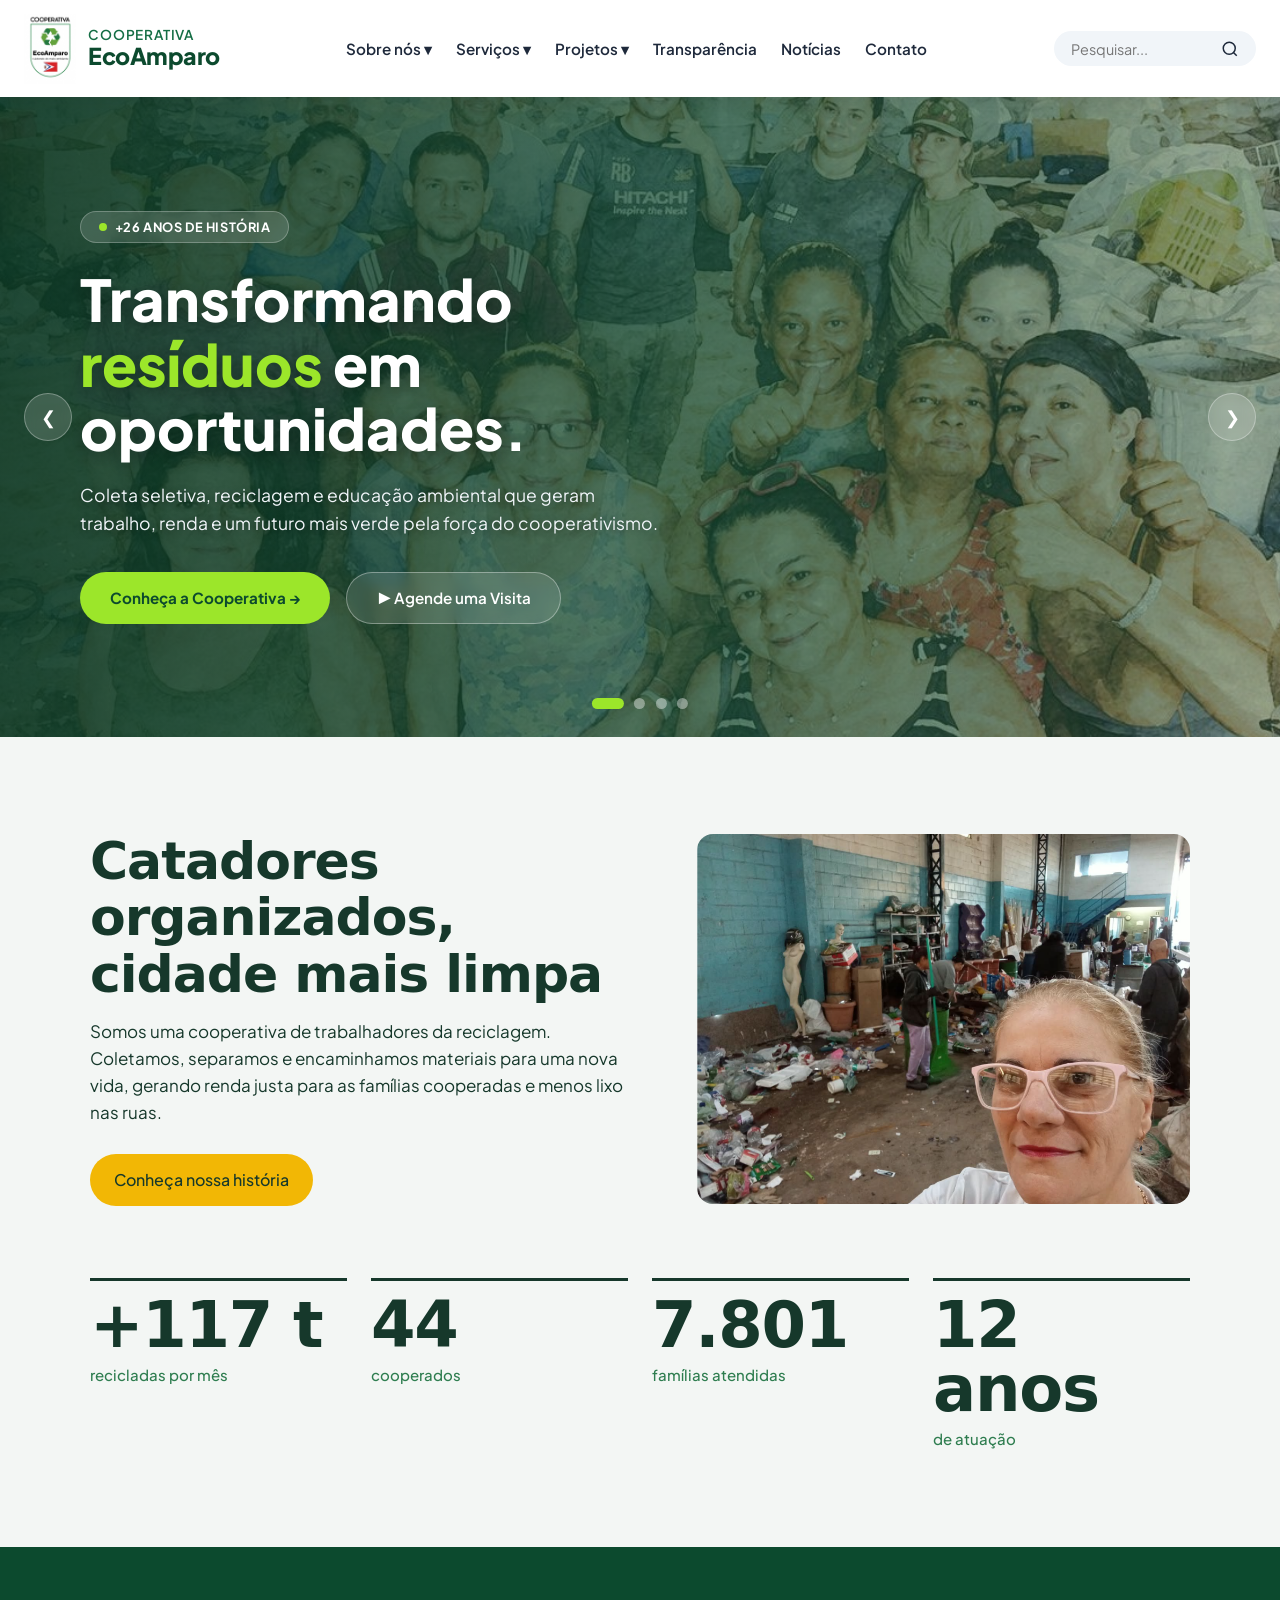
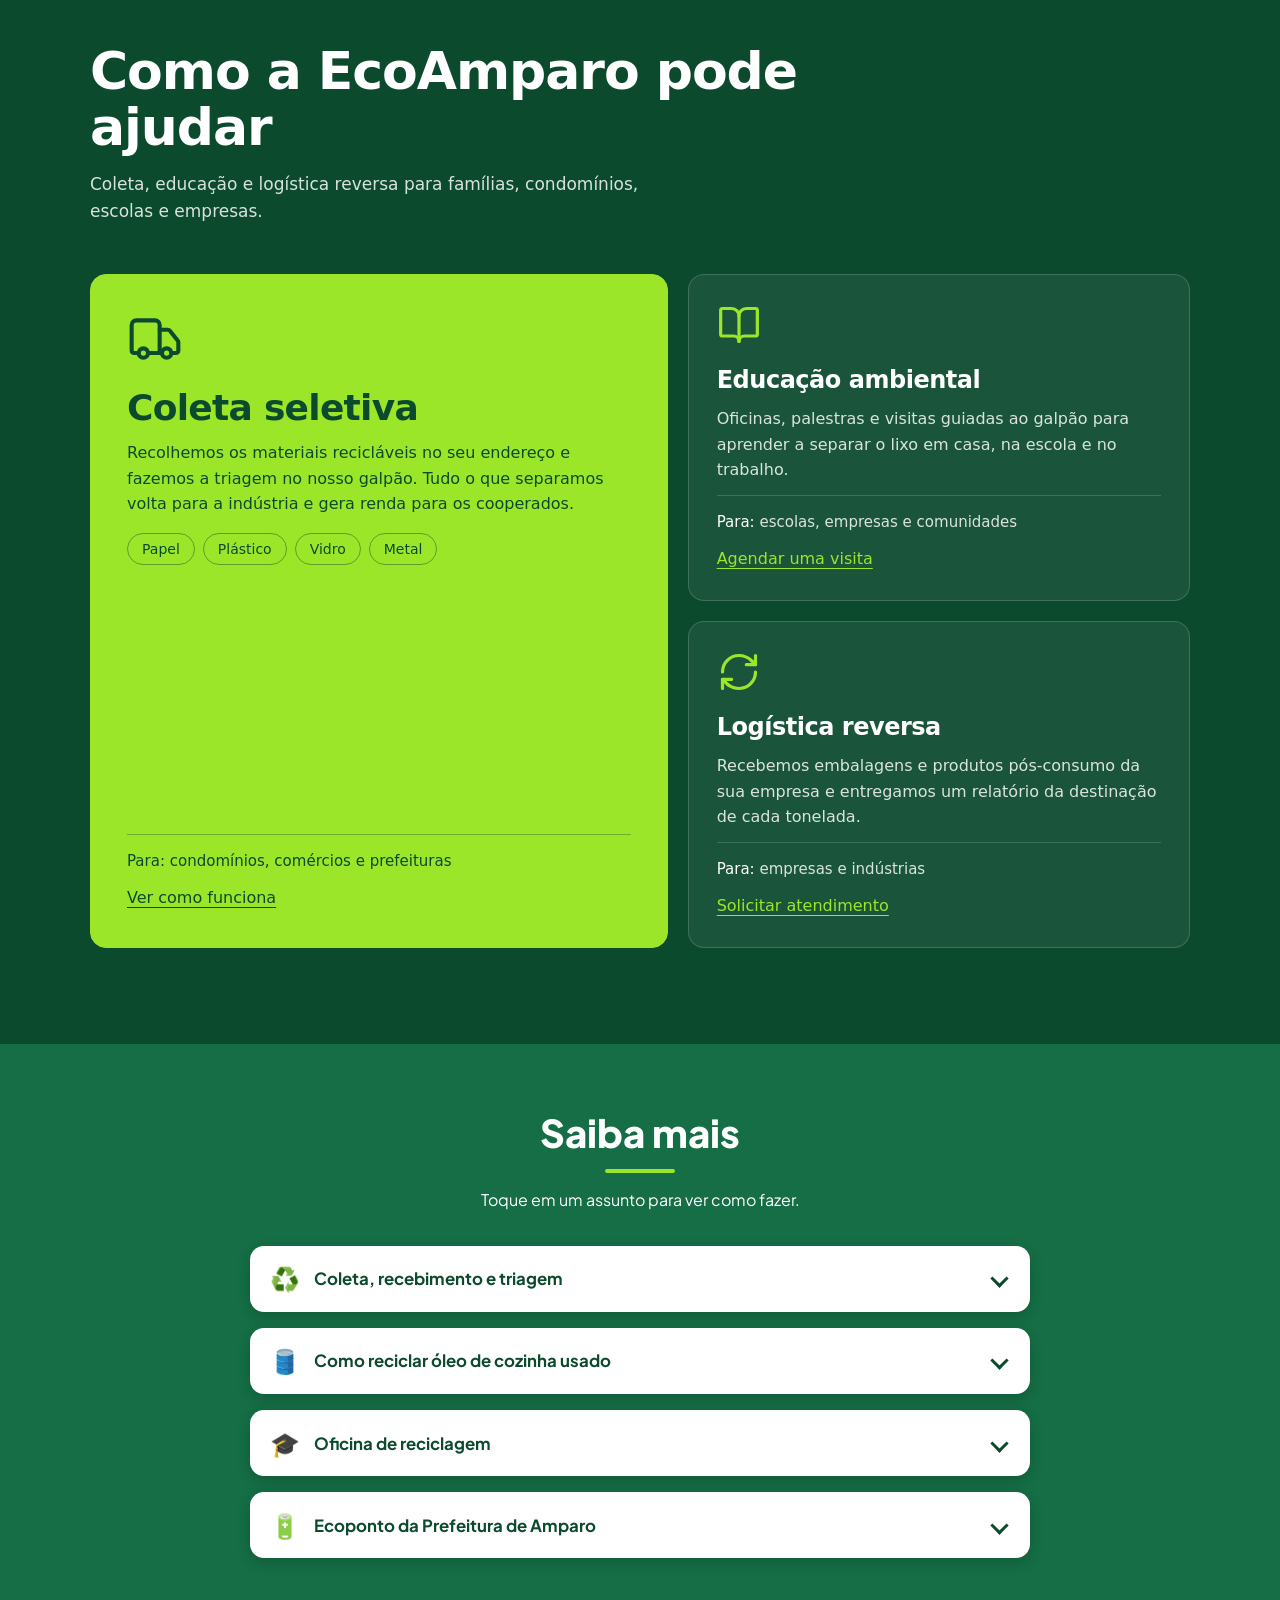
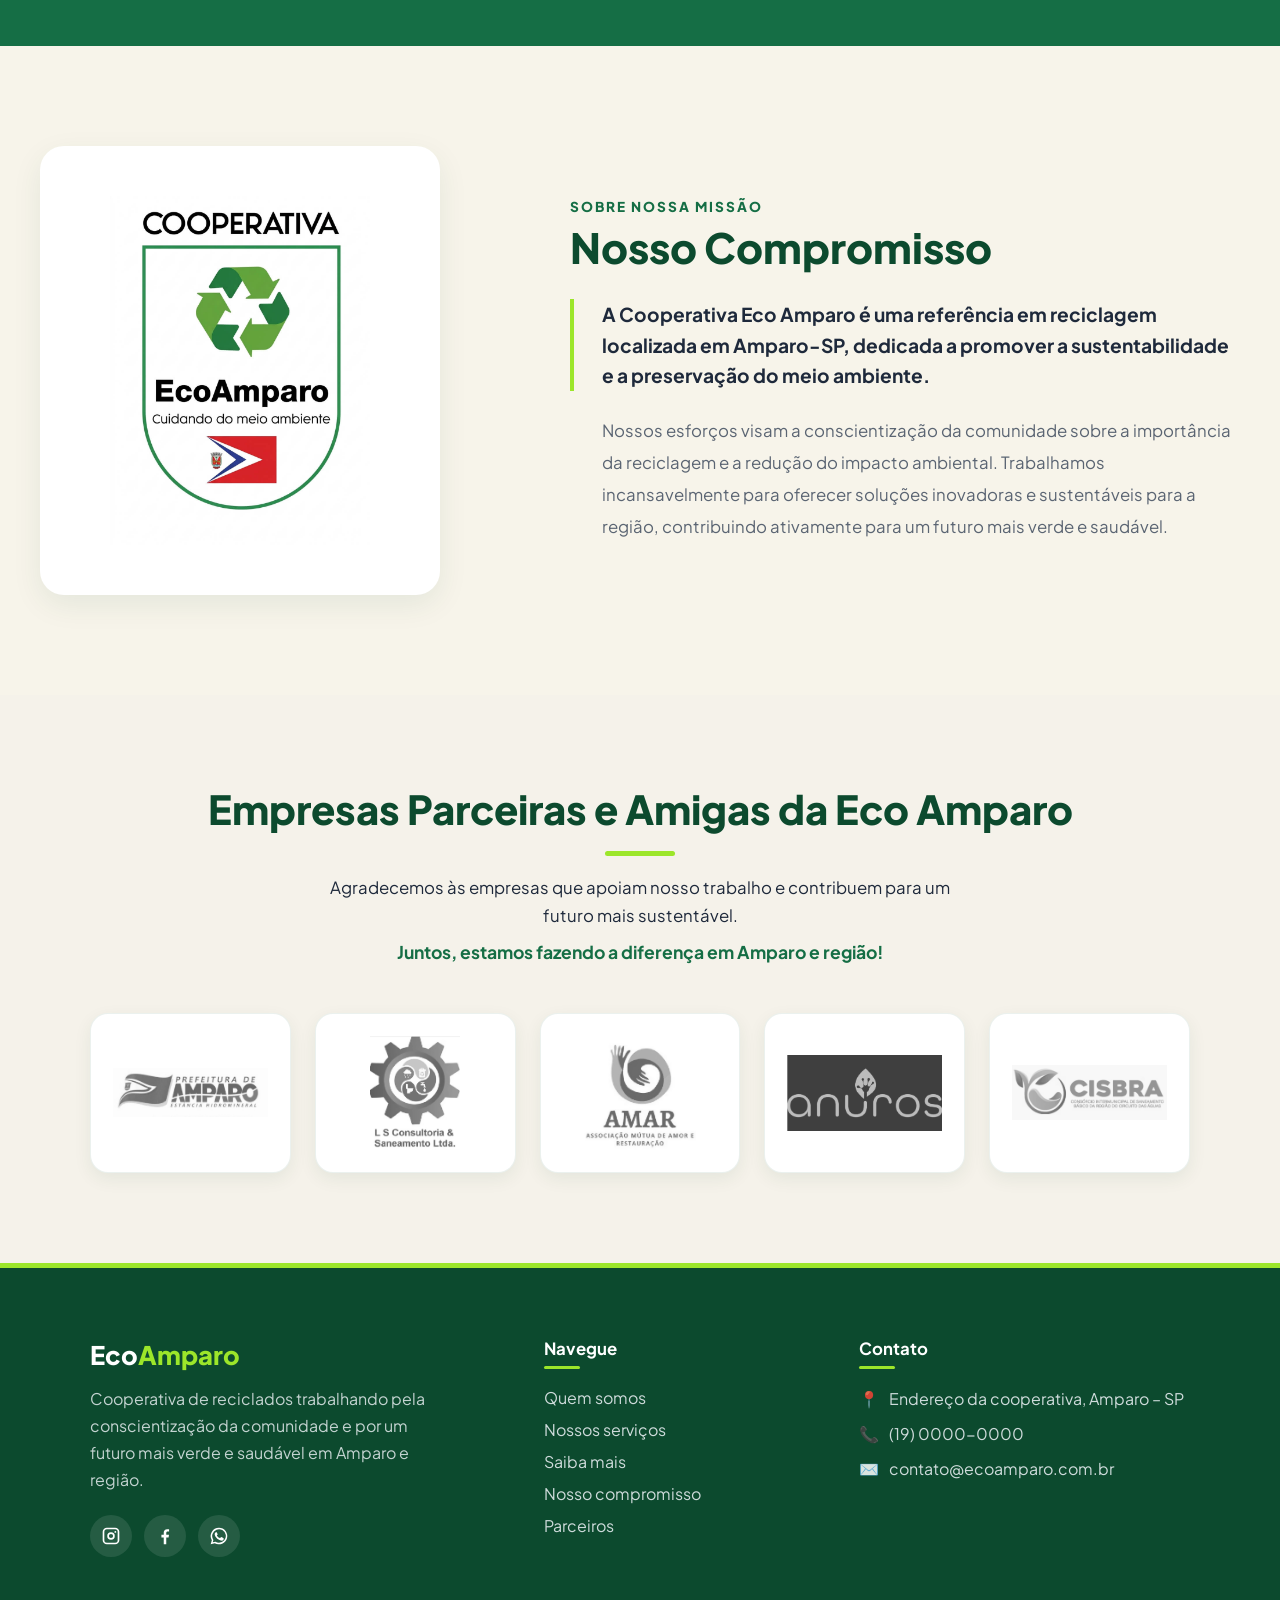
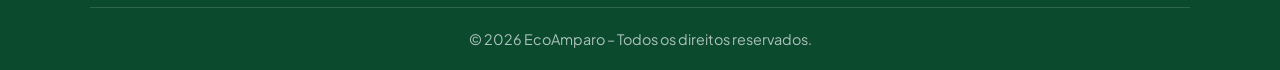
==== index.html @ d2165fd4 "Inserir página nossa historia linkada ao menu principal" ====
<!DOCTYPE html>
<html lang="pt-br">
<head>
    <meta charset="UTF-8">
    <meta name="viewport" content="width=device-width, initial-scale=1.0">
    <link rel="stylesheet" href="style.css">
    <link rel="preconnect" href="https://fonts.googleapis.com">
    <link rel="preconnect" href="https://fonts.gstatic.com" crossorigin>
    <link href="https://fonts.googleapis.com/css2?family=Plus+Jakarta+Sans:wght@400;600;700;800&display=swap" rel="stylesheet">
<script>document.documentElement.classList.add('js');</script>
    <script src="app.js" defer></script>
    <link rel="icon" type="image/png" href="img/favico-transp.jpg">
    <title>EcoAmparo</title>
</head>
<body>
    <header>
        <nav class="navbar">
                        <!-- LOGO E NOME DA COOPERATIVA -->
            <a href="#" class="logo-container">
                <img src="img/logo.jpg" alt="Logo Cooperativa EcoAmparo" onerror="this.style.display='none'; this.nextElementSibling.style.display='flex';">
                <div class="logo-fallback" style="display: none;">LOGO</div>
                
                <div class="logo-text">
                    <span class="logo-subtitle">Cooperativa</span>
                    <span class="logo-title">EcoAmparo</span>
                </div>
            </a>


            <!-- MENU DE NAVEGAÇÃO -->
            <ul class="nav-links" id="navLinks">
                <li class="nav-item">
                    <a href="#" class="nav-link">Sobre nós ▾</a>
                    <ul class="dropdown-menu">
                        <li><a href="quem-somos.html">Quem Somos</a></li>
                        <li><a href="nossa-historia.html">Nossa História</a></li>
                    </ul>
                </li>
                <li class="nav-item">
                    <a href="#" class="nav-link">Serviços ▾</a>
                    <ul class="dropdown-menu">
                        <li><a href="#">Coleta Seletiva</a></li>
                        <li><a href="#">Educação Ambiental</a></li>
                        <li><a href="#">Logística Reversa</a></li>
                    </ul>
                </li>
                <li class="nav-item">
                    <a href="#" class="nav-link">Projetos ▾</a>
                    <ul class="dropdown-menu">
                        <li><a href="#">Projetos Sociais</a></li>
                        <li><a href="#">Parcerias</a></li>
                    </ul>
                </li>
                <li class="nav-item"><a href="#" class="nav-link">Transparência</a></li>
                <li class="nav-item"><a href="#" class="nav-link">Notícias</a></li>
                <li class="nav-item"><a href="#" class="nav-link">Contato</a></li>
            </ul>

            <!-- BARRA DE PESQUISA E BOTÃO MOBILE -->
            <div class="nav-actions">
                <form class="search-box" id="searchForm">
                    <input type="text" class="search-input" id="searchInput" placeholder="Pesquisar..." aria-label="Pesquisar">
                    <button type="submit" class="search-btn" aria-label="Buscar">
                        <svg width="18" height="18" fill="none" stroke="currentColor" stroke-width="2" viewBox="0 0 24 24">
                            <circle cx="11" cy="11" r="8"></circle>
                            <path d="M21 21l-4.35-4.35"></path>
                        </svg>
                    </button>
                </form>

                <button class="mobile-toggle" id="mobileToggle" aria-label="Abrir Menu">
                    <svg width="28" height="28" fill="none" stroke="currentColor" stroke-width="2" viewBox="0 0 24 24">
                        <path d="M4 6h16M4 12h16M4 18h16"></path>
                    </svg>
                </button>
            </div>
        </nav>
    </header>

    <!-- CARROSSEL DE 4 IMAGENS COM TEXTO FLUTUANTE -->
    <section class="hero-carousel" id="heroCarousel">
        
        <!-- SLIDE 1 (Substitua 'foto1.jpg' pela sua imagem) -->
        <div class="carousel-slide active" style="background-image: url('img/Banner-1.jpeg');">
            <div class="slide-overlay"></div>
            <div class="slide-content">
                <div class="badge-tag"><span class="badge-dot"></span> +26 ANOS DE HISTÓRIA</div>
                <h1 class="hero-title">Transformando <span>resíduos</span> em oportunidades.</h1>
                <p class="hero-desc">Coleta seletiva, reciclagem e educação ambiental que geram trabalho, renda e um futuro mais verde pela força do cooperativismo.</p>
                <div class="hero-buttons">
                    <a href="#" class="btn-primary">Conheça a Cooperativa →</a>
                    <a href="#" class="btn-outline">▶ Agende uma Visita</a>
                </div>
            </div>
        </div>

        <!-- SLIDE 2 (Substitua 'foto2.jpg' pela sua imagem) -->
        <div class="carousel-slide" style="background-image: url('img/Banner-2.png');">
            <div class="slide-overlay"></div>
            <div class="slide-content">
                <div class="badge-tag"><span class="badge-dot"></span> IMPACTO AMBIENTAL</div>
                <h1 class="hero-title">Economia circular que <span>preserva</span> o amanhã.</h1>
                <p class="hero-desc">Trabalhamos em parceria com empresas e a comunidade para dar o destino correto aos materiais recicláveis da cidade.</p>
                <div class="hero-buttons">
                    <a href="#" class="btn-primary">Nossos Projetos →</a>
                    <a href="#" class="btn-outline">Seja um Parceiro</a>
                </div>
            </div>
        </div>

        <!-- SLIDE 3 (Substitua 'foto3.jpg' pela sua imagem) -->
        <div class="carousel-slide" style="background-image: url('img/Banner-3.png');">
            <div class="slide-overlay"></div>
            <div class="slide-content">
                <div class="badge-tag"><span class="badge-dot"></span> EDUCAÇÃO E CULTURA</div>
                <h1 class="hero-title">Consciência verde para <span>todas</span> as gerações.</h1>
                <p class="hero-desc">Oficinas, visitas guiadas e ações sociais que fortalecem o cuidado com o meio ambiente e valorizam cada trabalhador.</p>
                <div class="hero-buttons">
                    <a href="#" class="btn-primary">Saiba Mais →</a>
                    <a href="#" class="btn-outline">Fale Conosco</a>
                </div>
            </div>
        </div>

        <!-- SLIDE 4 (Substitua 'foto4.jpg' pela sua imagem) -->
        <div class="carousel-slide" style="background-image: url('img/Banner-4.png');">
            <div class="slide-overlay"></div>
            <div class="slide-content">
                <div class="badge-tag"><span class="badge-dot"></span> LOGÍSTICA REVERSA</div>
                <h1 class="hero-title">Soluções sustentáveis para <span>sua</span> empresa.</h1>
                <p class="hero-desc">Certificação ambiental, destinação segura e transparência total em cada tonelada de material recuperado.</p>
                <div class="hero-buttons">
                    <a href="#" class="btn-primary">Solicitar Atendimento →</a>
                    <a href="#" class="btn-outline">Ver Relatórios</a>
                </div>
            </div>
        </div>

        <!-- SETAS DE NAVEGAÇÃO -->
        <button class="carousel-arrow prev-btn" id="prevBtn" aria-label="Slide Anterior">&#10094;</button>
        <button class="carousel-arrow next-btn" id="nextBtn" aria-label="Próximo Slide">&#10095;</button>

        <!-- BOLINHAS INDICADORAS (4 SLIDES) -->
        <div class="carousel-dots">
            <button class="dot active" data-slide="0" aria-label="Ir para slide 1"></button>
            <button class="dot" data-slide="1" aria-label="Ir para slide 2"></button>
            <button class="dot" data-slide="2" aria-label="Ir para slide 3"></button>
            <button class="dot" data-slide="3" aria-label="Ir para slide 4"></button>
        </div>

    </section>
        <!-- SECAO QUEM SOMOS -->
    <section class="qs" id="quem-somos" aria-labelledby="qs-titulo">
        <div class="qs__conteudo">

            <div class="qs__topo">
                <div>
                    <h2 class="qs__titulo" id="qs-titulo">Catadores organizados, cidade mais limpa</h2>
                    <p class="qs__texto">
                    Somos uma cooperativa de trabalhadores da reciclagem. Coletamos, separamos e
                    encaminhamos materiais para uma nova vida, gerando renda justa para as famílias
                    cooperadas e menos lixo nas ruas.
                    </p>
                    <a class="qs__botao" href="nossa-historia.html">Conheça nossa história</a>
                </div>

                <figure class="qs__foto">
                    <!-- Troque pela foto real dos cooperados -->
                    <img
                    src="img/Catadores.png"
                    alt="Cooperados separando materiais recicláveis no galpão da cooperativa"
                    loading="lazy"
                    onerror="this.style.display='none'">
                </figure>
            </div>

            <!-- Os números já estão escritos no HTML (funciona sem JavaScript).
                O script apenas anima a contagem quando a seção aparece na tela. -->
            <ul class="qs__numeros">
            <li>
                <strong class="qs__valor" data-alvo="120" data-prefixo="+" data-sufixo=" t">+120 t</strong>
                <span class="qs__legenda">recicladas por mês</span>
            </li>
            <li>
                <strong class="qs__valor" data-alvo="45">45</strong>
                <span class="qs__legenda">cooperados</span>
            </li>
            <li>
                <strong class="qs__valor" data-alvo="8000">8.000</strong>
                <span class="qs__legenda">famílias atendidas</span>
            </li>
            <li>
                <strong class="qs__valor" data-alvo="12" data-sufixo=" anos">12 anos</strong>
                <span class="qs__legenda">de atuação</span>
            </li>
            </ul>

        </div>
    </section>
    <!-- SECAO SERVICOS -->
    <section class="sv" id="servicos" aria-labelledby="sv-titulo">
        <div class="sv__conteudo">

            <div class="sv__topo">
                <h2 class="sv__titulo" id="sv-titulo">Como a EcoAmparo pode ajudar</h2>
                <p class="sv__intro">
                    Coleta, educação e logística reversa para famílias, condomínios, escolas e empresas.
                </p>
            </div>

            <ul class="sv__lista">

                <!-- Serviço principal: card maior, em destaque -->
                <li class="sv__card sv__card--destaque">
                    <svg class="sv__icone" viewBox="0 0 24 24" fill="none" stroke="currentColor" stroke-width="1.75" stroke-linecap="round" stroke-linejoin="round" aria-hidden="true">
                        <path d="M14 18V6a2 2 0 0 0-2-2H4a2 2 0 0 0-2 2v11a1 1 0 0 0 1 1h2"/>
                        <path d="M15 18H9"/>
                        <path d="M19 18h2a1 1 0 0 0 1-1v-3.65a1 1 0 0 0-.22-.624l-3.48-4.35A1 1 0 0 0 17.52 8H14"/>
                        <circle cx="17" cy="18" r="2"/>
                        <circle cx="7" cy="18" r="2"/>
                    </svg>
                    <h3 class="sv__nome">Coleta seletiva</h3>
                    <p class="sv__texto">
                        Recolhemos os materiais recicláveis no seu endereço e fazemos a triagem no nosso
                        galpão. Tudo o que separamos volta para a indústria e gera renda para os cooperados.
                    </p>
                    <ul class="sv__materiais" aria-label="Materiais que coletamos">
                        <li>Papel</li>
                        <li>Plástico</li>
                        <li>Vidro</li>
                        <li>Metal</li>
                    </ul>
                    <p class="sv__para"><strong>Para:</strong> condomínios, comércios e prefeituras</p>
                    <a class="sv__link" href="#">Ver como funciona</a>
                </li>

                <li class="sv__card">
                    <svg class="sv__icone" viewBox="0 0 24 24" fill="none" stroke="currentColor" stroke-width="1.75" stroke-linecap="round" stroke-linejoin="round" aria-hidden="true">
                        <path d="M12 7v14"/>
                        <path d="M3 18a1 1 0 0 1-1-1V4a1 1 0 0 1 1-1h5a4 4 0 0 1 4 4 4 4 0 0 1 4-4h5a1 1 0 0 1 1 1v13a1 1 0 0 1-1 1h-6a3 3 0 0 0-3 3 3 3 0 0 0-3-3z"/>
                    </svg>
                    <h3 class="sv__nome">Educação ambiental</h3>
                    <p class="sv__texto">
                        Oficinas, palestras e visitas guiadas ao galpão para aprender a separar o lixo
                        em casa, na escola e no trabalho.
                    </p>
                    <p class="sv__para"><strong>Para:</strong> escolas, empresas e comunidades</p>
                    <a class="sv__link" href="#">Agendar uma visita</a>
                </li>

                <li class="sv__card">
                    <svg class="sv__icone" viewBox="0 0 24 24" fill="none" stroke="currentColor" stroke-width="1.75" stroke-linecap="round" stroke-linejoin="round" aria-hidden="true">
                        <path d="M3 12a9 9 0 0 1 9-9 9.75 9.75 0 0 1 6.74 2.74L21 8"/>
                        <path d="M21 3v5h-5"/>
                        <path d="M21 12a9 9 0 0 1-9 9 9.75 9.75 0 0 1-6.74-2.74L3 16"/>
                        <path d="M8 16H3v5"/>
                    </svg>
                    <h3 class="sv__nome">Logística reversa</h3>
                    <p class="sv__texto">
                        Recebemos embalagens e produtos pós-consumo da sua empresa e entregamos um
                        relatório da destinação de cada tonelada.
                    </p>
                    <p class="sv__para"><strong>Para:</strong> empresas e indústrias</p>
                    <a class="sv__link" href="#">Solicitar atendimento</a>
                </li>

            </ul>
        </div>
    </section>

    <!-- SECAO SAIBA MAIS -->

    <section id="saiba-mais" class="saiba-mais">
        <div class="saiba-mais__container">
            <h2>Saiba mais</h2>
            <p class="saiba-mais__intro">Toque em um assunto para ver como fazer.</p>

            <details class="sm-item">
            <summary>
                <span class="sm-icone">♻️</span>
                <span class="sm-titulo">Coleta, recebimento e triagem</span>
            </summary>
            <div class="sm-conteudo">
                <p>Coletamos e triamos uma variedade de materiais recicláveis, abrangendo todos os itens da coleta seletiva. Você pode:</p>
                <ul>
                <li>Entregar ao caminhão da coleta seletiva;</li>
                <li>Agendar uma coleta;</li>
                <li>Trazer diretamente para a nossa cooperativa.</li>
                </ul>
                <p>Além disso, oferecemos serviços de separação e coleta em eventos.</p>
                <a href="#contato" class="sm-botao">Agendar</a>
            </div>
            </details>

            <details class="sm-item">
            <summary>
                <span class="sm-icone">🛢️</span>
                <span class="sm-titulo">Como reciclar óleo de cozinha usado</span>
            </summary>
            <div class="sm-conteudo">
                <p>Transformamos óleo de cozinha usado em novos produtos, evitando a contaminação da água e do solo.</p>
                <ol>
                <li>Depois de utilizar o óleo de cozinha, deixe-o esfriar;</li>
                <li>Com a ajuda de um funil, despeje o óleo frio em uma garrafa PET e tampe bem;</li>
                <li>Limpe os recipientes com papel absorvente e descarte no resíduo úmido;</li>
                <li>Coloque a garrafa PET junto com o resíduo seco (reciclável) e entregue ao caminhão da coleta seletiva, ou traga direto à cooperativa.</li>
                </ol>
                <a href="#contato" class="sm-botao">Saiba mais</a>
            </div>
            </details>

            <details class="sm-item">
            <summary>
                <span class="sm-icone">🎓</span>
                <span class="sm-titulo">Oficina de reciclagem</span>
            </summary>
            <div class="sm-conteudo">
                <p>Oferecemos oficinas educativas sobre reciclagem e sustentabilidade para escolas, empresas e comunidade. Aprenda na prática!</p>
                <a href="#contato" class="sm-botao">Quero participar</a>
            </div>
            </details>

            <details class="sm-item">
            <summary>
                <span class="sm-icone">🔋</span>
                <span class="sm-titulo">Ecoponto da Prefeitura de Amparo</span>
            </summary>
            <div class="sm-conteudo">
                <p>A Cooperativa Eco Amparo é um <strong>ecoponto da Prefeitura de Amparo</strong>, autorizado para o recebimento de materiais especiais que necessitam de descarte adequado:</p>
                <ul>
                <li>Lâmpadas;</li>
                <li>Pneus;</li>
                <li>Pilhas e baterias;</li>
                <li>Lixo eletrônico: monitores, computadores, notebooks, celulares, peças, periféricos, televisões e caixas de som.</li>
                </ul>
                <p>Assim garantimos o processamento correto e minimizamos o impacto ambiental.</p>
                <a href="#contato" class="sm-botao">Saiba mais</a>
            </div>
            </details>
        </div>
    </section>

    <!-- SEÇÃO MISSÃO -->

    <section class="compromisso" id="compromisso">
        <div class="compromisso__container">

            <div class="compromisso__logo-card">
            <img src="img/logo.jpg" alt="Logo da Cooperativa EcoAmparo - Cuidando do meio ambiente">
            </div>

            <div class="compromisso__conteudo">
            <span class="compromisso__etiqueta">Sobre nossa missão</span>
            <h3 class="compromisso__titulo">Nosso Compromisso</h3>

            <p class="compromisso__destaque">
                A Cooperativa Eco Amparo é uma referência em reciclagem localizada em
                Amparo-SP, dedicada a promover a sustentabilidade e a preservação do
                meio ambiente.
            </p>

            <p class="compromisso__texto">
                Nossos esforços visam a conscientização da comunidade sobre a importância
                da reciclagem e a redução do impacto ambiental. Trabalhamos incansavelmente
                para oferecer soluções inovadoras e sustentáveis para a região,
                contribuindo ativamente para um futuro mais verde e saudável.
            </p>
            </div>

        </div>
    </section>

    <!-- ===== SEXTA SECTION: EMPRESAS PARCEIRAS E AMIGAS ===== -->

    <section class="parceiros" id="parceiros">
        <div class="parceiros__container">

        <h4 class="parceiros__titulo">Empresas Parceiras e Amigas da Eco Amparo</h4>
        <p class="parceiros__texto">
            Agradecemos às empresas que apoiam nosso trabalho e contribuem para um futuro mais sustentável.
        </p>
        <p class="parceiros__destaque">Juntos, estamos fazendo a diferença em Amparo e região!</p>

        <div class="parceiros__grade">

            <div class="parceiro-card">
            <img src="img/Logo-Amparo.png" alt="Prefeitura de Amparo">
            </div>

            <div class="parceiro-card">
            <img src="img/ls-consultoria.png" alt="Ls consultoria">
            </div>

            <div class="parceiro-card">
            <img src="img/AMAR.png" alt="Instituto AMAR">
            </div>

            <div class="parceiro-card">
            <img src="img/anuros.png" alt="anuros">
            </div>

            <div class="parceiro-card">
            <img src="img/Cisbra.png" alt="Cisbra">
            </div>

        </div>
        </div>
    </section>

    <!-- ===== FOOTER ===== -->

    <footer class="rodape" id="contato">
        <div class="rodape__container">

        <div class="rodape__marca">
            <h3>Eco<span>Amparo</span></h3>
            <p>
            Cooperativa de reciclados trabalhando pela conscientização da comunidade
            e por um futuro mais verde e saudável em Amparo e região.
            </p>
            <div class="rodape__redes">
            <!-- Troque o href pelos links reais -->
            <a href="#" aria-label="Instagram" target="_blank" rel="noopener">
                <svg viewBox="0 0 24 24"><path d="M7 2h10a5 5 0 0 1 5 5v10a5 5 0 0 1-5 5H7a5 5 0 0 1-5-5V7a5 5 0 0 1 5-5zm0 2a3 3 0 0 0-3 3v10a3 3 0 0 0 3 3h10a3 3 0 0 0 3-3V7a3 3 0 0 0-3-3H7zm5 3.5A4.5 4.5 0 1 1 7.5 12 4.5 4.5 0 0 1 12 7.5zm0 2A2.5 2.5 0 1 0 14.5 12 2.5 2.5 0 0 0 12 9.5zM17.2 6a1.1 1.1 0 1 1-1.1 1.1A1.1 1.1 0 0 1 17.2 6z"/></svg>
            </a>
            <a href="#" aria-label="Facebook" target="_blank" rel="noopener">
                <svg viewBox="0 0 24 24"><path d="M13.5 22v-8.2h2.8l.5-3.3h-3.3V8.4c0-.9.4-1.7 1.8-1.7h1.6V3.9a20 20 0 0 0-2.4-.1c-2.4 0-4 1.5-4 4.1v2.6H7.7v3.3h2.8V22h3z"/></svg>
            </a>
            <a href="#" aria-label="WhatsApp" target="_blank" rel="noopener">
                <svg viewBox="0 0 24 24"><path d="M12 2a10 10 0 0 0-8.6 15.1L2 22l5-1.3A10 10 0 1 0 12 2zm0 18.2a8.2 8.2 0 0 1-4.2-1.2l-.3-.2-3 .8.8-2.9-.2-.3A8.2 8.2 0 1 1 12 20.2zm4.5-6.1c-.2-.1-1.5-.7-1.7-.8s-.4-.1-.6.1-.6.8-.8 1-.3.2-.5.1a6.700 6.700 0 0 1-3.300-2.900c-.2-.4.2-.4.7-1.300a.5.5 0 0 0 0-.5c-.1-.1-.6-1.400-.8-1.900s-.4-.4-.6-.4h-.5a1 1 0 0 0-.7.3 3 3 0 0 0-.9 2.200 5.200 5.200 0 0 0 1.100 2.800 11.900 11.900 0 0 0 4.600 4.100c1.700.7 2.400.8 3.200.7a2.700 2.700 0 0 0 1.800-1.300 2.200 2.200 0 0 0 .2-1.300c-.1-.1-.3-.2-.5-.3z"/></svg>
            </a>
            </div>
        </div>

        <div>
            <h4>Navegue</h4>
            <ul>
            <li><a href="#quem-somos">Quem somos</a></li>
            <li><a href="#servicos">Nossos serviços</a></li>
            <li><a href="#saiba-mais">Saiba mais</a></li>
            <li><a href="#compromisso">Nosso compromisso</a></li>
            <li><a href="#parceiros">Parceiros</a></li>
            </ul>
        </div>

        <div>
            <h4>Contato</h4>
            <ul class="rodape__contato">
            <!-- Troque pelos dados reais da cooperativa -->
            <li>📍 <span>Endereço da cooperativa, Amparo – SP</span></li>
            <li>📞 <a href="tel:+5519000000000">(19) 0000-0000</a></li>
            <li>✉️ <a href="mailto:contato@ecoamparo.com.br">contato@ecoamparo.com.br</a></li>
            </ul>
        </div>

        </div>

        <div class="rodape__copy">
        © <span id="ano">2026</span> EcoAmparo – Todos os direitos reservados.
        </div>
    </footer>

</body>
</html>
---- style.css ----
/* =========================================
   PALETA DE CORES (TONS DE VERDE)
   ========================================= */
:root {
    --verde-escuro: #0c4a2e;
    --verde-medio: #156e45;
    --verde-destaque: #9ce62a;
    --verde-destaque-hover: #86cc1e;
    --texto-claro: #ffffff;
    --texto-escuro: #1e293b;
    --fundo-menu: #ffffff;
    --fundo-bege: #f5f2ea;
}

* {
    margin: 0;
    padding: 0;
    box-sizing: border-box;
    font-family: 'Plus Jakarta Sans', sans-serif;
}

body {
    background-color: var(--verde-escuro);
    color: var(--texto-claro);
    overflow-x: hidden;
}

/* =========================================
   CABEÇALHO E LOGO MAIOR
   ========================================= */
header {
    position: sticky;
    top: 0;
    z-index: 1000;
    background: var(--fundo-menu);
    box-shadow: 0 4px 20px rgba(0, 0, 0, 0.08);
}

.navbar {
    max-width: 1320px;
    margin: 0 auto;
    padding: 0.85rem 1.5rem;
    display: flex;
    align-items: center;
    justify-content: space-between;
    gap: 1.5rem;
}

/* Ajuste do tamanho do logo e texto ao lado */
.logo-container {
    display: flex;
    align-items: center;
    gap: 12px; /* Espaço entre a imagem do logo e o texto */
    text-decoration: none;
    flex-shrink: 0;
}

.logo-container img {
    height: 70px;
    width: auto;
    object-fit: contain;
    display: block;
}

.logo-fallback {
    height: 65px;
    padding: 0 16px;
    background: #f0fdf4;
    border: 2px dashed var(--verde-medio);
    border-radius: 10px;
    align-items: center;
    justify-content: center;
    color: var(--verde-escuro);
    font-weight: 800;
    font-size: 0.95rem;
}

.logo-text {
    display: flex;
    flex-direction: column;
    line-height: 1.1;
}

.logo-subtitle {
    font-size: 0.85rem;
    font-weight: 600;
    color: var(--verde-medio);
    text-transform: uppercase;
    letter-spacing: 0.8px;
}

.logo-title {
    font-size: 1.45rem;
    font-weight: 800;
    color: var(--verde-escuro);
    letter-spacing: -0.5px;
}

/* Links do Menu */
.nav-links {
    display: flex;
    align-items: center;
    list-style: none;
    gap: 1.5rem;
}

.nav-item {
    position: relative;
}

.nav-link {
    text-decoration: none;
    color: var(--texto-escuro);
    font-weight: 600;
    font-size: 0.95rem;
    display: flex;
    align-items: center;
    gap: 4px;
    padding: 0.5rem 0;
    transition: color 0.2s ease;
}

.nav-link:hover {
    color: var(--verde-medio);
}

/* Submenu (Dropdown) */
.dropdown-menu {
    position: absolute;
    top: 100%;
    left: 0;
    min-width: 210px;
    background: #ffffff;
    border-radius: 12px;
    padding: 0.5rem;
    box-shadow: 0 10px 30px rgba(0, 0, 0, 0.15);
    opacity: 0;
    visibility: hidden;
    transform: translateY(10px);
    transition: all 0.25s ease;
    list-style: none;
    border: 1px solid #f1f5f9;
}

.nav-item:hover .dropdown-menu {
    opacity: 1;
    visibility: visible;
    transform: translateY(0);
}

.dropdown-menu a {
    display: block;
    padding: 0.65rem 1rem;
    color: var(--texto-escuro);
    text-decoration: none;
    font-size: 0.9rem;
    font-weight: 500;
    border-radius: 8px;
}

.dropdown-menu a:hover {
    background: #f0fdf4;
    color: var(--verde-escuro);
}

/* =========================================
   BARRA DE PESQUISA
   ========================================= */
.nav-actions {
    display: flex;
    align-items: center;
    gap: 0.8rem;
}

.search-box {
    display: flex;
    align-items: center;
    background: #f1f5f9;
    border-radius: 50px;
    padding: 0.45rem 1rem;
    border: 1px solid transparent;
    transition: all 0.3s ease;
}

.search-box:focus-within {
    background: #ffffff;
    border-color: var(--verde-medio);
    box-shadow: 0 0 0 3px rgba(21, 110, 69, 0.15);
}

.search-input {
    border: none;
    background: transparent;
    outline: none;
    font-size: 0.9rem;
    color: var(--texto-escuro);
    width: 150px;
    transition: width 0.3s ease;
}

.search-input:focus {
    width: 200px;
}

.search-btn {
    background: none;
    border: none;
    cursor: pointer;
    color: var(--texto-escuro);
    display: flex;
    align-items: center;
}

.mobile-toggle {
    display: none;
    background: none;
    border: none;
    cursor: pointer;
    color: var(--texto-escuro);
}

/* =========================================
   CARROSSEL DE 4 IMAGENS COM TEXTO FLUTUANDO
   ========================================= */
.hero-carousel {
    position: relative;
    width: 100%;
    height: 640px;
    background-color: var(--verde-escuro);
    overflow: hidden;
}

/* Cada slide ocupa 100% da tela e fica sobreposto */
.carousel-slide {
    position: absolute;
    inset: 0;
    width: 100%;
    height: 100%;
    background-size: cover;
    background-position: center;
    background-repeat: no-repeat;
    display: flex;
    align-items: center;
    opacity: 0;
    visibility: hidden;
    transition: opacity 0.8s ease-in-out, visibility 0.8s ease-in-out;
    z-index: 1;
}

/* Slide ativo fica visível */
.carousel-slide.active {
    opacity: 1;
    visibility: visible;
    z-index: 2;
}

/* Máscara verde escura sobre a foto para leitura perfeita do texto branco */
.slide-overlay {
    position: absolute;
    inset: 0;
    background: linear-gradient(
        90deg,
        rgba(10, 56, 35, 0.88) 0%,
        rgba(12, 74, 46, 0.65) 55%,
        rgba(12, 74, 46, 0.35) 100%
    );
    z-index: 1;
}

/* Container dos textos flutuando sobre a imagem */
.slide-content {
    position: relative;
    z-index: 2;
    max-width: 1320px;
    width: 100%;
    margin: 0 auto;
    padding: 0 5rem;
    color: #ffffff;
}

.badge-tag {
    display: inline-flex;
    align-items: center;
    gap: 8px;
    background: rgba(255, 255, 255, 0.14);
    backdrop-filter: blur(6px);
    border: 1px solid rgba(255, 255, 255, 0.25);
    padding: 0.45rem 1.1rem;
    border-radius: 50px;
    font-size: 0.8rem;
    font-weight: 700;
    letter-spacing: 0.6px;
    margin-bottom: 1.5rem;
    color: #ffffff;
}

.badge-dot {
    width: 8px;
    height: 8px;
    background-color: var(--verde-destaque);
    border-radius: 50%;
}

.hero-title {
    font-size: clamp(2.2rem, 4.5vw, 3.8rem);
    font-weight: 800;
    line-height: 1.12;
    max-width: 680px;
    margin-bottom: 1.25rem;
    color: #ffffff;
    text-shadow: 0 4px 18px rgba(0, 0, 0, 0.35);
}

.hero-title span {
    color: var(--verde-destaque);
}

.hero-desc {
    font-size: 1.1rem;
    line-height: 1.6;
    color: #f1f5f9;
    max-width: 580px;
    margin-bottom: 2.2rem;
    text-shadow: 0 2px 10px rgba(0, 0, 0, 0.35);
}

.hero-buttons {
    display: flex;
    flex-wrap: wrap;
    gap: 1rem;
}

.btn-primary {
    background-color: var(--verde-destaque);
    color: var(--verde-escuro);
    padding: 0.95rem 1.85rem;
    border-radius: 50px;
    text-decoration: none;
    font-weight: 700;
    font-size: 0.95rem;
    display: inline-flex;
    align-items: center;
    gap: 8px;
    transition: transform 0.2s, background-color 0.2s;
}

.btn-primary:hover {
    background-color: var(--verde-destaque-hover);
    transform: translateY(-2px);
}

.btn-outline {
    background-color: rgba(255, 255, 255, 0.12);
    backdrop-filter: blur(6px);
    color: #ffffff;
    border: 1px solid rgba(255, 255, 255, 0.35);
    padding: 0.95rem 1.85rem;
    border-radius: 50px;
    text-decoration: none;
    font-weight: 600;
    font-size: 0.95rem;
    display: inline-flex;
    align-items: center;
    gap: 8px;
    transition: background-color 0.2s;
}

.btn-outline:hover {
    background-color: rgba(255, 255, 255, 0.24);
}

/* Setas Laterais */
.carousel-arrow {
    position: absolute;
    top: 50%;
    transform: translateY(-50%);
    background: rgba(255, 255, 255, 0.15);
    border: 1px solid rgba(255, 255, 255, 0.3);
    color: #ffffff;
    width: 48px;
    height: 48px;
    border-radius: 50%;
    cursor: pointer;
    display: flex;
    align-items: center;
    justify-content: center;
    backdrop-filter: blur(6px);
    transition: all 0.2s;
    z-index: 10;
    font-size: 1.1rem;
}

.carousel-arrow:hover {
    background: var(--verde-destaque);
    color: var(--verde-escuro);
    border-color: var(--verde-destaque);
}

.prev-btn { left: 1.5rem; }
.next-btn { right: 1.5rem; }

/* Bolinhas Indicadoras */
.carousel-dots {
    position: absolute;
    bottom: 1.75rem;
    left: 50%;
    transform: translateX(-50%);
    display: flex;
    gap: 0.65rem;
    z-index: 10;
}

.dot {
    width: 11px;
    height: 11px;
    border-radius: 50px;
    background: rgba(255, 255, 255, 0.4);
    border: none;
    cursor: pointer;
    transition: all 0.3s ease;
}

.dot.active {
    width: 32px;
    background: var(--verde-destaque);
}

.qs {
    --qs-verde-escuro: #16382b;
    --qs-verde: #2e7d4f;
    --qs-verde-claro: #cfe3d6;
    --qs-fundo: #f3f6f4;
    --qs-amarelo: #f2b705;

    background: var(--qs-fundo);
    color: var(--qs-verde-escuro);
    padding: clamp(3rem, 8vw, 6rem) 1.25rem;
    font-family: "Public Sans", system-ui, -apple-system, "Segoe UI", sans-serif;
    line-height: 1.6;
}

.qs__conteudo {
    max-width: 1100px;
    margin: 0 auto;
}

.qs__topo {
    display: grid;
    gap: 2rem;
    align-items: center;
}

.qs__titulo {
    font-family: "Bricolage Grotesque", "Public Sans", system-ui, sans-serif;
    font-weight: 800;
    font-size: clamp(2rem, 5vw, 3.25rem);
    line-height: 1.08;
    letter-spacing: -0.02em;
    margin: 0 0 1rem;
}

.qs__texto {
    max-width: 52ch;
    margin: 0 0 1.75rem;
    font-size: 1.0625rem;
}

.qs__botao {
    display: inline-block;
    padding: 0.8rem 1.5rem;
    background: var(--qs-amarelo);
    color: var(--qs-verde-escuro);
    font-weight: 500;
    text-decoration: none;
    border-radius: 999px;
    transition: transform 0.15s ease, background 0.15s ease;
}

.qs__botao:hover {
    background: #ffc926;
    transform: translateY(-2px);
}

.qs__botao:focus-visible {
    outline: 3px solid var(--qs-verde-escuro);
    outline-offset: 3px;
}

.qs__foto {
    margin: 0;
    aspect-ratio: 4 / 3;
    background: var(--qs-verde-claro);
    border-radius: 16px;
    overflow: hidden;
}

.qs__foto img {
    display: block;
    width: 100%;
    height: 100%;
    object-fit: cover;
}

.qs__numeros {
    list-style: none;
    margin: clamp(2.5rem, 6vw, 4.5rem) 0 0;
    padding: 0;
    display: grid;
    grid-template-columns: repeat(2, minmax(0, 1fr));
    gap: 2rem 1.5rem;
}

.qs__numeros li {
    border-top: 3px solid var(--qs-verde-escuro);
    padding-top: 0.75rem;
}

.qs__valor {
    display: block;
    font-family: "Bricolage Grotesque", "Public Sans", system-ui, sans-serif;
    font-weight: 800;
    font-size: clamp(2.25rem, 7vw, 4rem);
    line-height: 1;
    letter-spacing: -0.02em;
    font-variant-numeric: tabular-nums;
}

.qs__legenda {
    display: block;
    margin-top: 0.4rem;
    font-size: 0.9375rem;
    color: var(--qs-verde);
    font-weight: 500;
}

/* =========================================
   SECAO SERVICOS
   (cole antes do bloco "RESPONSIVIDADE" do style.css)
   ========================================= */
.sv {
    --sv-fundo: #0c4a2e;
    --sv-card: rgba(255, 255, 255, 0.06);
    --sv-borda: rgba(255, 255, 255, 0.16);
    --sv-lima: #9ce62a;
    --sv-lima-escuro: #0c4a2e;
    --sv-texto: rgba(255, 255, 255, 0.84);

    background: var(--sv-fundo);
    color: #ffffff;
    padding: clamp(3rem, 8vw, 6rem) 1.25rem;
    line-height: 1.6;
}

/* O "* { font-family }" do topo do style.css se aplica a todos os elementos.
   Por isso a fonte é definida aqui em ".sv *", que tem prioridade sobre ele. */
.sv,
.sv * {
    font-family: "Public Sans", system-ui, -apple-system, "Segoe UI", sans-serif;
}

.sv__conteudo {
    max-width: 1100px;
    margin: 0 auto;
}

.sv__topo {
    margin-bottom: clamp(2rem, 5vw, 3rem);
}

.sv__titulo,
.sv__nome {
    font-family: "Bricolage Grotesque", "Public Sans", system-ui, sans-serif;
    font-weight: 800;
    letter-spacing: -0.02em;
}

.sv__titulo {
    font-size: clamp(2rem, 5vw, 3.25rem);
    line-height: 1.08;
    max-width: 20ch;
    margin: 0 0 1rem;
}

.sv__intro {
    max-width: 52ch;
    font-size: 1.0625rem;
    color: var(--sv-texto);
}

/* ---------- Lista de serviços ---------- */
.sv__lista {
    list-style: none;
    margin: 0;
    padding: 0;
    display: grid;
    gap: 1rem;
}

.sv__card {
    display: flex;
    flex-direction: column;
    gap: 0.75rem;
    padding: 1.75rem;
    background: var(--sv-card);
    border: 1px solid var(--sv-borda);
    border-radius: 16px;
}

.sv__icone {
    width: 44px;
    height: 44px;
    color: var(--sv-lima);
    margin-bottom: 0.5rem;
}

.sv__nome {
    font-size: 1.5rem;
    line-height: 1.15;
    margin: 0;
}

.sv__texto {
    margin: 0;
    color: var(--sv-texto);
}

.sv__para {
    margin: auto 0 0;
    padding-top: 0.875rem;
    border-top: 1px solid var(--sv-borda);
    font-size: 0.9375rem;
    color: var(--sv-texto);
}

.sv__para strong {
    font-weight: 500;
    color: #ffffff;
}

.sv__link {
    align-self: flex-start;
    font-weight: 500;
    color: var(--sv-lima);
    text-decoration: underline;
    text-underline-offset: 4px;
    text-decoration-thickness: 1px;
}

.sv__link:hover {
    text-decoration-thickness: 2px;
}

.sv__link:focus-visible {
    outline: 3px solid var(--sv-lima);
    outline-offset: 4px;
    border-radius: 4px;
}

/* ---------- Card em destaque (serviço principal) ---------- */
.sv__card--destaque {
    background: var(--sv-lima);
    border-color: var(--sv-lima);
    color: var(--sv-lima-escuro);
}

.sv__card--destaque .sv__icone {
    color: var(--sv-lima-escuro);
    width: 56px;
    height: 56px;
}

.sv__card--destaque .sv__nome {
    font-size: clamp(1.75rem, 4vw, 2.25rem);
}

.sv__card--destaque .sv__texto,
.sv__card--destaque .sv__para,
.sv__card--destaque .sv__para strong {
    color: var(--sv-lima-escuro);
}

.sv__card--destaque .sv__para {
    border-top-color: rgba(12, 74, 46, 0.35);
}

.sv__card--destaque .sv__link {
    color: var(--sv-lima-escuro);
}

.sv__card--destaque .sv__link:focus-visible {
    outline-color: var(--sv-lima-escuro);
}

/* Materiais coletados */
.sv__materiais {
    list-style: none;
    margin: 0.25rem 0 0.75rem;
    padding: 0;
    display: flex;
    flex-wrap: wrap;
    gap: 0.5rem;
}

.sv__materiais li {
    padding: 0.25rem 0.875rem;
    border: 1px solid rgba(12, 74, 46, 0.45);
    border-radius: 999px;
    font-size: 0.875rem;
    font-weight: 500;
}

/*------------Saiba mais-------------*/

.saiba-mais {
    background: var(--verde-medio);
    padding: 4rem 1.25rem 4.5rem;
}

.saiba-mais__container {
    max-width: 780px;
    margin: 0 auto;
}

.saiba-mais h2 {
    text-align: center;
    font-size: clamp(1.8rem, 5vw, 2.4rem);
    font-weight: 800;
    color: var(--texto-claro);
    margin-bottom: .5rem;
}

.saiba-mais h2::after {
    content: "";
    display: block;
    width: 70px;
    height: 4px;
    margin: .8rem auto 0;
    border-radius: 4px;
    background: var(--verde-destaque);
}

.saiba-mais__intro {
    text-align: center;
    margin: 1rem 0 2.2rem;
    color: var(--texto-claro);
    opacity: .9;
}

/* ---------- Item (acordeão) ---------- */
.sm-item {
    background: var(--fundo-menu);
    color: var(--texto-escuro);
    border-radius: 14px;
    margin-bottom: 1rem;
    overflow: hidden;
    box-shadow: 0 4px 14px rgba(0, 0, 0, .18);
    transition: transform .25s ease, box-shadow .25s ease;
}

.sm-item:hover {
    transform: translateY(-3px);
    box-shadow: 0 8px 22px rgba(0, 0, 0, .25);
}

.sm-item summary {
    list-style: none;
    cursor: pointer;
    display: flex;
    align-items: center;
    gap: .9rem;
    padding: 1.1rem 1.25rem;
    font-weight: 700;
    font-size: 1.05rem;
    color: var(--verde-escuro);
    transition: background .3s ease, color .3s ease;
    -webkit-tap-highlight-color: transparent;
}

.sm-item summary::-webkit-details-marker { display: none; }

.sm-icone {
    flex-shrink: 0;
    font-size: 1.5rem;
}

.sm-titulo { flex: 1; }

/* seta que gira */
.sm-item summary::after {
    content: "";
    flex-shrink: 0;
    width: 10px;
    height: 10px;
    border-right: 3px solid currentColor;
    border-bottom: 3px solid currentColor;
    transform: rotate(45deg);
    transition: transform .3s ease;
    margin-right: .25rem;
}

.sm-item[open] summary {
    background: var(--verde-escuro);
    color: var(--verde-destaque);
}

.sm-item[open] summary::after {
    transform: rotate(-135deg);
}

.sm-conteudo {
    padding: 1.25rem 1.4rem 1.5rem;
    line-height: 1.65;
}

/* conteúdo aparece suavemente ao abrir */
.sm-item[open] .sm-conteudo {
    animation: sm-aparecer .4s ease .05s both;
}

@keyframes sm-aparecer {
    from { opacity: 0; transform: translateY(-8px); }
    to   { opacity: 1; transform: translateY(0); }
}

.sm-conteudo p + p,
.sm-conteudo ul,
.sm-conteudo ol { margin-top: .75rem; }

.sm-conteudo ul,
.sm-conteudo ol { padding-left: 1.3rem; }

.sm-conteudo li { margin-bottom: .45rem; }
.sm-conteudo li::marker { color: var(--verde-medio); font-weight: 700; }

.sm-botao {
    display: inline-block;
    margin-top: 1rem;
    padding: .75rem 1.8rem;
    background: var(--verde-destaque);
    color: var(--verde-escuro);
    font-weight: 700;
    text-decoration: none;
    border-radius: 999px;
    transition: background .25s ease, transform .25s ease;
}

.sm-botao:hover {
    background: var(--verde-destaque-hover);
    transform: scale(1.05);
}

/* ---------- Entrada ao rolar a página ---------- */
.js .saiba-mais h2,
.js .saiba-mais__intro,
.js .sm-item {
    opacity: 0;
    transform: translateY(28px);
    transition: opacity .6s ease, transform .6s ease, box-shadow .25s ease;
}

.js .saiba-mais .visivel {
    opacity: 1;
    transform: translateY(0);
}

.js .sm-item.visivel:hover {
    transform: translateY(-3px);
}

/* ===== Seção 5: Nosso Compromisso ===== */
.compromisso {
  background-color: #f7f4ea;
  padding: 100px 20px;
}

.compromisso__container {
  max-width: 1200px;
  margin: 0 auto;
  display: grid;
  grid-template-columns: 400px 1fr;
  align-items: center;
  gap: 130px;
}

/* Card do logo */
.compromisso__logo-card {
  background-color: #ffffff;
  border-radius: 24px;
  padding: 50px 40px;
  display: flex;
  align-items: center;
  justify-content: center;
  box-shadow: 0 10px 30px rgba(12, 74, 46, 0.08);
  transition: box-shadow 0.4s ease;
}

.compromisso__logo-card img {
  width: 100%;
  max-width: 260px;
  height: auto;
  transition: transform 0.4s ease;
}

/* Animação: logo aumenta ao passar o mouse */
.compromisso__logo-card:hover img {
  transform: scale(1.12);
}

.compromisso__logo-card:hover {
  box-shadow: 0 16px 40px rgba(21, 110, 69, 0.18);
}

/* Textos */
.compromisso__etiqueta {
  display: block;
  color: var(--verde-medio);
  font-size: 0.85rem;
  font-weight: 800;
  letter-spacing: 2px;
  text-transform: uppercase;
  margin-bottom: 10px;
}

.compromisso__titulo {
  color: var(--verde-escuro);
  font-size: 2.6rem;
  font-weight: 800;
  line-height: 1.1;
  margin-bottom: 28px;
}

.compromisso__destaque {
  border-left: 4px solid var(--verde-destaque);
  padding-left: 28px;
  margin-bottom: 24px;
  color: var(--texto-escuro);
  font-size: 1.2rem;
  font-weight: 700;
  line-height: 1.6;
}

.compromisso__texto {
  padding-left: 32px;
  color: #5b6573;
  font-size: 1.05rem;
  line-height: 1.9;
}

/* ===== SEÇÃO EMPRESAS PARCEIRAS ===== */
.parceiros {
    background: var(--fundo-bege);
    padding: 90px 20px;
    text-align: center;
}

.parceiros__container {
    max-width: 1100px;
    margin: 0 auto;
}

.parceiros__titulo {
    font-size: clamp(1.7rem, 4vw, 2.5rem);
    font-weight: 800;
    color: var(--verde-escuro);
    line-height: 1.2;
    margin-bottom: 18px;
}

.parceiros__titulo::after {
    content: "";
    display: block;
    width: 70px;
    height: 5px;
    border-radius: 5px;
    background: var(--verde-destaque);
    margin: 18px auto 0;
}

.parceiros__texto {
    max-width: 620px;
    margin: 0 auto 10px;
    font-size: 1.05rem;
    line-height: 1.7;
    color: var(--texto-escuro);
}

.parceiros__destaque {
    font-weight: 700;
    color: var(--verde-medio);
    font-size: 1.1rem;
    margin-bottom: 50px;
}

/* ===== GRADE DE LOGOS ===== */
.parceiros__grade {
    display: grid;
    grid-template-columns: repeat(auto-fit, minmax(190px, 1fr));
    gap: 24px;
}

.parceiro-card {
    background: #fff;
    border-radius: 18px;
    height: 160px;
    padding: 22px;
    display: flex;
    align-items: center;
    justify-content: center;
    border: 1px solid rgba(12, 74, 46, 0.08);
    box-shadow: 0 6px 18px rgba(12, 74, 46, 0.07);
    transition: transform .3s ease, box-shadow .3s ease, border-color .3s ease;
    opacity: 0;
    transform: translateY(24px);
}

.parceiro-card.visivel {
    opacity: 1;
    transform: translateY(0);
    transition: opacity .6s ease, transform .6s ease, box-shadow .3s ease, border-color .3s ease;
}

.parceiro-card:hover {
    transform: translateY(-8px);
    border-color: var(--verde-destaque);
    box-shadow: 0 16px 32px rgba(12, 74, 46, 0.16);
}

.parceiro-card img {
    max-width: 100%;
    max-height: 100%;
    object-fit: contain;
    filter: grayscale(100%);
    opacity: .75;
    transition: filter .3s ease, opacity .3s ease, transform .3s ease;
}

.parceiro-card:hover img {
    filter: grayscale(0);
    opacity: 1;
    transform: scale(1.08);
}

/* ===== FOOTER ===== */
.rodape {
    background: var(--verde-escuro);
    color: var(--texto-claro);
    padding: 70px 20px 0;
    border-top: 5px solid var(--verde-destaque);
}

.rodape__container {
    max-width: 1100px;
    margin: 0 auto;
    display: grid;
    grid-template-columns: 1.5fr 1fr 1.2fr;
    gap: 40px;
}

.rodape__marca h3 {
    font-size: 1.6rem;
    font-weight: 800;
    margin-bottom: 14px;
}

.rodape__marca h3 span { color: var(--verde-destaque); }

.rodape__marca p {
    line-height: 1.7;
    color: rgba(241, 245, 249, 0.8);
    max-width: 340px;
}

.rodape h4 {
    font-size: 1.05rem;
    font-weight: 700;
    margin-bottom: 18px;
    position: relative;
    padding-bottom: 10px;
}

.rodape h4::after {
    content: "";
    position: absolute;
    left: 0;
    bottom: 0;
    width: 36px;
    height: 3px;
    border-radius: 3px;
    background: var(--verde-destaque);
}

.rodape ul { list-style: none; }
.rodape li { margin-bottom: 11px; }

.rodape a {
    color: rgba(241, 245, 249, 0.85);
    text-decoration: none;
    transition: color .25s ease, padding-left .25s ease;
}

.rodape ul a:hover {
    color: var(--verde-destaque);
    padding-left: 6px;
}

.rodape__contato li {
    display: flex;
    gap: 10px;
    line-height: 1.5;
    color: rgba(241, 245, 249, 0.85);
}

.rodape__contato a:hover { color: var(--verde-destaque); }

/* Redes sociais */
.rodape__redes {
    display: flex;
    gap: 12px;
    margin-top: 22px;
}

.rodape__redes a {
    width: 42px;
    height: 42px;
    border-radius: 50%;
    background: rgba(255, 255, 255, 0.1);
    display: flex;
    align-items: center;
    justify-content: center;
    transition: background .25s ease, transform .25s ease;
}

.rodape__redes a:hover {
    background: var(--verde-destaque);
    transform: translateY(-4px);
}

.rodape__redes svg {
    width: 20px;
    height: 20px;
    fill: #fff;
    transition: fill .25s ease;
}

.rodape__redes a:hover svg { fill: var(--verde-escuro); }

/* Linha de direitos */
.rodape__copy {
    max-width: 1100px;
    margin: 50px auto 0;
    padding: 22px 0;
    border-top: 1px solid rgba(255, 255, 255, 0.15);
    text-align: center;
    font-size: .9rem;
    color: rgba(241, 245, 249, 0.7);
}


/* =========================================
   RESPONSIVIDADE
   ========================================= */
@media (max-width: 1024px) {
    .mobile-toggle {
        display: block;
    }

    .nav-links {
        position: absolute;
        top: 100%;
        left: 0;
        width: 100%;
        background: #ffffff;
        flex-direction: column;
        align-items: flex-start;
        padding: 1.5rem;
        gap: 0.75rem;
        box-shadow: 0 15px 25px rgba(0, 0, 0, 0.12);
        display: none;
    }

    .nav-links.active {
        display: flex;
    }

    .nav-item {
        width: 100%;
    }

    .dropdown-menu {
        position: static;
        opacity: 1;
        visibility: visible;
        transform: none;
        box-shadow: none;
        border: none;
        padding-left: 1rem;
        background: #f8fafc;
        margin-top: 0.4rem;
    }

    .slide-content {
        padding: 0 4rem;
    }
}

@media (min-width: 800px) {
    .qs__topo {
      grid-template-columns: 1.1fr 1fr;
      gap: 4rem;
    }

    .qs__numeros {
      grid-template-columns: repeat(4, minmax(0, 1fr));
    }
}

@media (max-width: 640px) {
    .logo-container {
        gap: 8px;
    }

    .logo-container img {
        height: 52px;
    }

    .logo-subtitle {
        font-size: 0.7rem;
    }

    .logo-title {
        font-size: 1.15rem;
    }

    .search-input {
        width: 95px;
    }

    .search-input:focus {
        width: 120px;
    }

    .hero-carousel {
        height: 580px;
    }

    .slide-content {
        padding: 0 1.5rem;
        text-align: center;
    }

    .hero-buttons {
        justify-content: center;
    }

    .carousel-arrow {
        width: 38px;
        height: 38px;
        top: auto;
        bottom: 1.2rem;
        transform: none;
    }

    .prev-btn { left: 1rem; }
    .next-btn { right: 1rem; }
}

@media (max-width: 900px) {
  .compromisso__container {
    grid-template-columns: 1fr;
    gap: 50px;
  }

  .compromisso__logo-card {
    max-width: 400px;
    margin: 0 auto;
  }

  .compromisso__titulo {
    font-size: 2rem;
  }
}

@media (max-width: 600px) {
    .parceiros { padding: 60px 16px; }
    .parceiros__grade { grid-template-columns: repeat(2, 1fr); gap: 14px; }
    .parceiro-card { height: 130px; padding: 14px; }
}

@media (prefers-reduced-motion: reduce) {
    .parceiro-card { opacity: 1; transform: none; transition: none; }
}

@media (max-width: 800px) {
    .rodape { padding-top: 50px; }
    .rodape__container {
    grid-template-columns: 1fr;
    text-align: center;
    gap: 34px;
    }
    .rodape__marca p { margin: 0 auto; }
    .rodape h4::after { left: 50%; transform: translateX(-50%); }
    .rodape__contato li { justify-content: center; }
    .rodape__redes { justify-content: center; }
    .rodape ul a:hover { padding-left: 0; }
}

/* ---------- Telas maiores ---------- */
@media (min-width: 800px) {
    .sv__lista {
        grid-template-columns: 1.15fr 1fr;
        gap: 1.25rem;
    }

    /* O card principal ocupa as duas linhas da coluna da esquerda */
    .sv__card--destaque {
        grid-row: span 2;
        padding: 2.25rem;
    }
}

/* ---------- Quem prefere menos movimento ---------- */
@media (prefers-reduced-motion: reduce) {
    .js .saiba-mais h2,
    .js .saiba-mais__intro,
    .js .sm-item {
        opacity: 1;
        transform: none;
        transition: none;
    }
    .sm-item[open] .sm-conteudo { animation: none; }
    .sm-item,
    .sm-item summary::after { transition: none; }
}
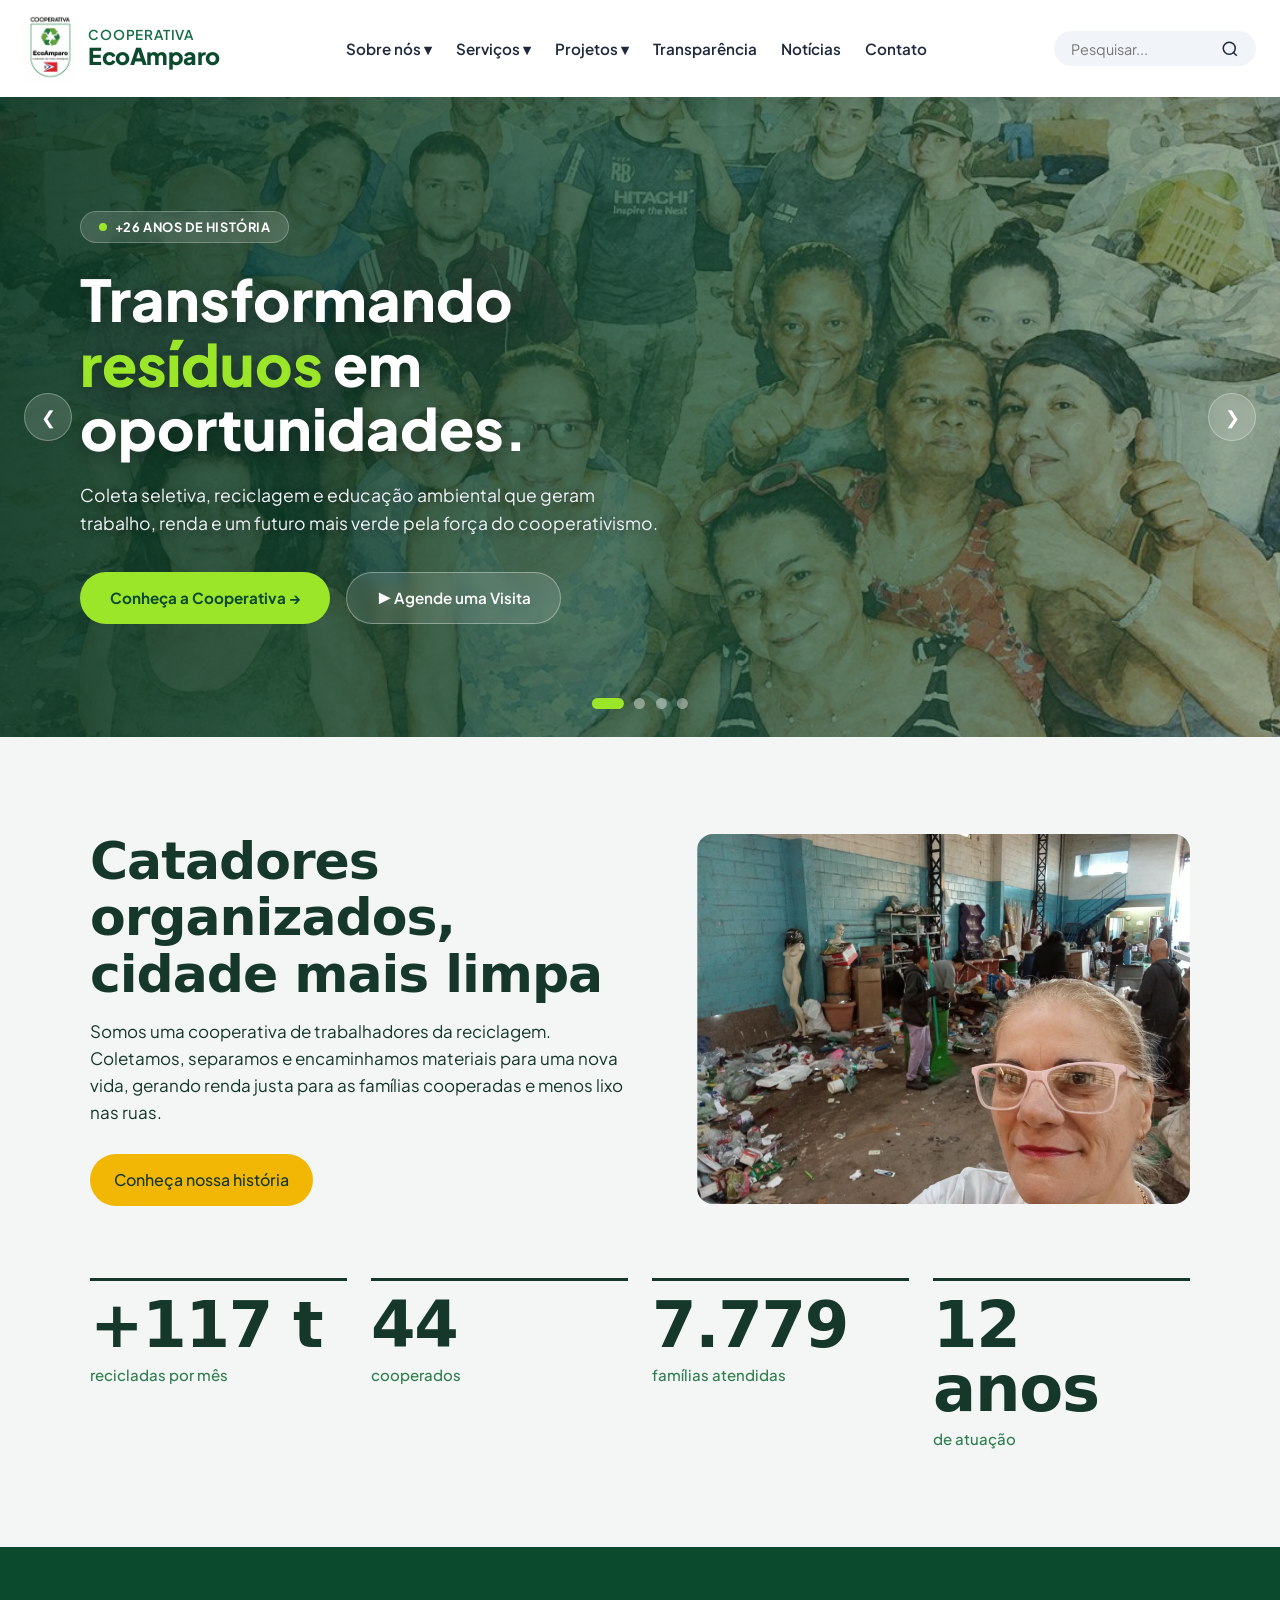
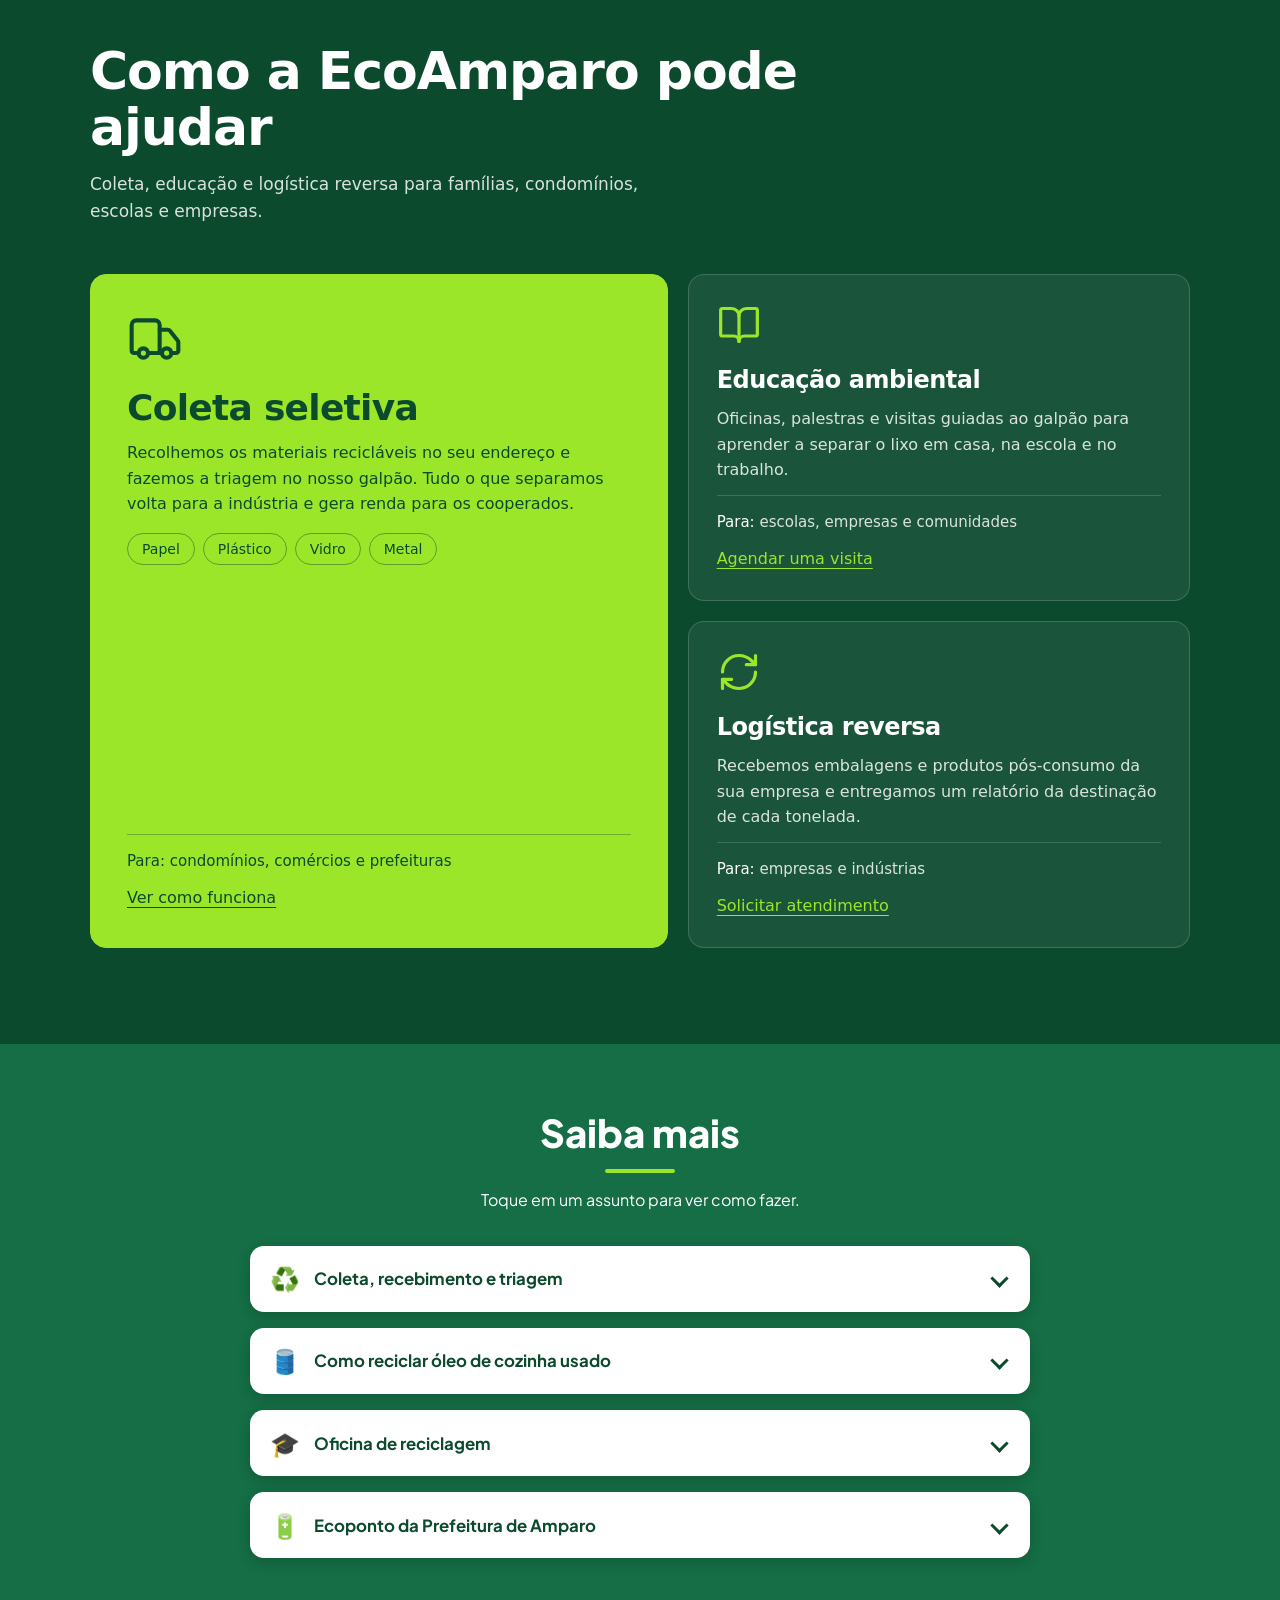
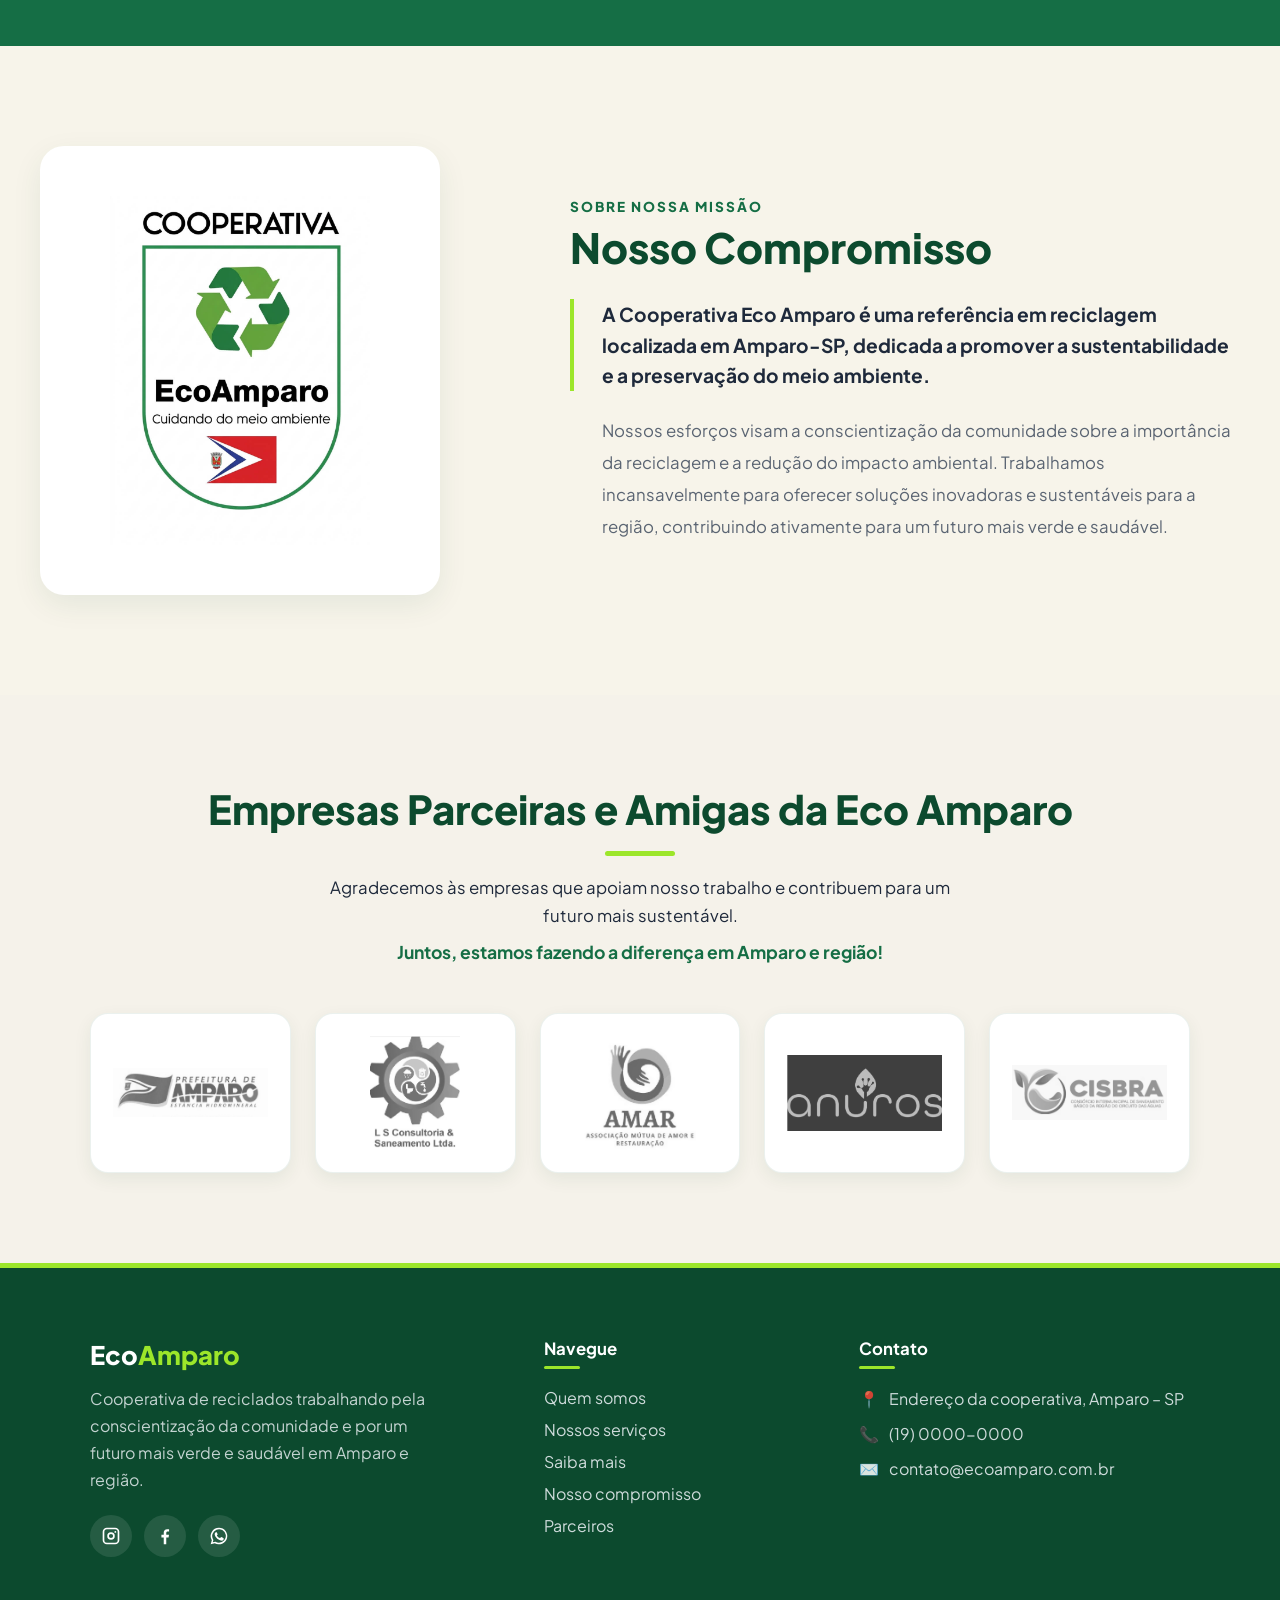
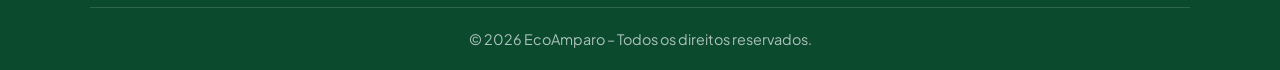
==== commit 20e40aeb: "Incluir fotos na secao Nossa historia" ====
--- a/index.html
+++ b/index.html
@@ -9,7 +9,7 @@
     <link href="https://fonts.googleapis.com/css2?family=Plus+Jakarta+Sans:wght@400;600;700;800&display=swap" rel="stylesheet">
 <script>document.documentElement.classList.add('js');</script>
     <script src="app.js" defer></script>
-    <link rel="icon" type="image/png" href="img/favico-transp.jpg">
+    <link rel="icon" type="image/svg+xml" href="img/favicon.svg">
     <title>EcoAmparo</title>
 </head>
 <body>
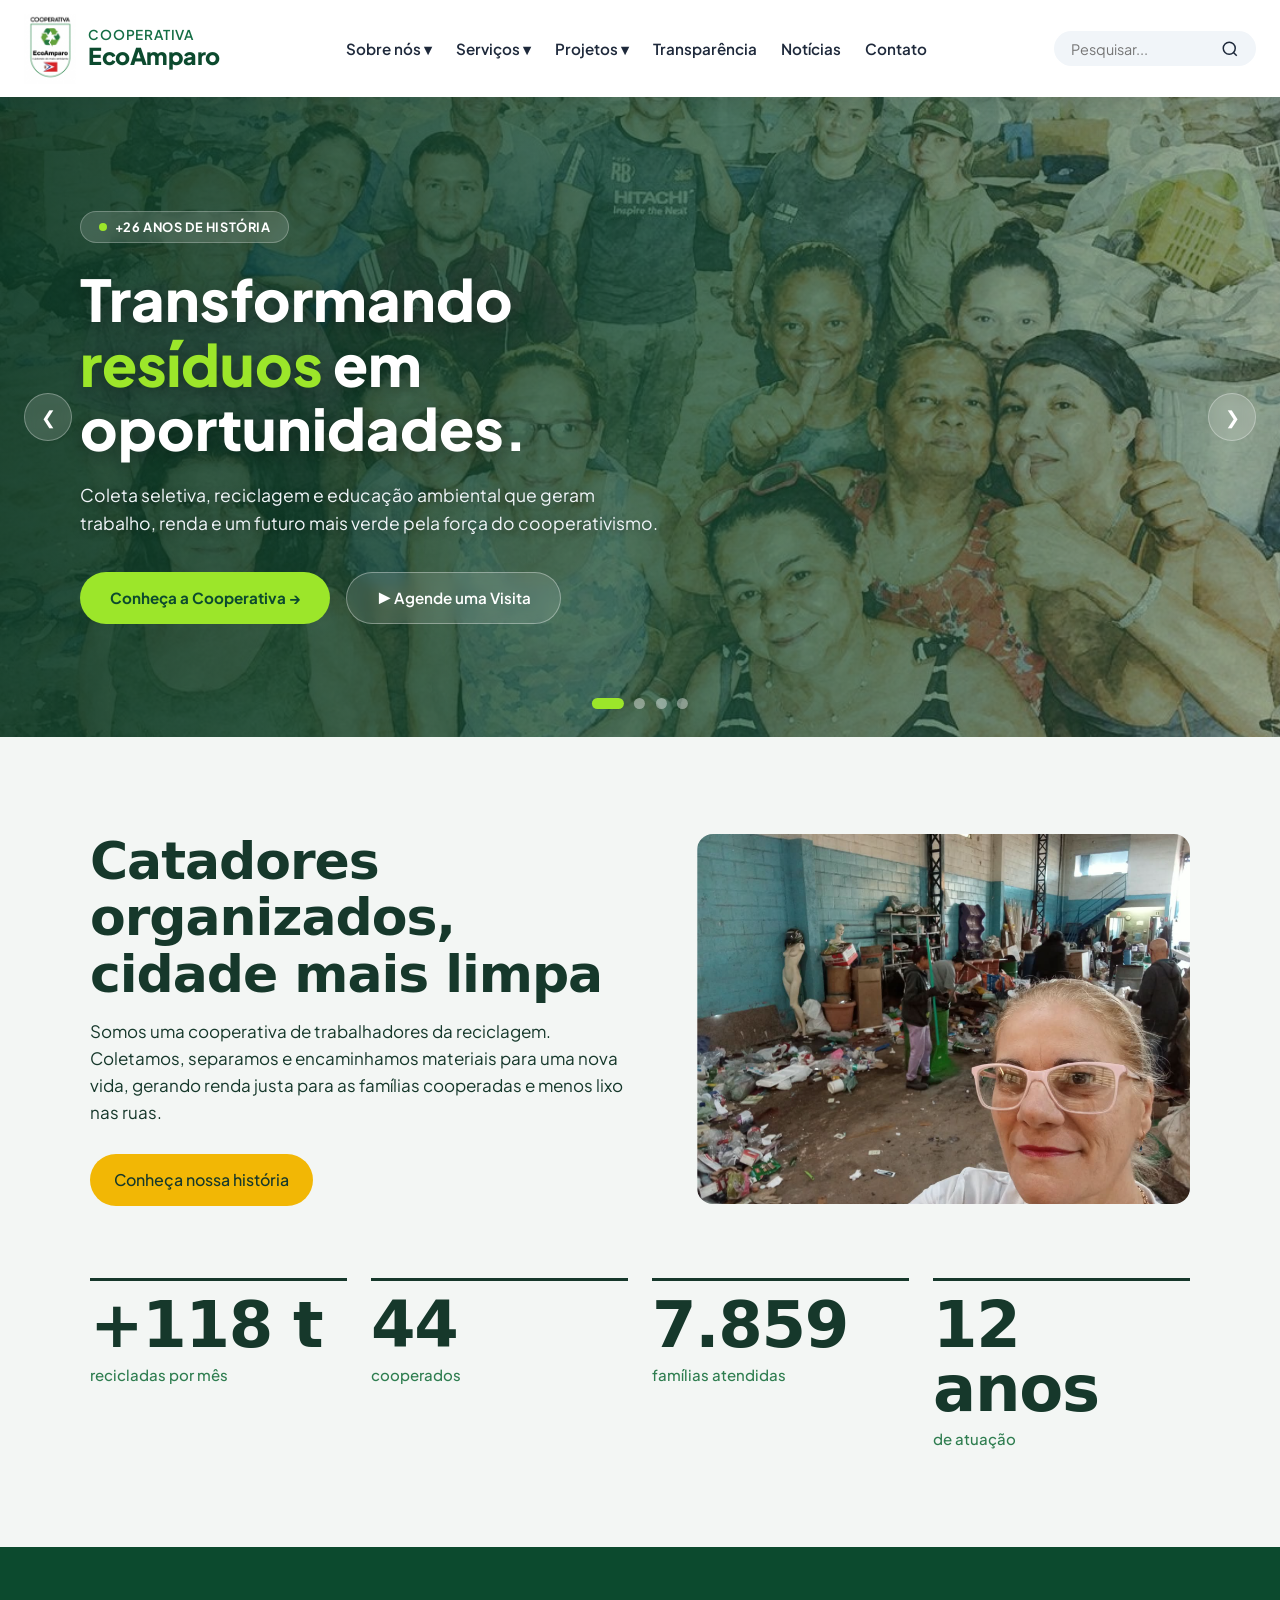
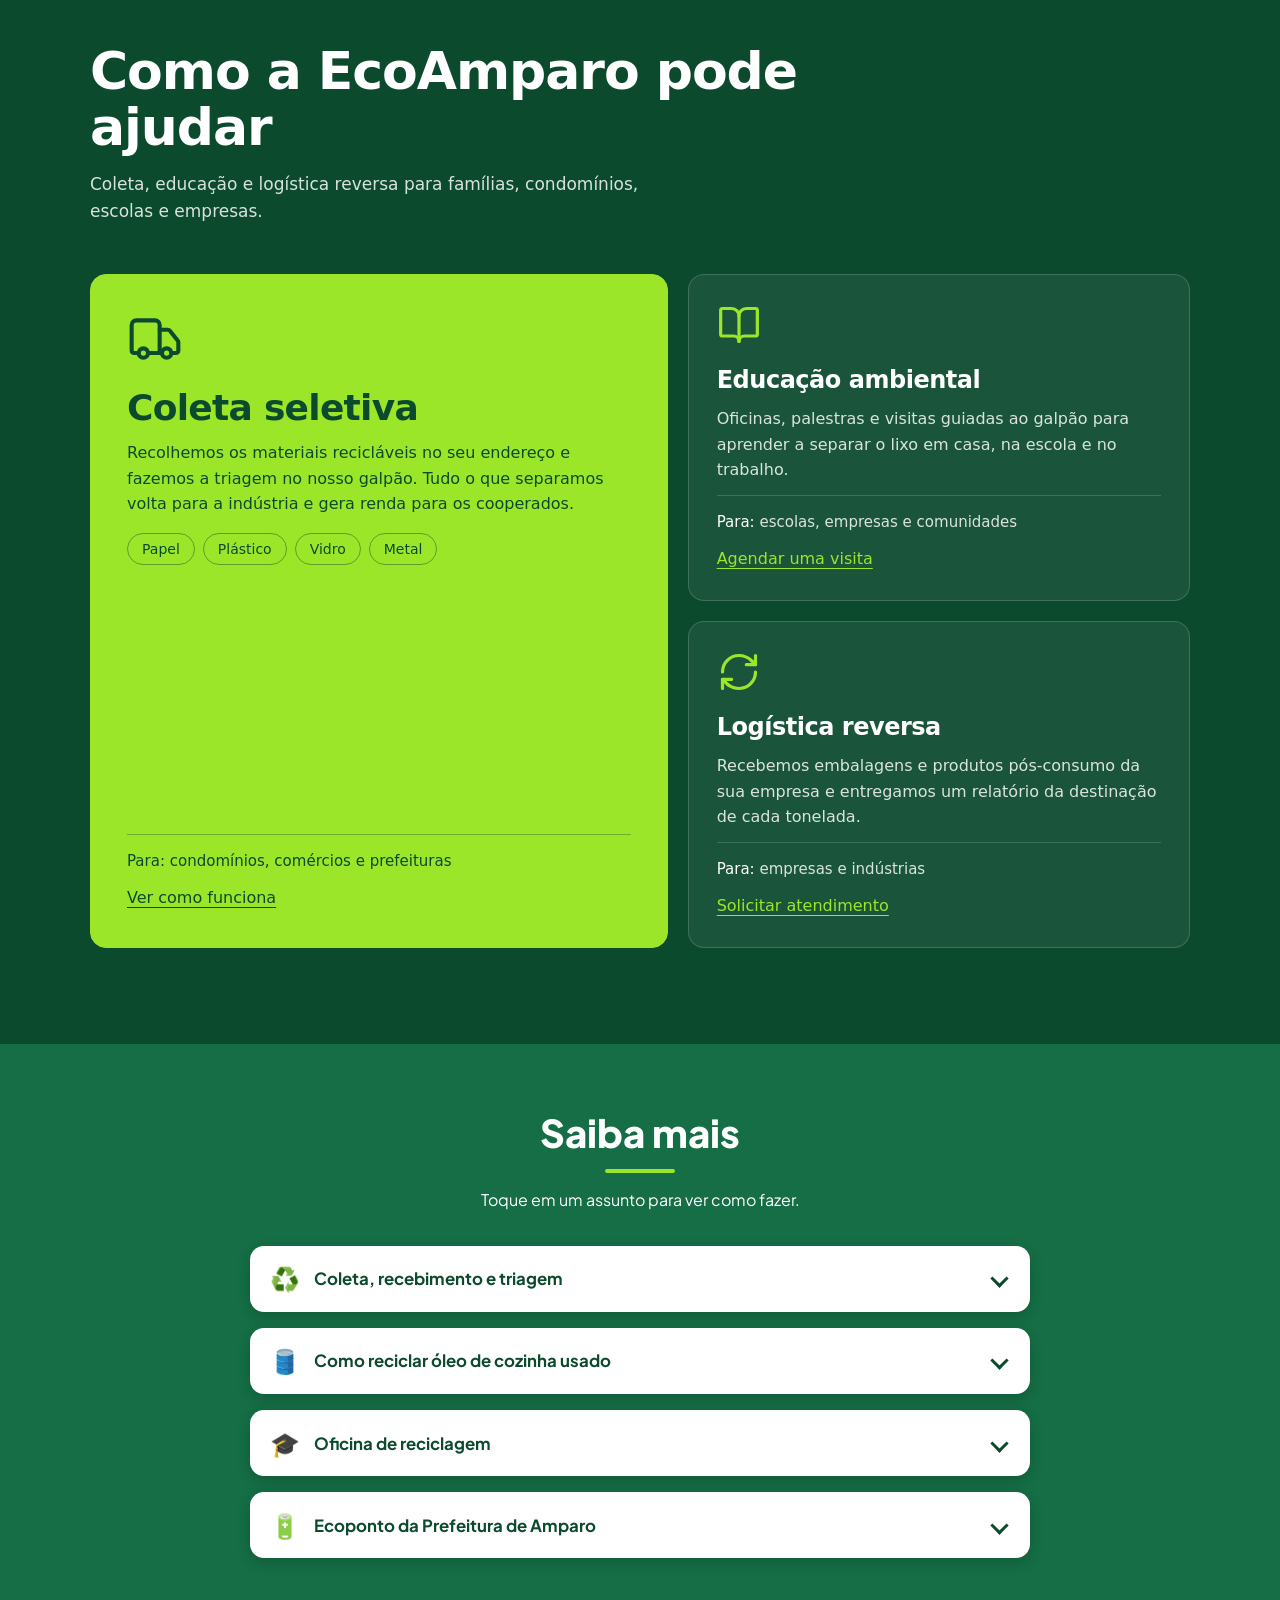
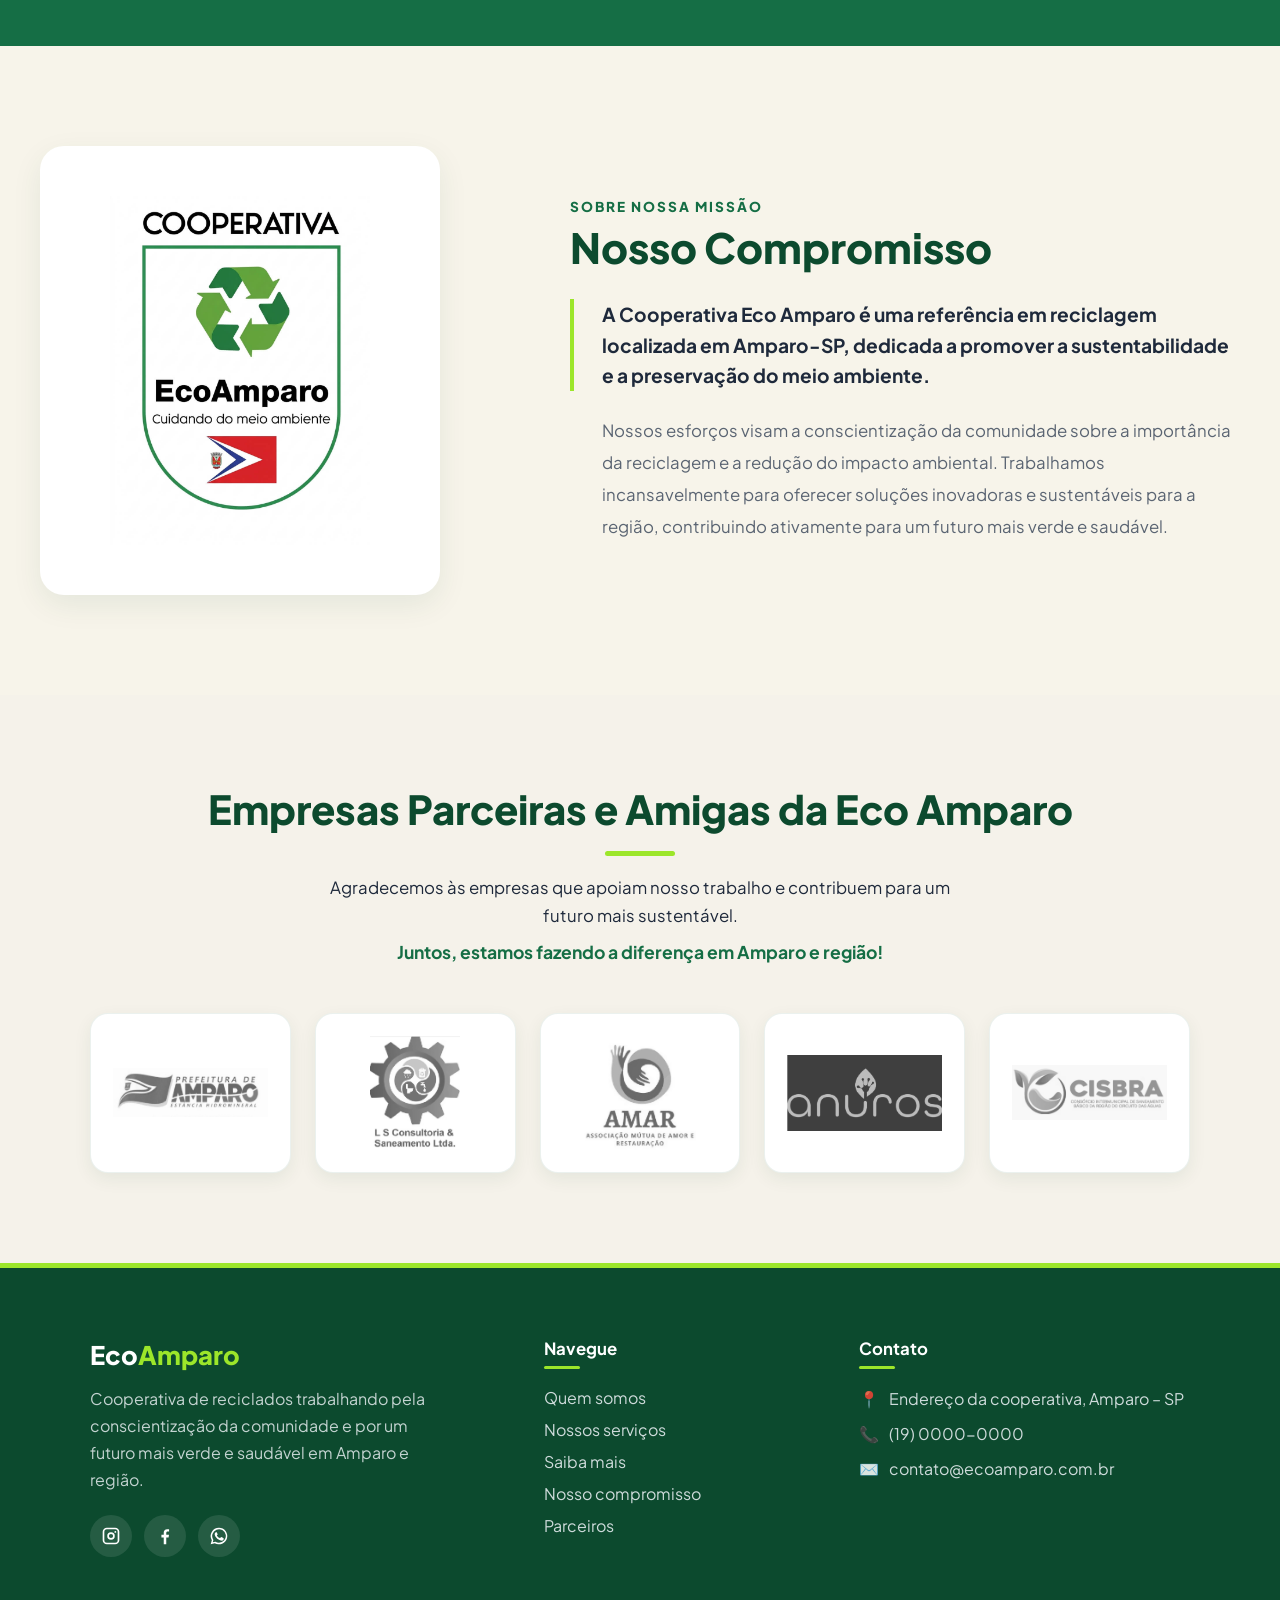
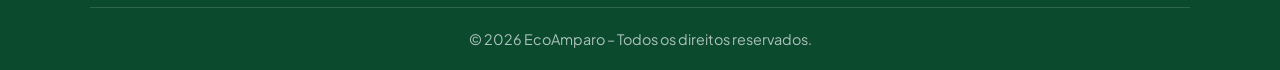
==== commit 6d02999a: "Inserir menu Coleta seletiva" ====
--- a/index.html
+++ b/index.html
@@ -39,7 +39,7 @@
                 <li class="nav-item">
                     <a href="#" class="nav-link">Serviços ▾</a>
                     <ul class="dropdown-menu">
-                        <li><a href="#">Coleta Seletiva</a></li>
+                        <li><a href="coleta-seletiva.html">Coleta Seletiva</a></li>
                         <li><a href="#">Educação Ambiental</a></li>
                         <li><a href="#">Logística Reversa</a></li>
                     </ul>
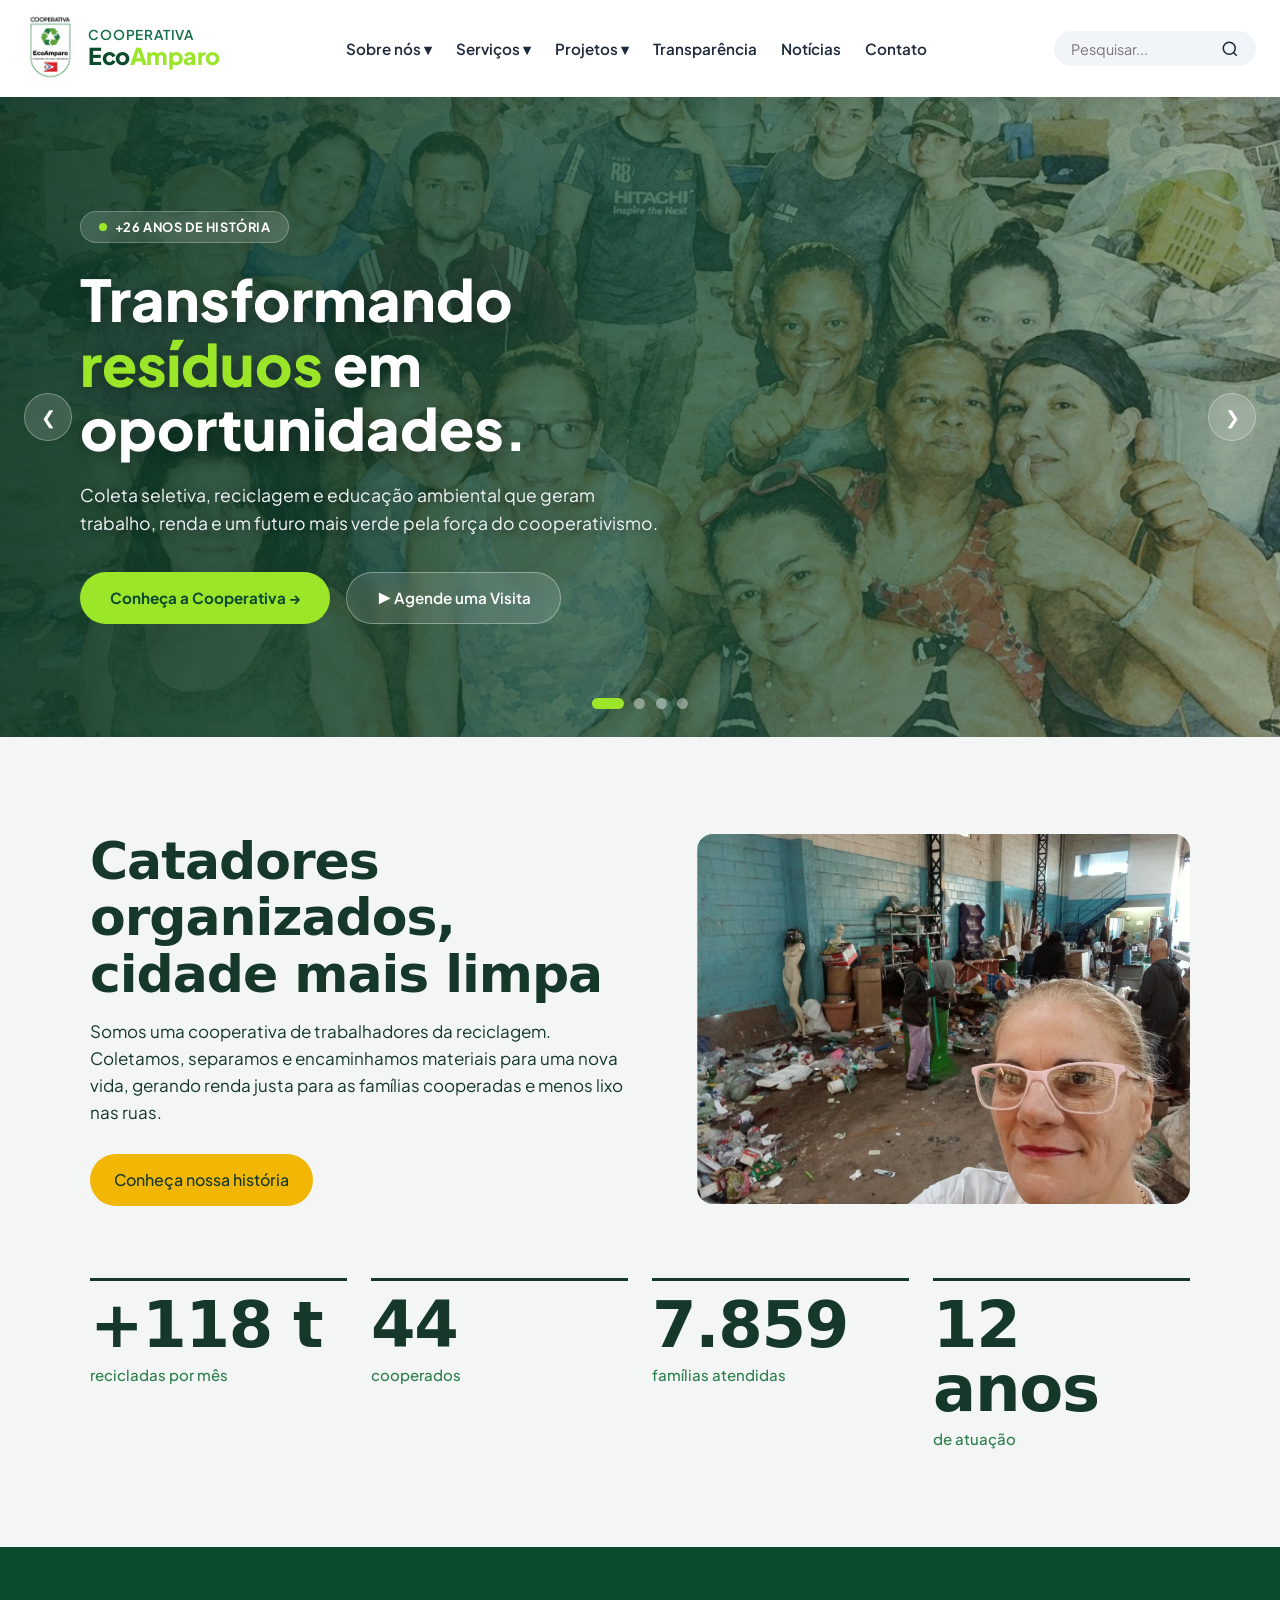
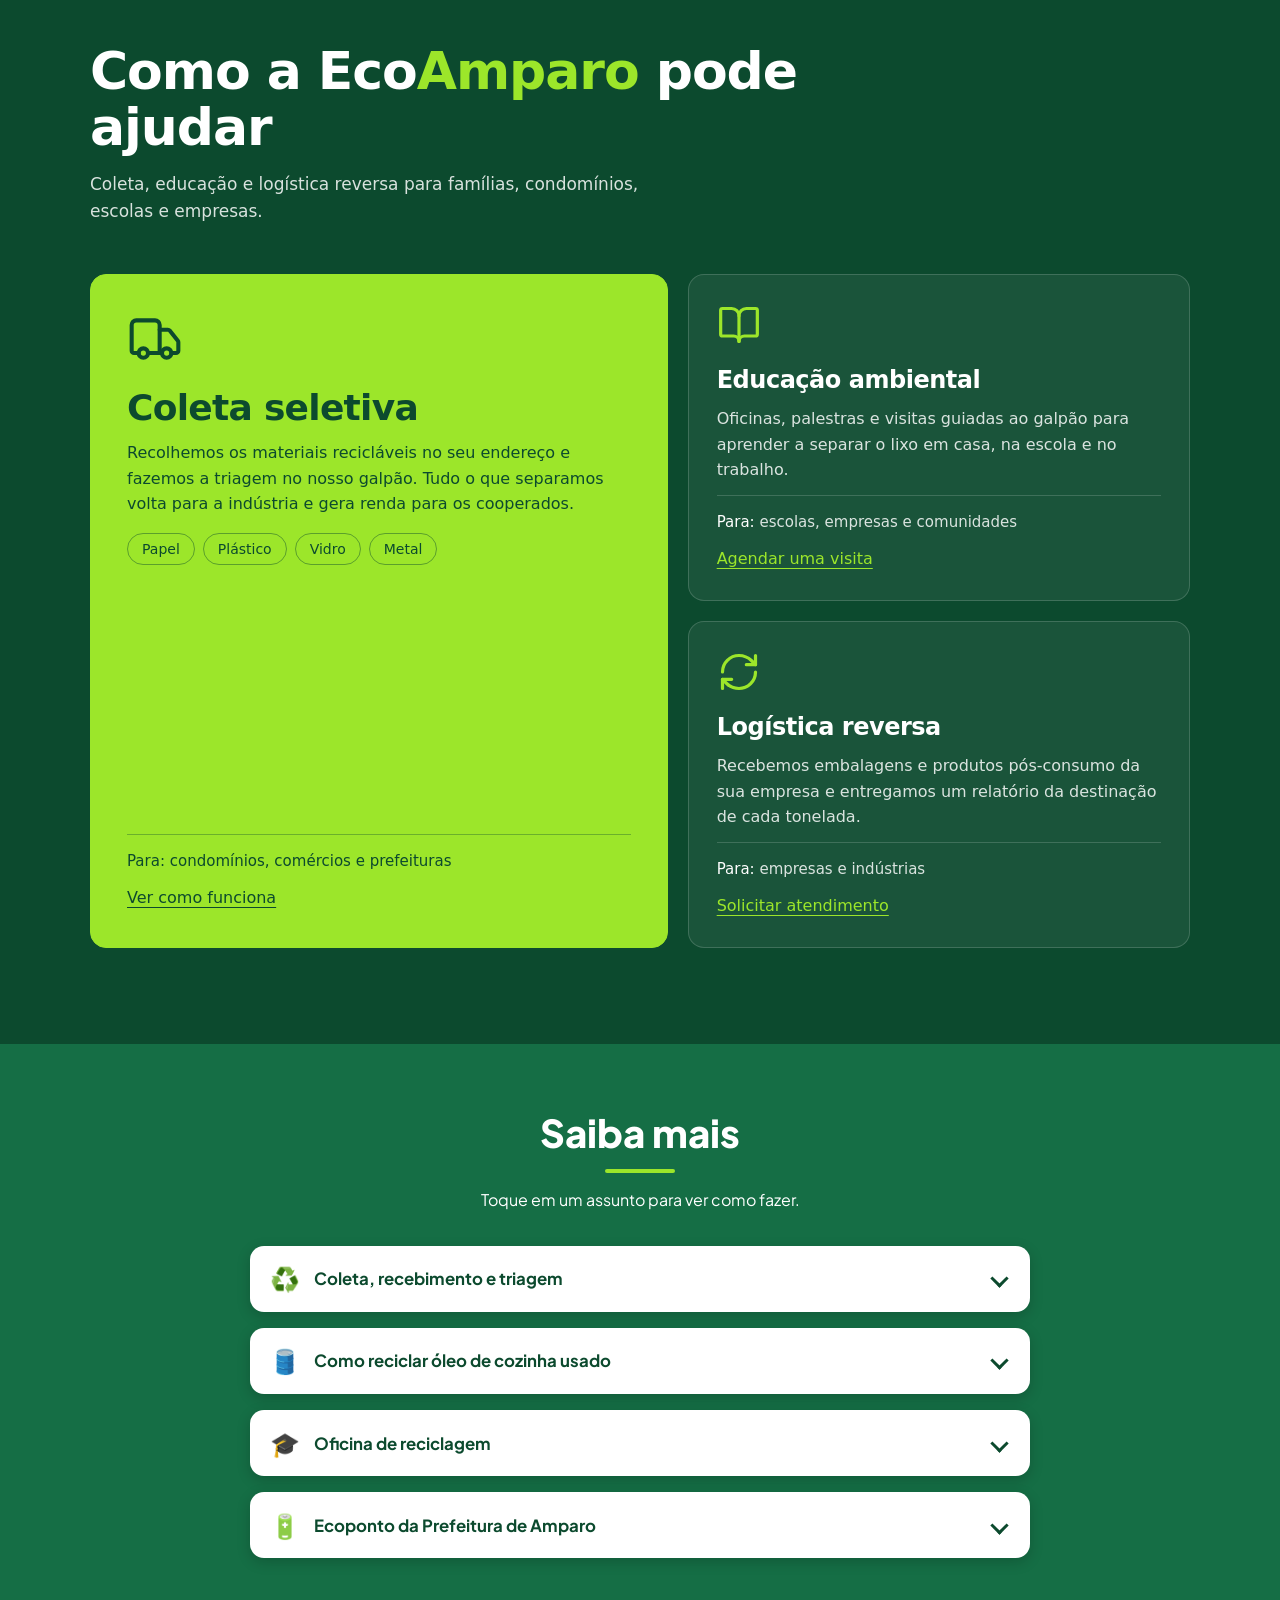
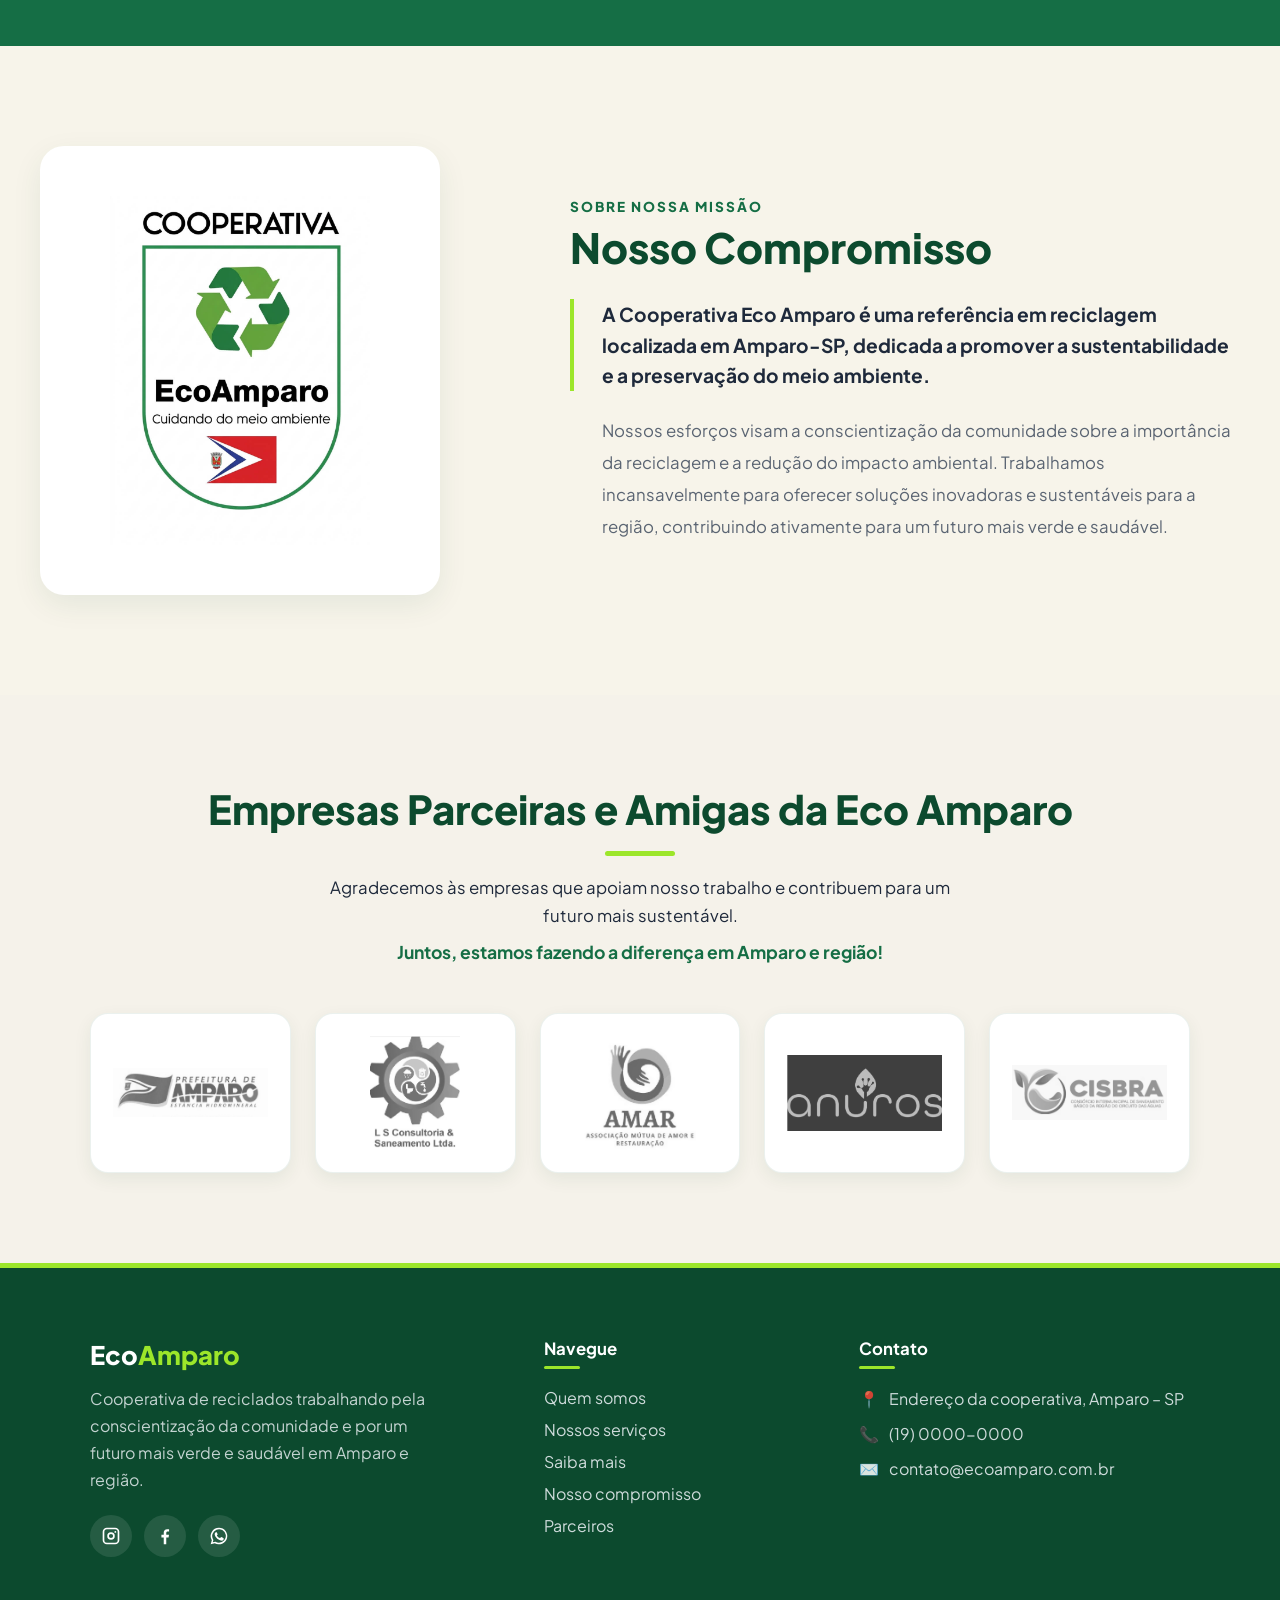
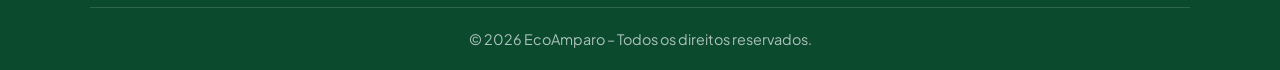
==== commit 8df8663b: "Destacar Amparo no logo" ====
--- a/index.html
+++ b/index.html
@@ -22,7 +22,7 @@
                 
                 <div class="logo-text">
                     <span class="logo-subtitle">Cooperativa</span>
-                    <span class="logo-title">EcoAmparo</span>
+                    <span class="logo-title">Eco<span>Amparo</span></span>
                 </div>
             </a>
 
@@ -202,7 +202,7 @@
         <div class="sv__conteudo">
 
             <div class="sv__topo">
-                <h2 class="sv__titulo" id="sv-titulo">Como a EcoAmparo pode ajudar</h2>
+                <h2 class="sv__titulo" id="sv-titulo">Como a Eco<span>Amparo</span> pode ajudar</h2>
                 <p class="sv__intro">
                     Coleta, educação e logística reversa para famílias, condomínios, escolas e empresas.
                 </p>
--- a/style.css
+++ b/style.css
@@ -95,6 +95,12 @@
     color: var(--verde-escuro);
     letter-spacing: -0.5px;
 }
+
+.logo-title span,
+.sv__titulo span {
+    color: var(--verde-destaque)
+}
+
 
 /* Links do Menu */
 .nav-links {
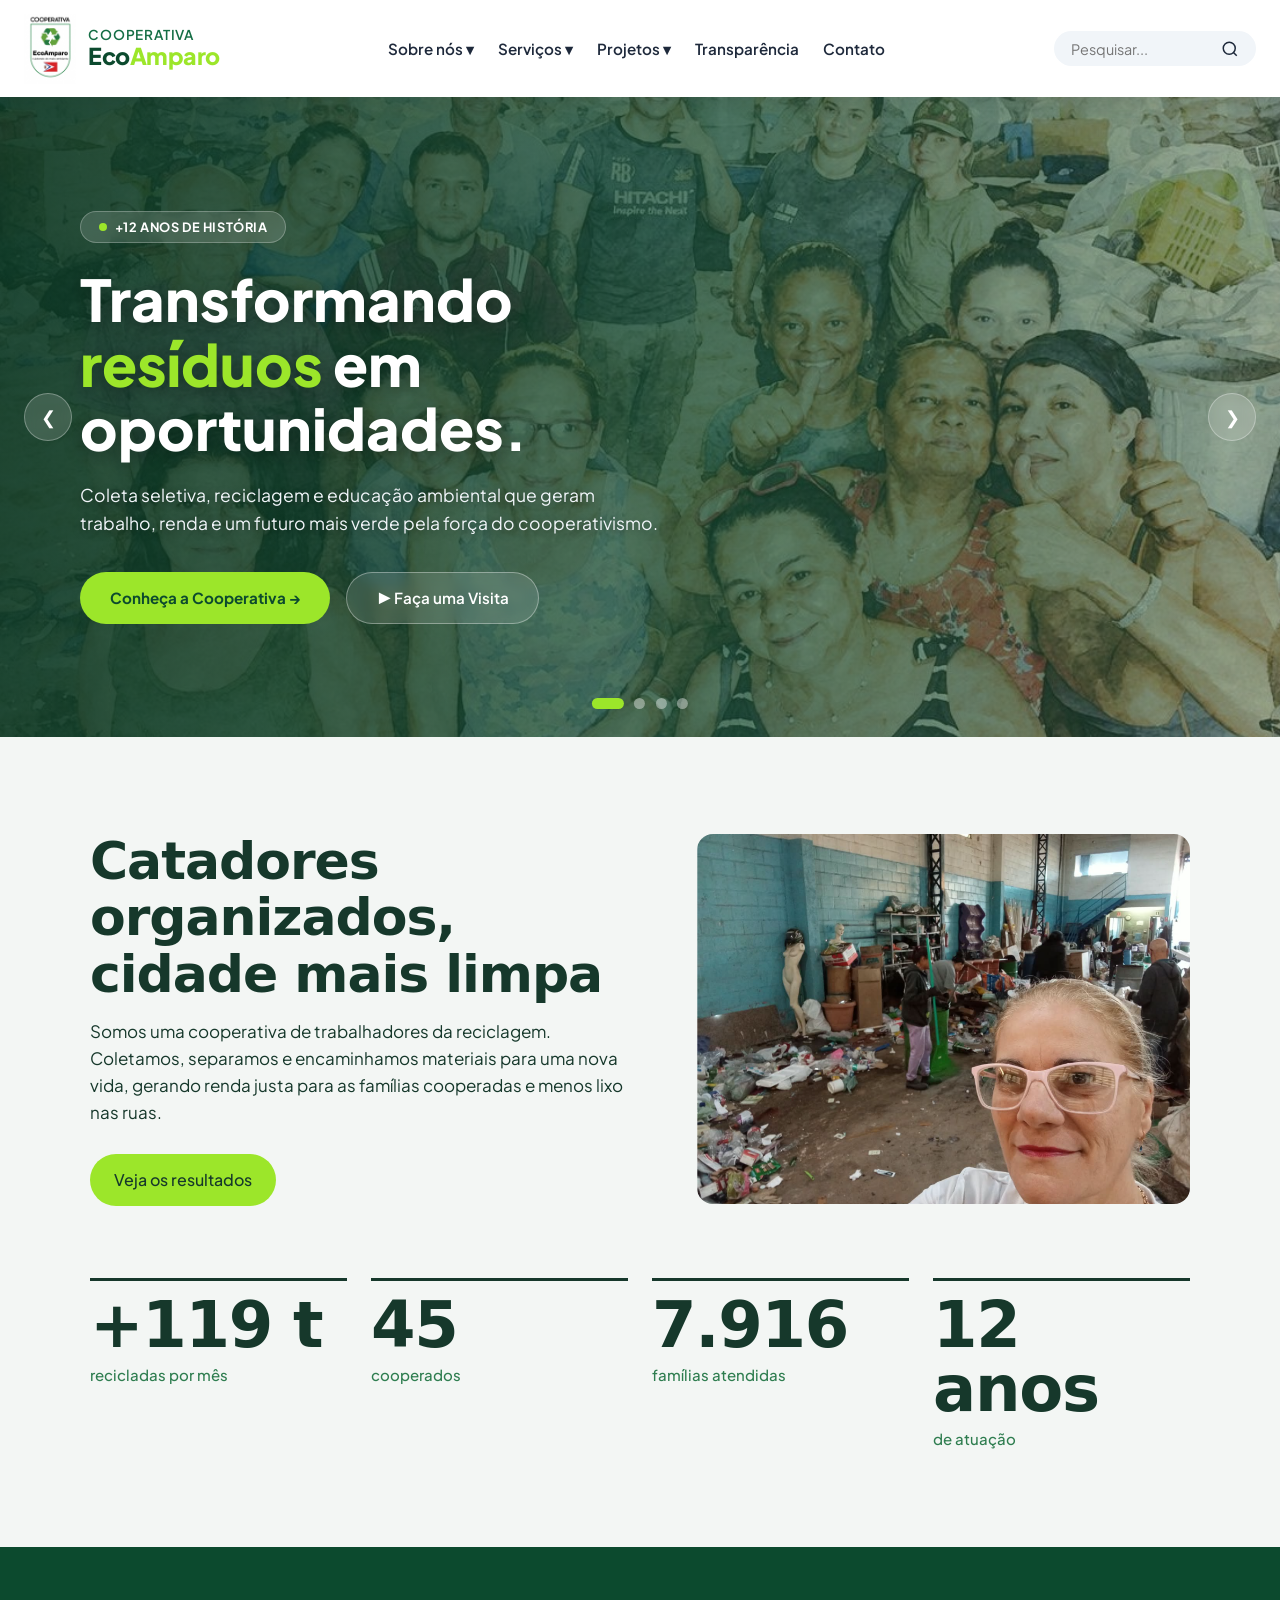
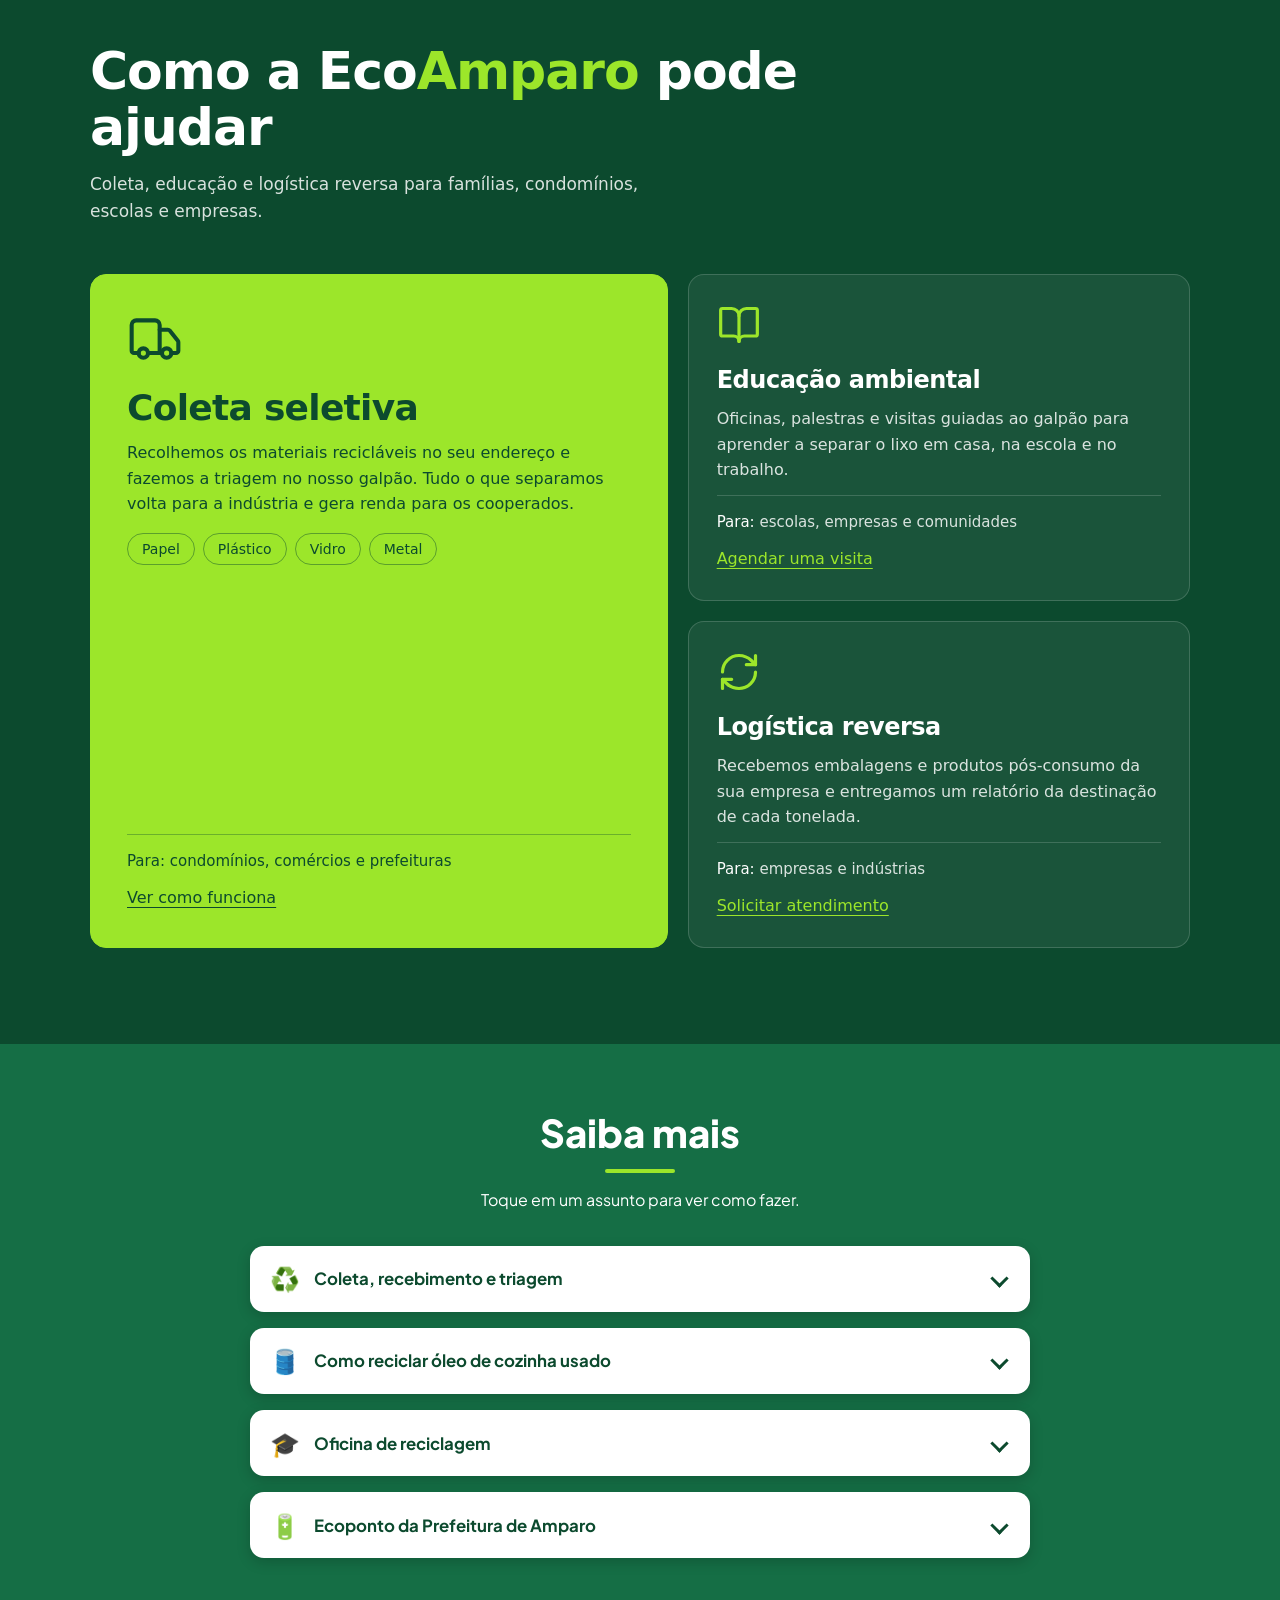
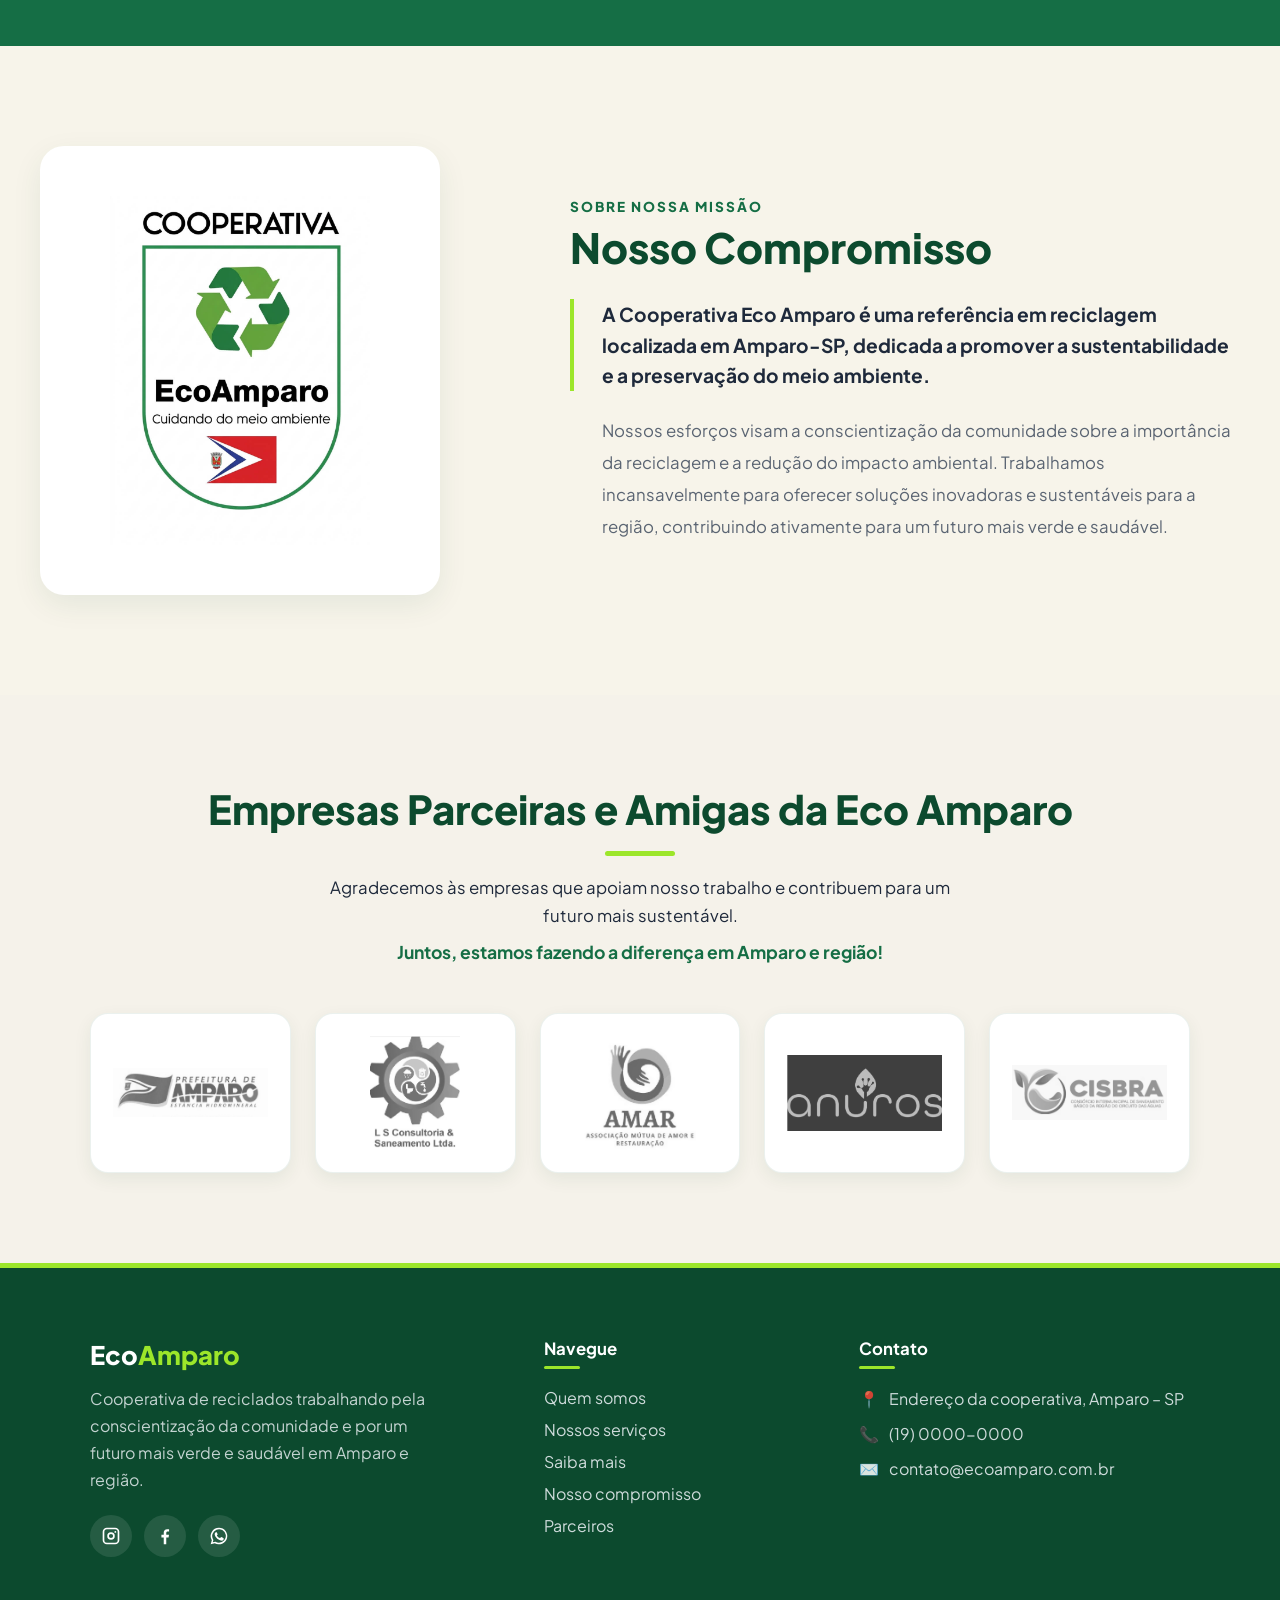
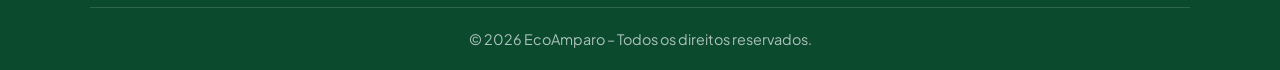
==== commit f1dff91e: "Linkagem do menu e botoes" ====
--- a/index.html
+++ b/index.html
@@ -41,19 +41,16 @@
                     <ul class="dropdown-menu">
                         <li><a href="coleta-seletiva.html">Coleta Seletiva</a></li>
                         <li><a href="#">Educação Ambiental</a></li>
-                        <li><a href="#">Logística Reversa</a></li>
                     </ul>
                 </li>
                 <li class="nav-item">
                     <a href="#" class="nav-link">Projetos ▾</a>
                     <ul class="dropdown-menu">
-                        <li><a href="#">Projetos Sociais</a></li>
-                        <li><a href="#">Parcerias</a></li>
+                        <li><a href="projetos.html">Projetos Sociais</a></li>
                     </ul>
                 </li>
-                <li class="nav-item"><a href="#" class="nav-link">Transparência</a></li>
-                <li class="nav-item"><a href="#" class="nav-link">Notícias</a></li>
-                <li class="nav-item"><a href="#" class="nav-link">Contato</a></li>
+                <li class="nav-item"><a href="transparencia.html" class="nav-link">Transparência</a></li>
+                <li class="nav-item"><a href="contato.html" class="nav-link">Contato</a></li>
             </ul>
 
             <!-- BARRA DE PESQUISA E BOTÃO MOBILE -->
@@ -80,21 +77,21 @@
     <!-- CARROSSEL DE 4 IMAGENS COM TEXTO FLUTUANTE -->
     <section class="hero-carousel" id="heroCarousel">
         
-        <!-- SLIDE 1 (Substitua 'foto1.jpg' pela sua imagem) -->
+        <!-- SLIDE 1 -->
         <div class="carousel-slide active" style="background-image: url('img/Banner-1.jpeg');">
             <div class="slide-overlay"></div>
             <div class="slide-content">
-                <div class="badge-tag"><span class="badge-dot"></span> +26 ANOS DE HISTÓRIA</div>
+                <div class="badge-tag"><span class="badge-dot"></span> +12 ANOS DE HISTÓRIA</div>
                 <h1 class="hero-title">Transformando <span>resíduos</span> em oportunidades.</h1>
                 <p class="hero-desc">Coleta seletiva, reciclagem e educação ambiental que geram trabalho, renda e um futuro mais verde pela força do cooperativismo.</p>
                 <div class="hero-buttons">
-                    <a href="#" class="btn-primary">Conheça a Cooperativa →</a>
-                    <a href="#" class="btn-outline">▶ Agende uma Visita</a>
-                </div>
-            </div>
-        </div>
-
-        <!-- SLIDE 2 (Substitua 'foto2.jpg' pela sua imagem) -->
+                    <a href="nossa-historia.html" class="btn-primary">Conheça a Cooperativa →</a>
+                    <a href="contato.html" class="btn-outline">▶ Faça uma Visita</a>
+                </div>
+            </div>
+        </div>
+
+        <!-- SLIDE 2 -->
         <div class="carousel-slide" style="background-image: url('img/Banner-2.png');">
             <div class="slide-overlay"></div>
             <div class="slide-content">
@@ -102,13 +99,13 @@
                 <h1 class="hero-title">Economia circular que <span>preserva</span> o amanhã.</h1>
                 <p class="hero-desc">Trabalhamos em parceria com empresas e a comunidade para dar o destino correto aos materiais recicláveis da cidade.</p>
                 <div class="hero-buttons">
-                    <a href="#" class="btn-primary">Nossos Projetos →</a>
+                    <a href="projetos.html" class="btn-primary">Nossos Projetos →</a>
                     <a href="#" class="btn-outline">Seja um Parceiro</a>
                 </div>
             </div>
         </div>
 
-        <!-- SLIDE 3 (Substitua 'foto3.jpg' pela sua imagem) -->
+        <!-- SLIDE 3 -->
         <div class="carousel-slide" style="background-image: url('img/Banner-3.png');">
             <div class="slide-overlay"></div>
             <div class="slide-content">
@@ -117,21 +114,21 @@
                 <p class="hero-desc">Oficinas, visitas guiadas e ações sociais que fortalecem o cuidado com o meio ambiente e valorizam cada trabalhador.</p>
                 <div class="hero-buttons">
                     <a href="#" class="btn-primary">Saiba Mais →</a>
-                    <a href="#" class="btn-outline">Fale Conosco</a>
-                </div>
-            </div>
-        </div>
-
-        <!-- SLIDE 4 (Substitua 'foto4.jpg' pela sua imagem) -->
+                    <a href="contato.html" class="btn-outline">Fale Conosco</a>
+                </div>
+            </div>
+        </div>
+
+        <!-- SLIDE 4 -->
         <div class="carousel-slide" style="background-image: url('img/Banner-4.png');">
             <div class="slide-overlay"></div>
             <div class="slide-content">
-                <div class="badge-tag"><span class="badge-dot"></span> LOGÍSTICA REVERSA</div>
-                <h1 class="hero-title">Soluções sustentáveis para <span>sua</span> empresa.</h1>
-                <p class="hero-desc">Certificação ambiental, destinação segura e transparência total em cada tonelada de material recuperado.</p>
+                <div class="badge-tag"><span class="badge-dot"></span> EDUCAÇÃO AMBIENTAL</div>
+                <h1 class="hero-title">Soluções sustentáveis para <span>toda</span> população!</h1>
+                <p class="hero-desc">A reciclagem é um tema cada vez mais relevante em nossa sociedade, especialmente em tempos de crescente preocupação com o meio ambiente.</p>
                 <div class="hero-buttons">
-                    <a href="#" class="btn-primary">Solicitar Atendimento →</a>
-                    <a href="#" class="btn-outline">Ver Relatórios</a>
+                    <a href="coleta-seletiva.html" class="btn-primary">Saiba mais</a>
+                    <a href="#" class="btn-outline">O que posso fazer?</a>
                 </div>
             </div>
         </div>
@@ -161,11 +158,11 @@
                     encaminhamos materiais para uma nova vida, gerando renda justa para as famílias
                     cooperadas e menos lixo nas ruas.
                     </p>
-                    <a class="qs__botao" href="nossa-historia.html">Conheça nossa história</a>
+                    <a class="qs__botao" href="resultados.html">Veja os resultados</a>
                 </div>
 
                 <figure class="qs__foto">
-                    <!-- Troque pela foto real dos cooperados -->
+                    <!-- Foto dos cooperados -->
                     <img
                     src="img/Catadores.png"
                     alt="Cooperados separando materiais recicláveis no galpão da cooperativa"
@@ -182,7 +179,7 @@
                 <span class="qs__legenda">recicladas por mês</span>
             </li>
             <li>
-                <strong class="qs__valor" data-alvo="45">45</strong>
+                <strong class="qs__valor" data-alvo="45">12</strong>
                 <span class="qs__legenda">cooperados</span>
             </li>
             <li>
@@ -305,7 +302,7 @@
                 <li>Limpe os recipientes com papel absorvente e descarte no resíduo úmido;</li>
                 <li>Coloque a garrafa PET junto com o resíduo seco (reciclável) e entregue ao caminhão da coleta seletiva, ou traga direto à cooperativa.</li>
                 </ol>
-                <a href="#contato" class="sm-botao">Saiba mais</a>
+                <a href="descarte-oleo-usado.html" class="sm-botao">Saiba mais</a>
             </div>
             </details>
 
@@ -334,7 +331,7 @@
                 <li>Lixo eletrônico: monitores, computadores, notebooks, celulares, peças, periféricos, televisões e caixas de som.</li>
                 </ul>
                 <p>Assim garantimos o processamento correto e minimizamos o impacto ambiental.</p>
-                <a href="#contato" class="sm-botao">Saiba mais</a>
+                <a href="lixo-eletronico-baterias.html" class="sm-botao">Saiba mais</a>
             </div>
             </details>
         </div>
--- a/style.css
+++ b/style.css
@@ -474,7 +474,7 @@
 .qs__botao {
     display: inline-block;
     padding: 0.8rem 1.5rem;
-    background: var(--qs-amarelo);
+    background: var(--verde-destaque);
     color: var(--qs-verde-escuro);
     font-weight: 500;
     text-decoration: none;
@@ -483,7 +483,7 @@
 }
 
 .qs__botao:hover {
-    background: #ffc926;
+    background: var(--verde-destaque-hover);
     transform: translateY(-2px);
 }
 
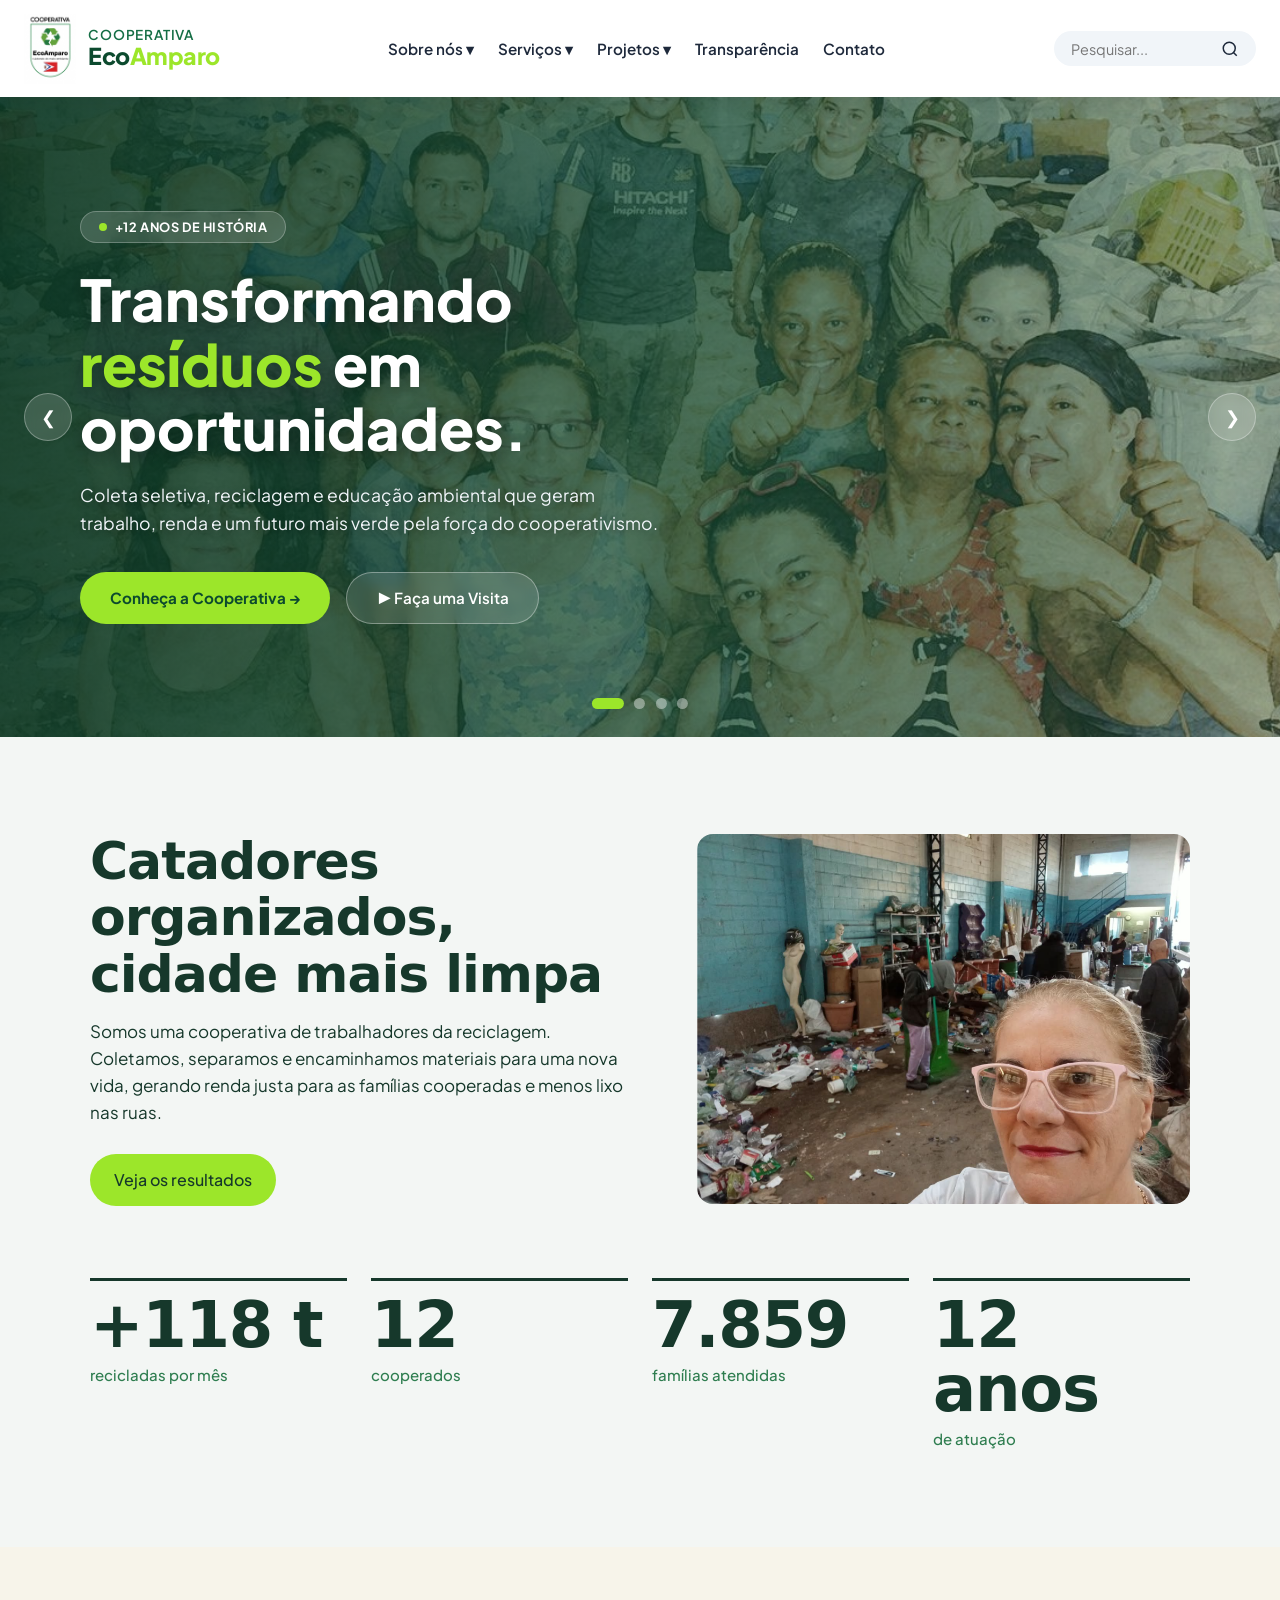
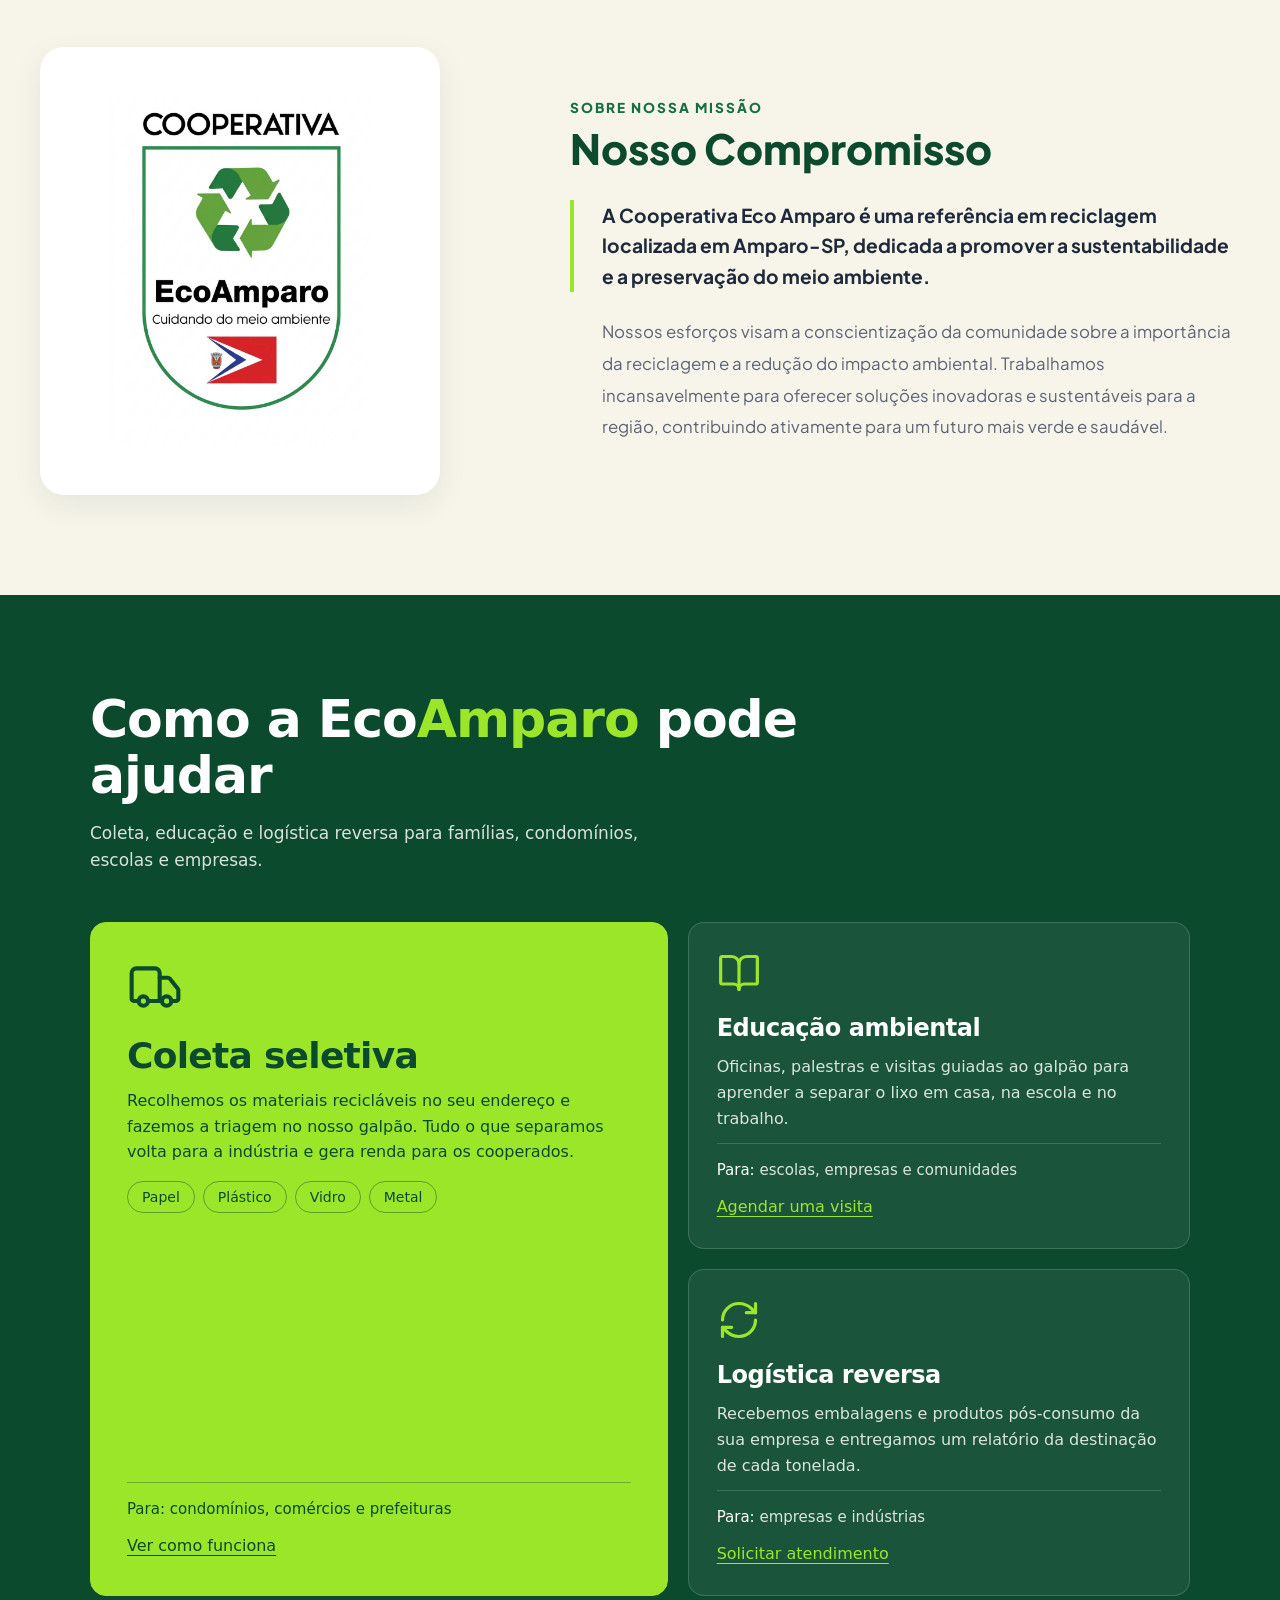
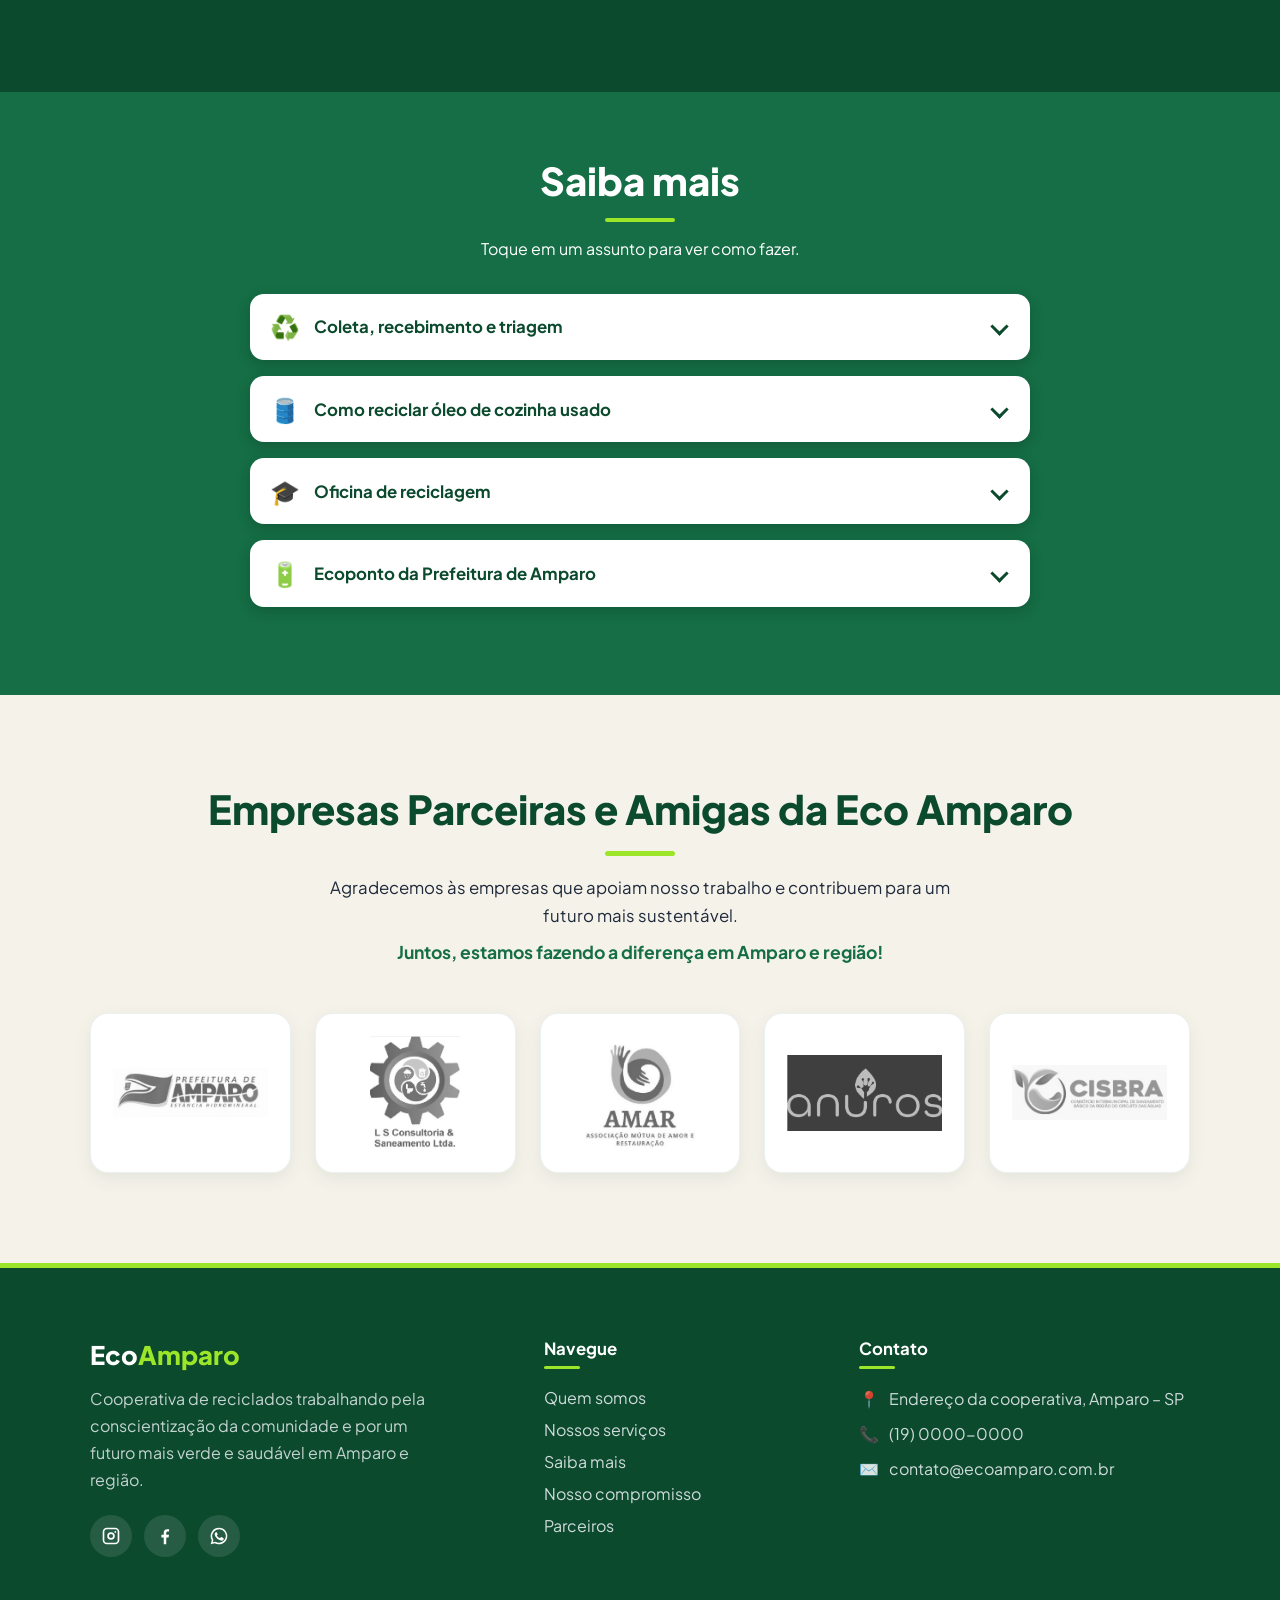
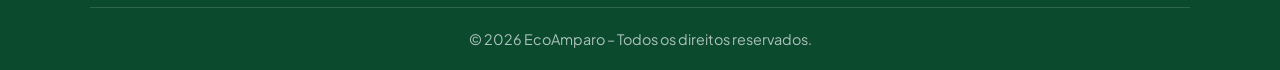
==== commit 8b6394f4: "mudar secao missao no final pra segunda section" ====
--- a/index.html
+++ b/index.html
@@ -179,7 +179,7 @@
                 <span class="qs__legenda">recicladas por mês</span>
             </li>
             <li>
-                <strong class="qs__valor" data-alvo="45">12</strong>
+                <strong class="qs__valor" data-alvo="12">12</strong>
                 <span class="qs__legenda">cooperados</span>
             </li>
             <li>
@@ -194,6 +194,37 @@
 
         </div>
     </section>
+
+    <!-- SEÇÃO MISSÃO -->
+
+    <section class="compromisso" id="compromisso">
+        <div class="compromisso__container">
+
+            <div class="compromisso__logo-card">
+            <img src="img/logo.jpg" alt="Logo da Cooperativa EcoAmparo - Cuidando do meio ambiente">
+            </div>
+
+            <div class="compromisso__conteudo">
+            <span class="compromisso__etiqueta">Sobre nossa missão</span>
+            <h3 class="compromisso__titulo">Nosso Compromisso</h3>
+
+            <p class="compromisso__destaque">
+                A Cooperativa Eco Amparo é uma referência em reciclagem localizada em
+                Amparo-SP, dedicada a promover a sustentabilidade e a preservação do
+                meio ambiente.
+            </p>
+
+            <p class="compromisso__texto">
+                Nossos esforços visam a conscientização da comunidade sobre a importância
+                da reciclagem e a redução do impacto ambiental. Trabalhamos incansavelmente
+                para oferecer soluções inovadoras e sustentáveis para a região,
+                contribuindo ativamente para um futuro mais verde e saudável.
+            </p>
+            </div>
+
+        </div>
+    </section>
+
     <!-- SECAO SERVICOS -->
     <section class="sv" id="servicos" aria-labelledby="sv-titulo">
         <div class="sv__conteudo">
@@ -337,37 +368,8 @@
         </div>
     </section>
 
-    <!-- SEÇÃO MISSÃO -->
-
-    <section class="compromisso" id="compromisso">
-        <div class="compromisso__container">
-
-            <div class="compromisso__logo-card">
-            <img src="img/logo.jpg" alt="Logo da Cooperativa EcoAmparo - Cuidando do meio ambiente">
-            </div>
-
-            <div class="compromisso__conteudo">
-            <span class="compromisso__etiqueta">Sobre nossa missão</span>
-            <h3 class="compromisso__titulo">Nosso Compromisso</h3>
-
-            <p class="compromisso__destaque">
-                A Cooperativa Eco Amparo é uma referência em reciclagem localizada em
-                Amparo-SP, dedicada a promover a sustentabilidade e a preservação do
-                meio ambiente.
-            </p>
-
-            <p class="compromisso__texto">
-                Nossos esforços visam a conscientização da comunidade sobre a importância
-                da reciclagem e a redução do impacto ambiental. Trabalhamos incansavelmente
-                para oferecer soluções inovadoras e sustentáveis para a região,
-                contribuindo ativamente para um futuro mais verde e saudável.
-            </p>
-            </div>
-
-        </div>
-    </section>
-
-    <!-- ===== SEXTA SECTION: EMPRESAS PARCEIRAS E AMIGAS ===== -->
+
+    <!-- ===== EMPRESAS PARCEIRAS E AMIGAS ===== -->
 
     <section class="parceiros" id="parceiros">
         <div class="parceiros__container">
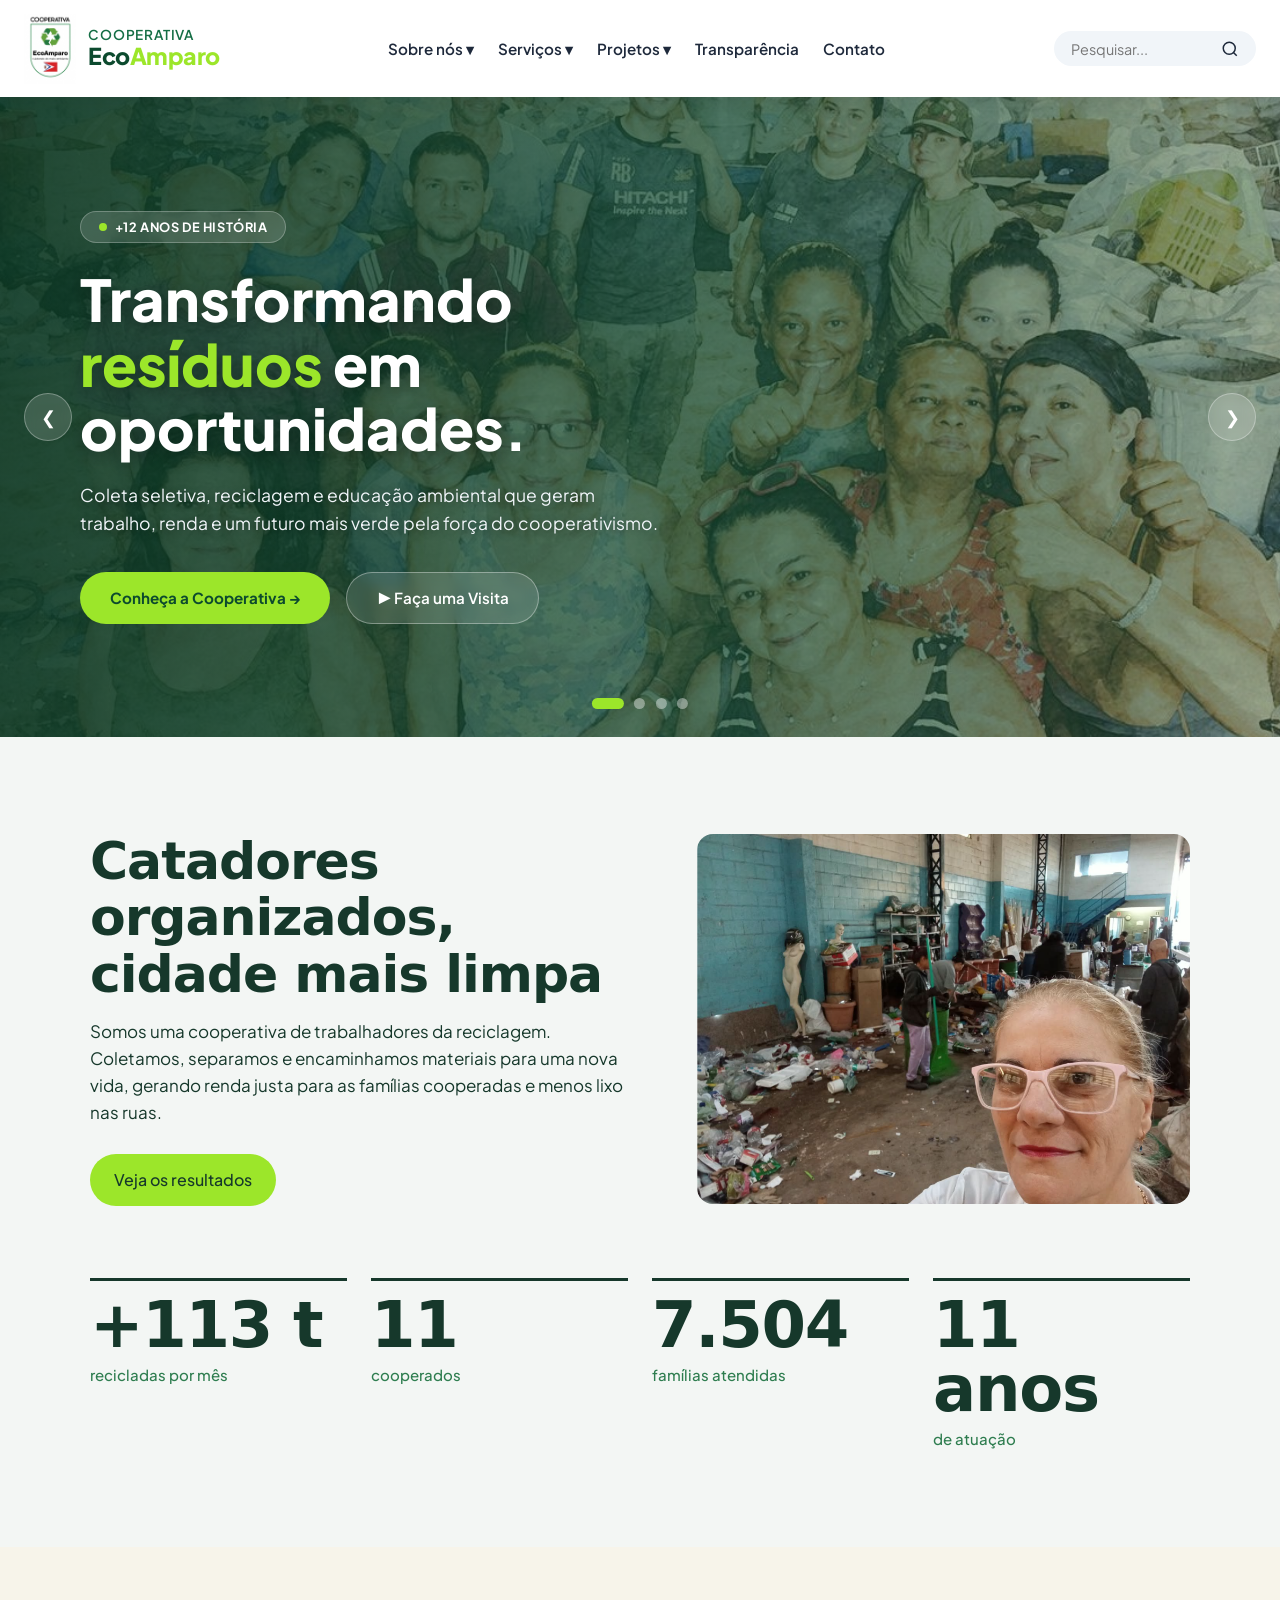
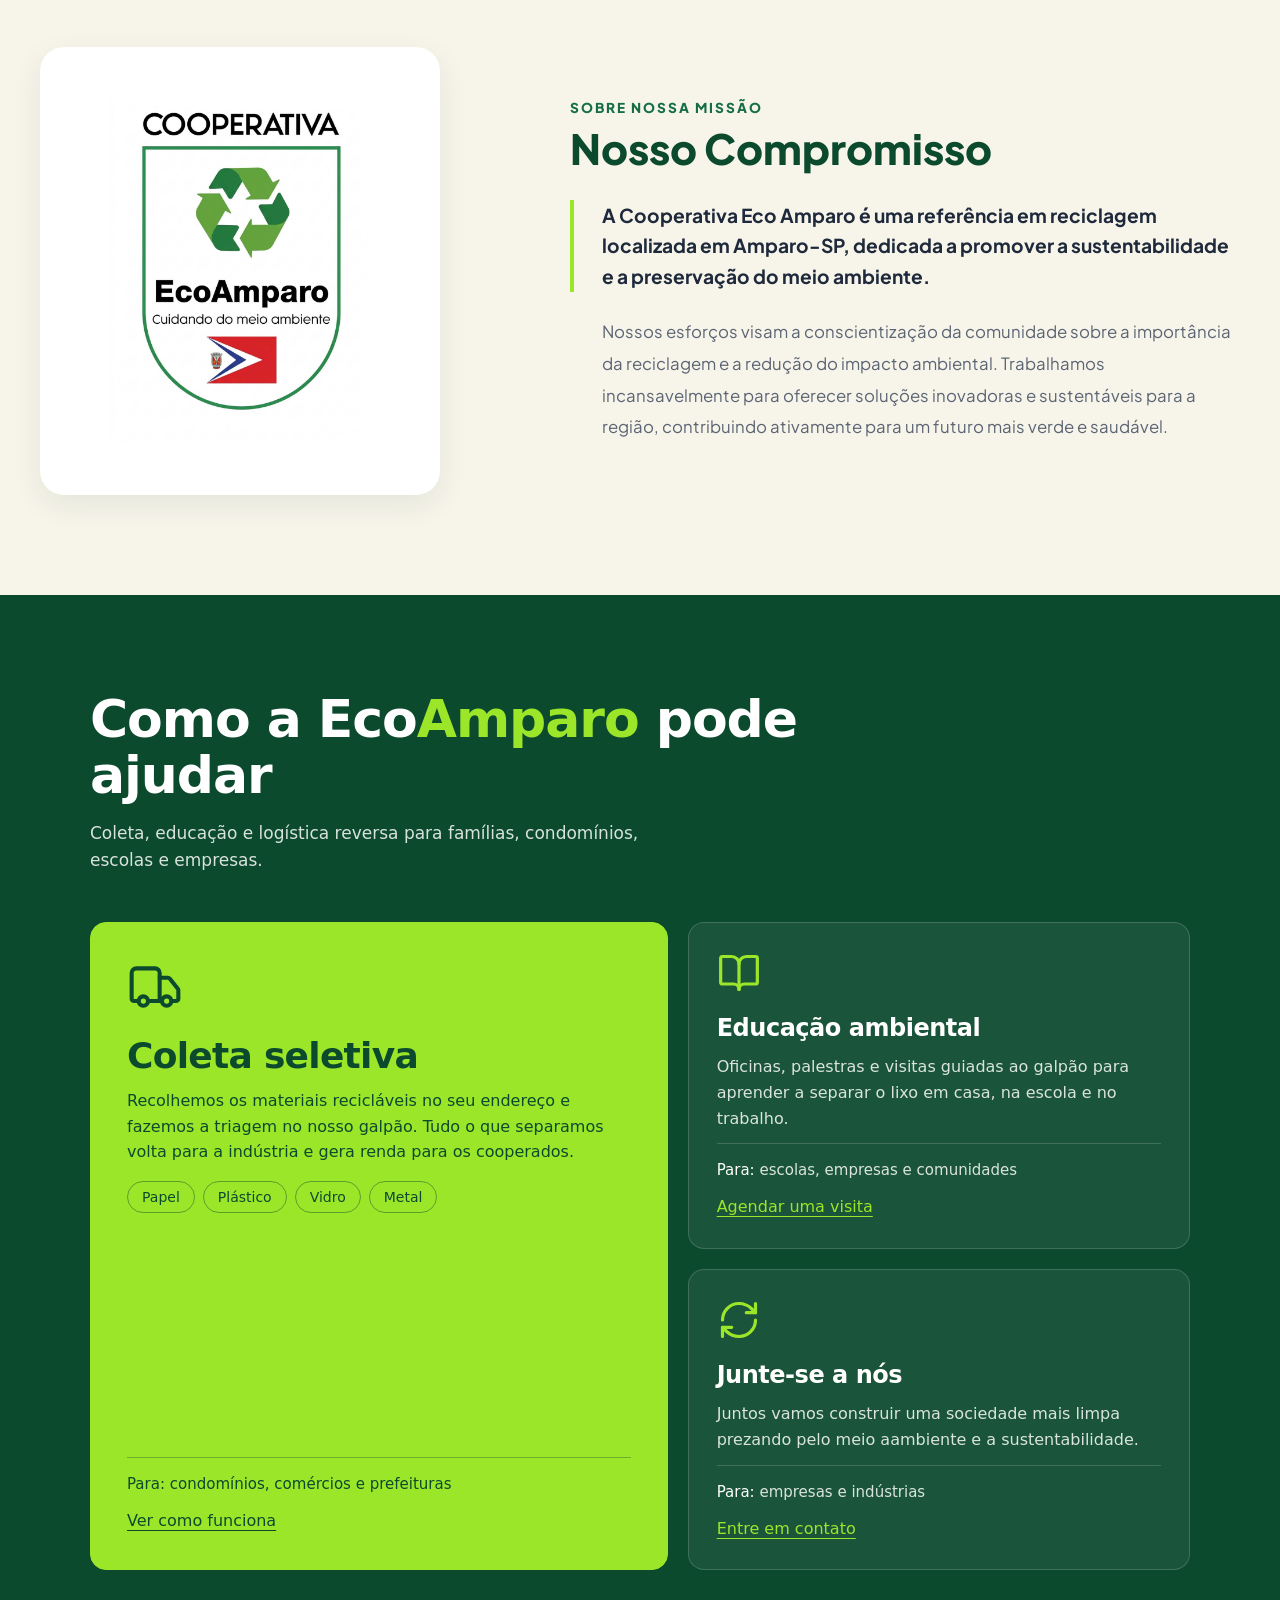
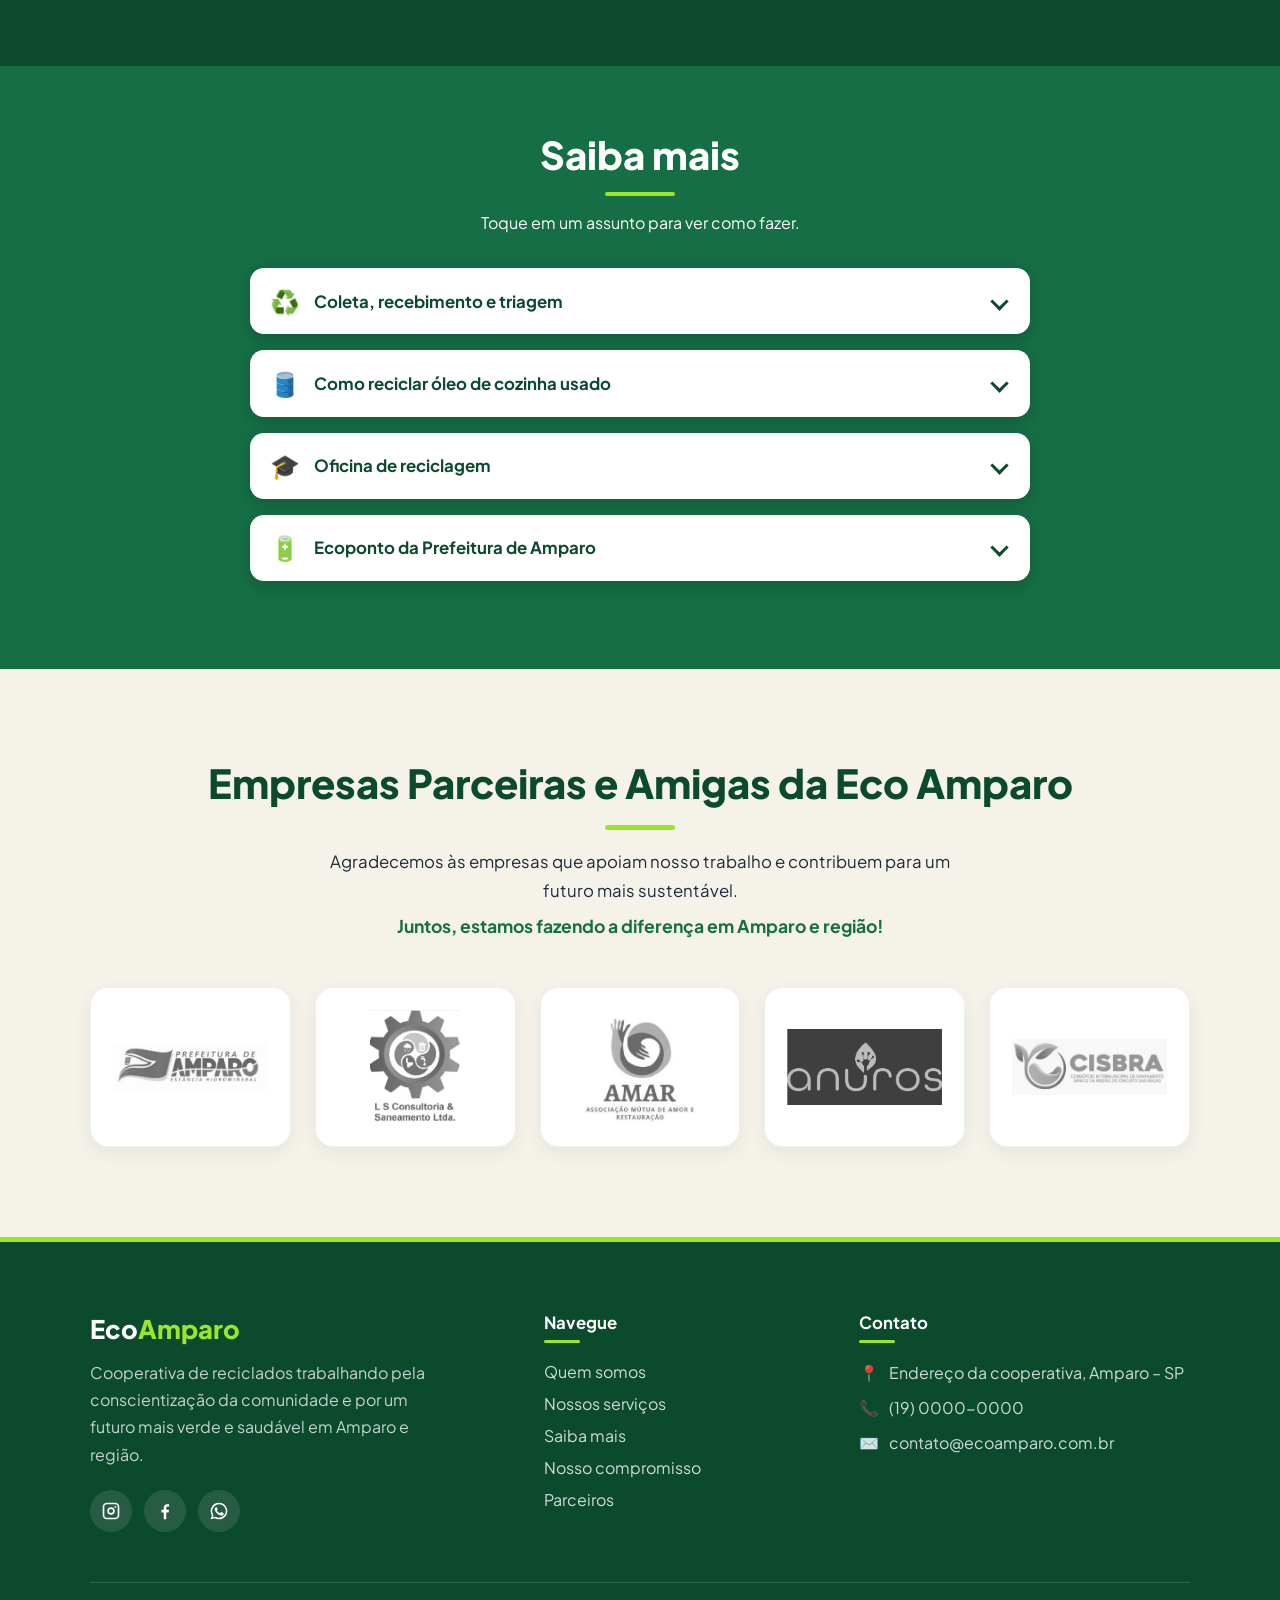
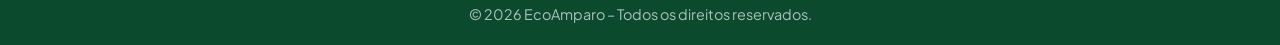
==== commit fed42d24: "Ajustar menu projetos" ====
--- a/index.html
+++ b/index.html
@@ -259,7 +259,7 @@
                         <li>Metal</li>
                     </ul>
                     <p class="sv__para"><strong>Para:</strong> condomínios, comércios e prefeituras</p>
-                    <a class="sv__link" href="#">Ver como funciona</a>
+                    <a class="sv__link" href="coleta-seletiva.html">Ver como funciona</a>
                 </li>
 
                 <li class="sv__card">
@@ -283,13 +283,12 @@
                         <path d="M21 12a9 9 0 0 1-9 9 9.75 9.75 0 0 1-6.74-2.74L3 16"/>
                         <path d="M8 16H3v5"/>
                     </svg>
-                    <h3 class="sv__nome">Logística reversa</h3>
+                    <h3 class="sv__nome">Junte-se a nós</h3>
                     <p class="sv__texto">
-                        Recebemos embalagens e produtos pós-consumo da sua empresa e entregamos um
-                        relatório da destinação de cada tonelada.
+                        Juntos vamos construir uma sociedade mais limpa prezando pelo meio aambiente e a sustentabilidade.
                     </p>
                     <p class="sv__para"><strong>Para:</strong> empresas e indústrias</p>
-                    <a class="sv__link" href="#">Solicitar atendimento</a>
+                    <a class="sv__link" href="contato.html">Entre em contato</a>
                 </li>
 
             </ul>
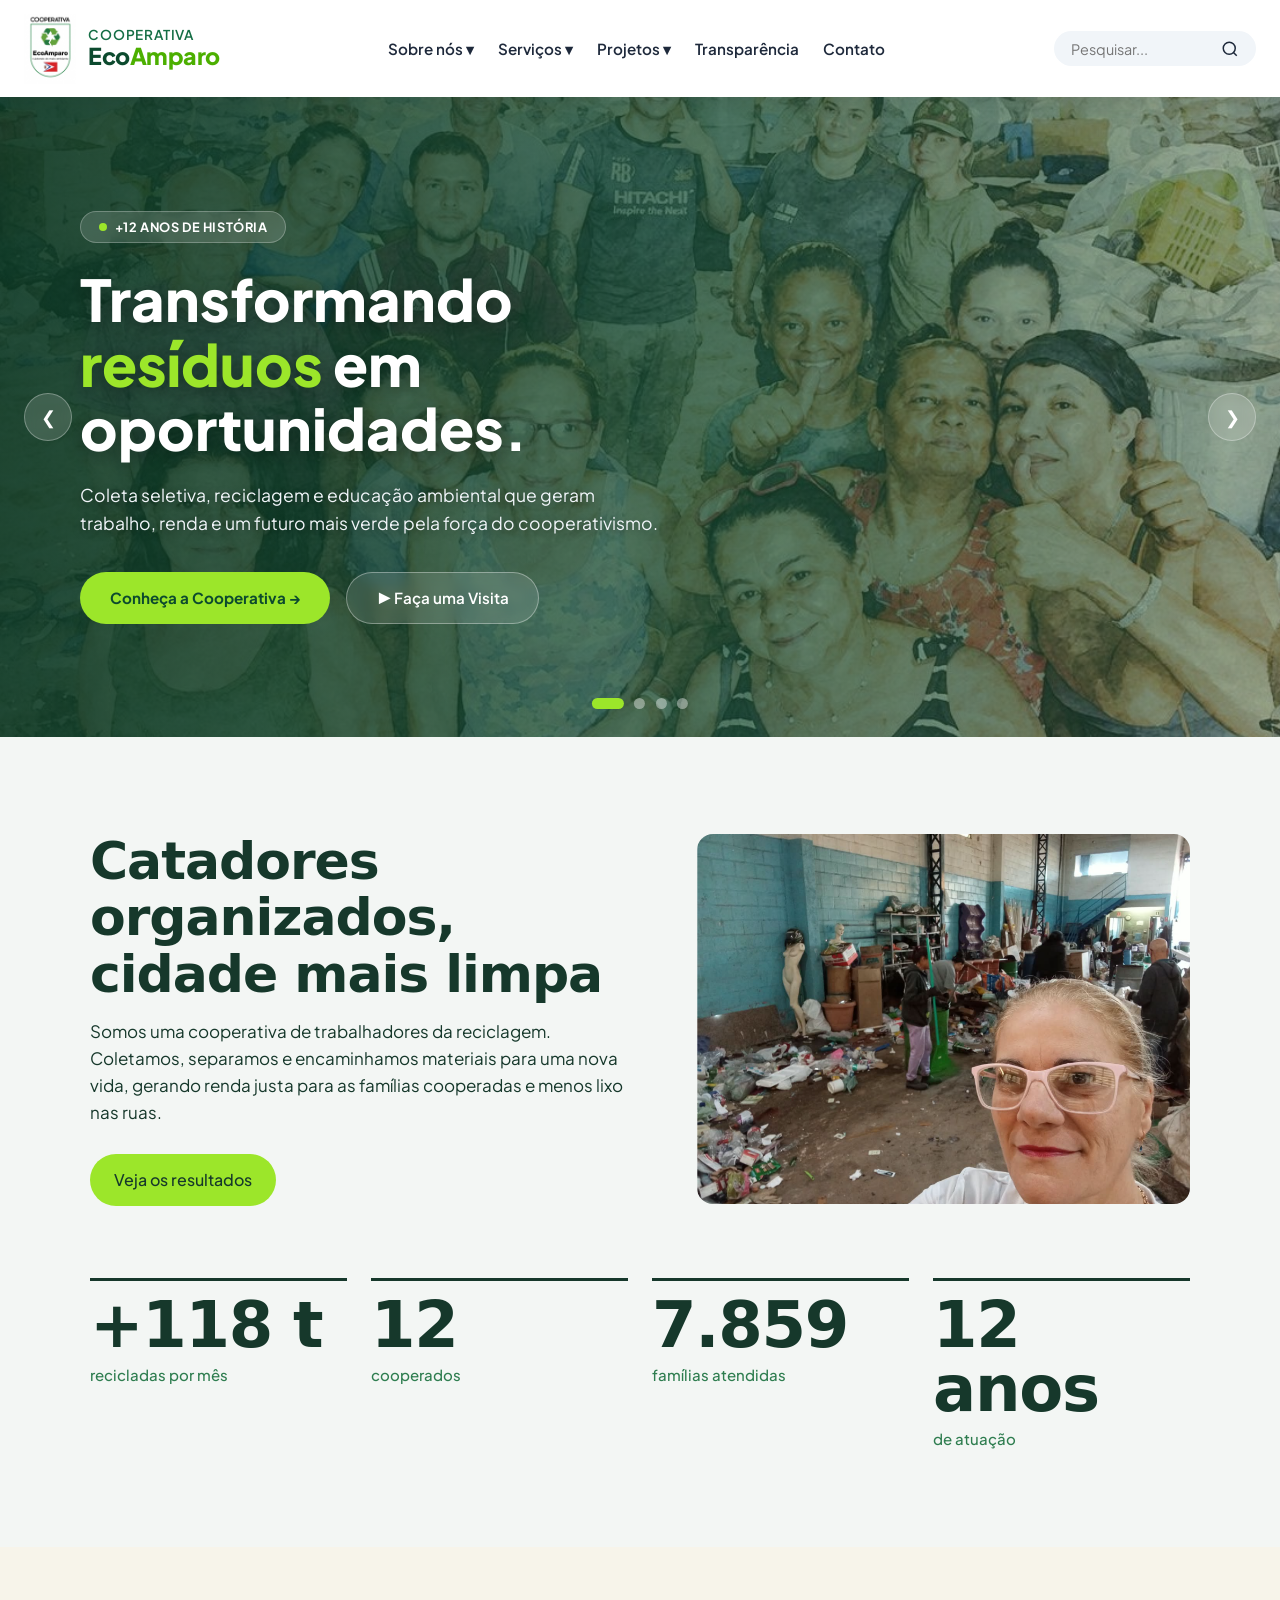
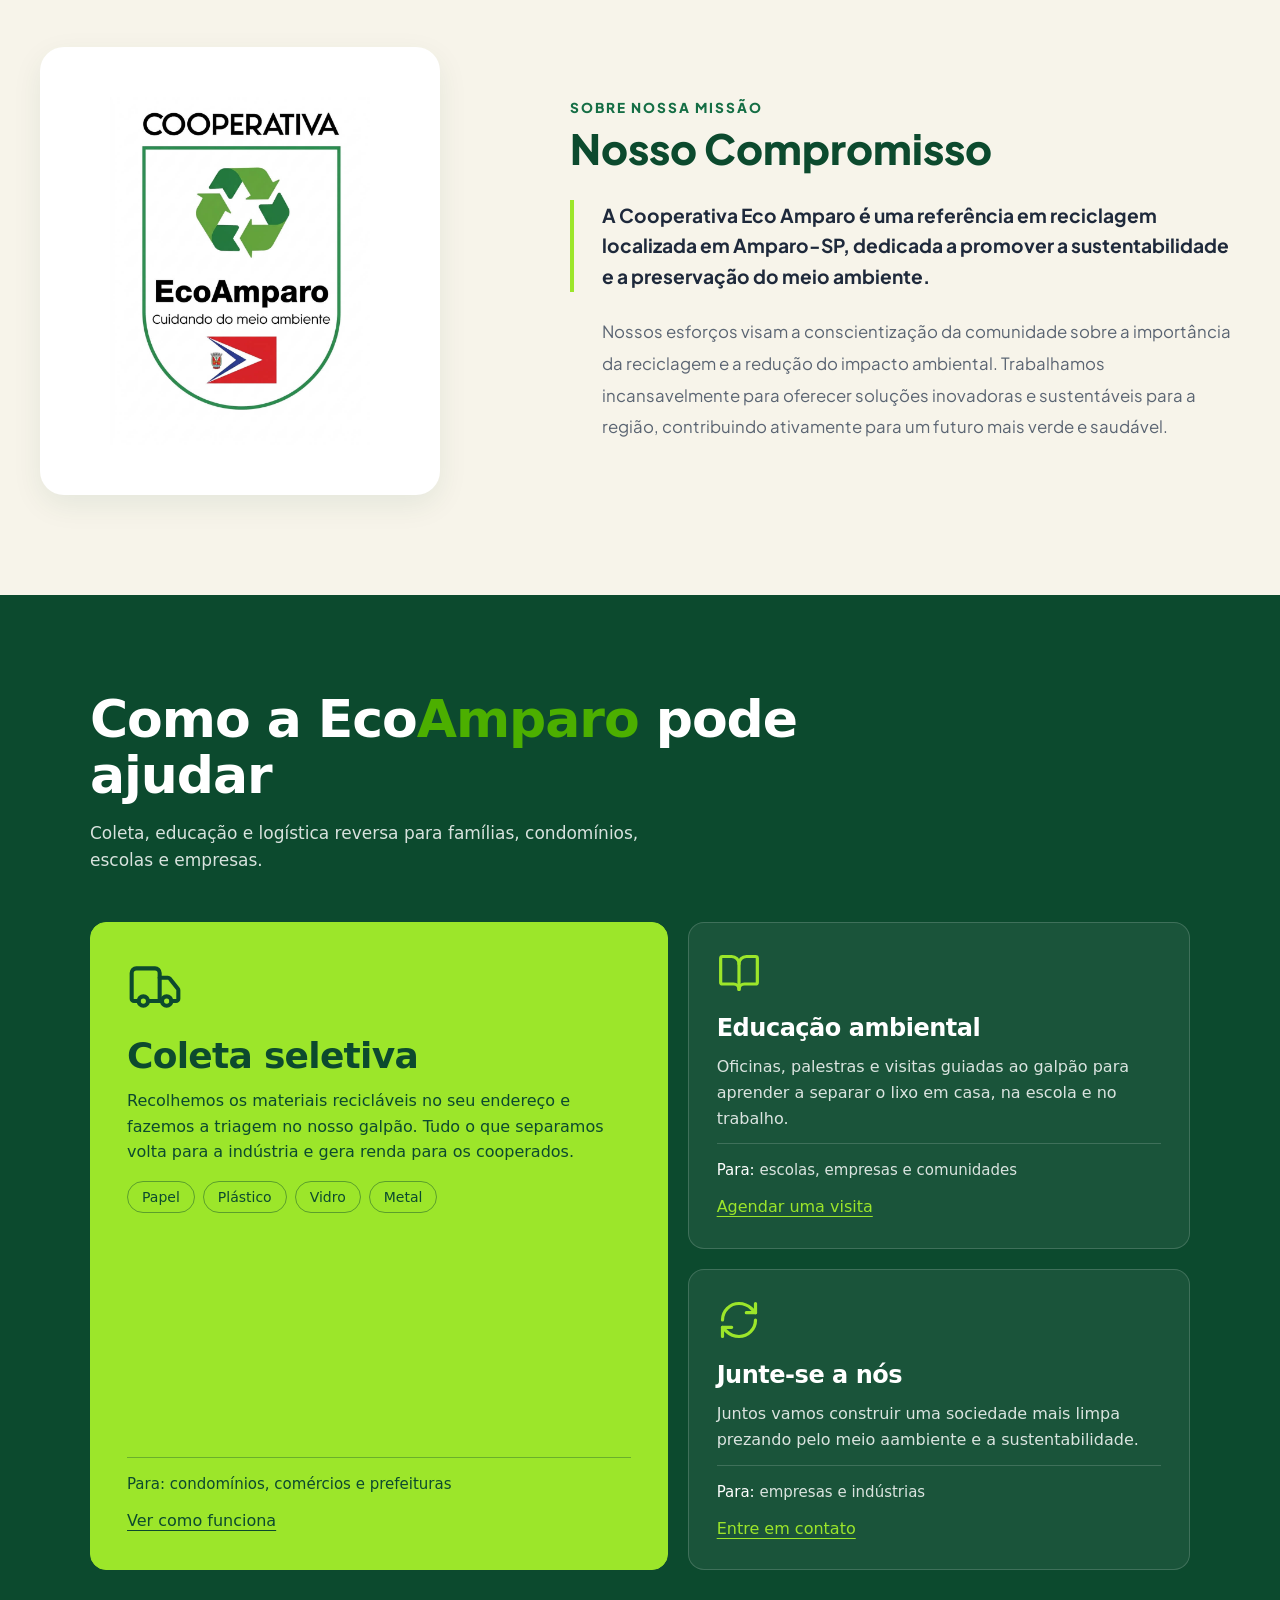
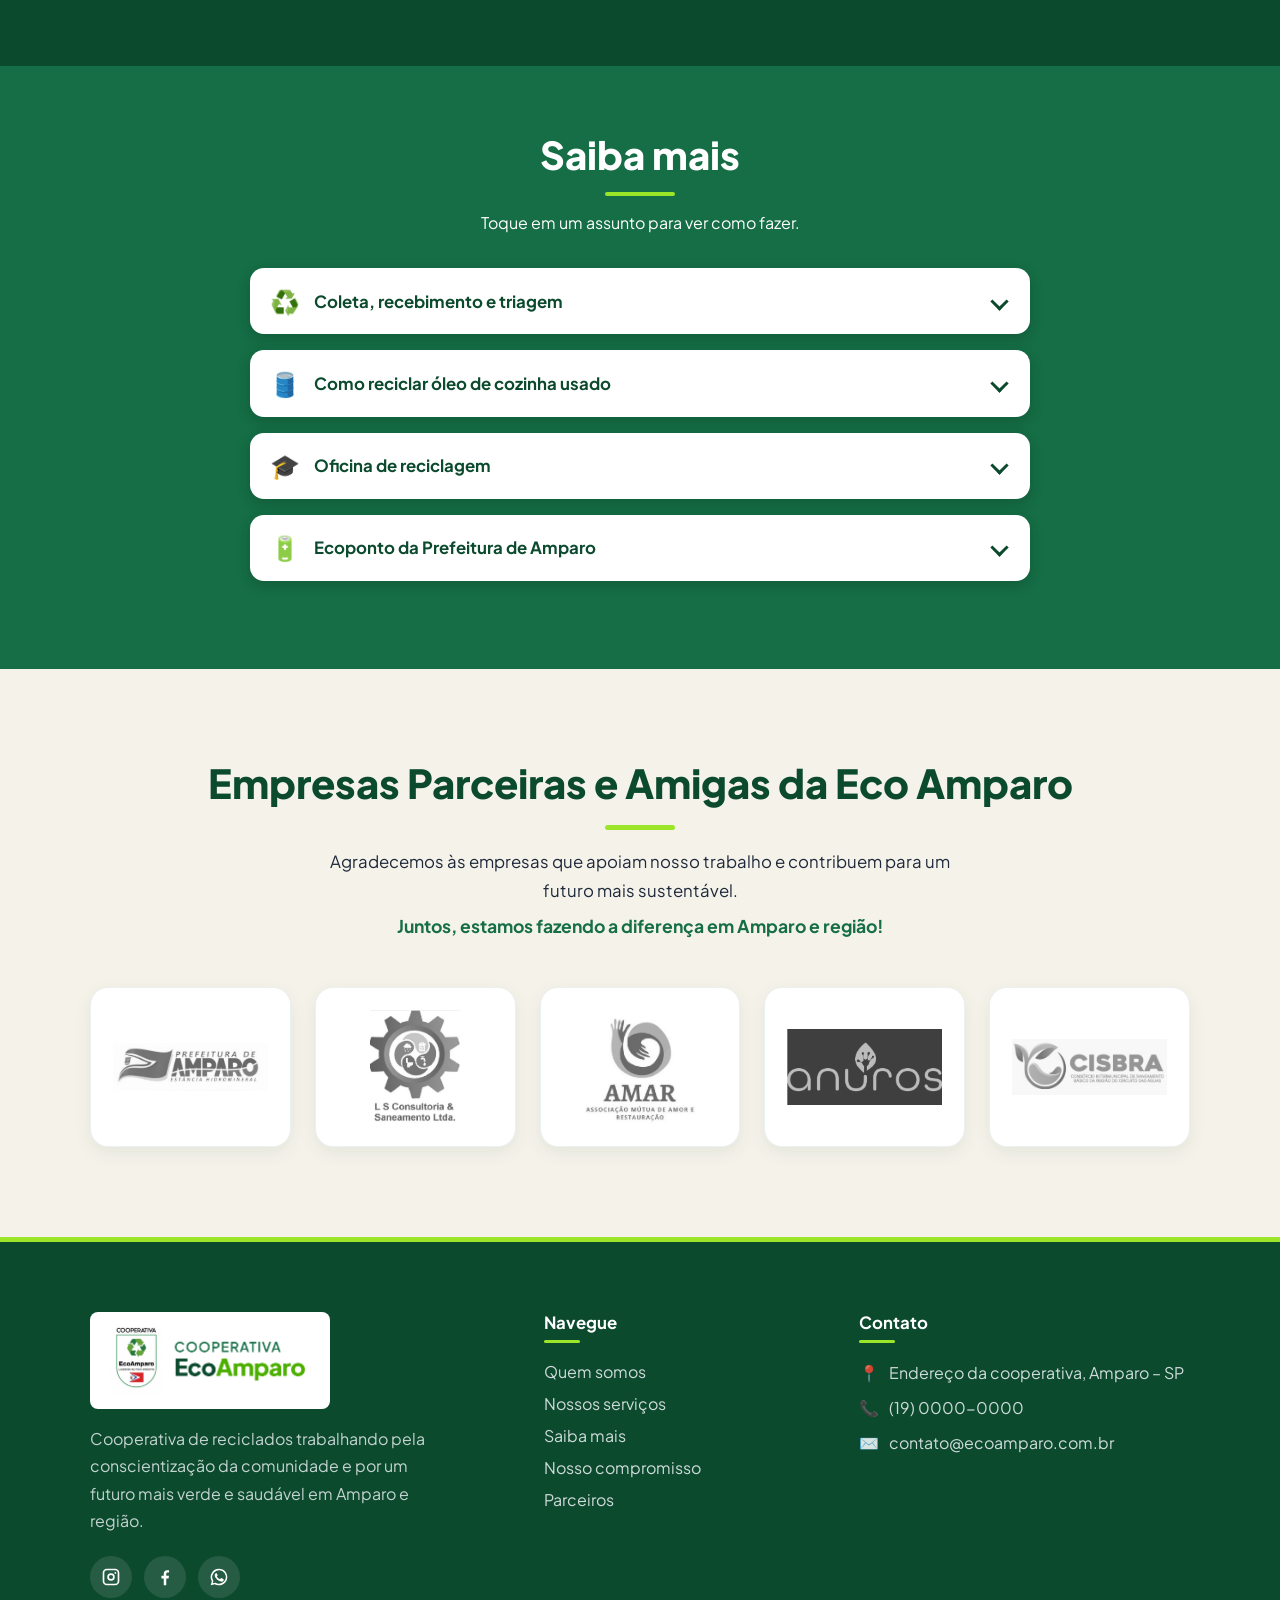
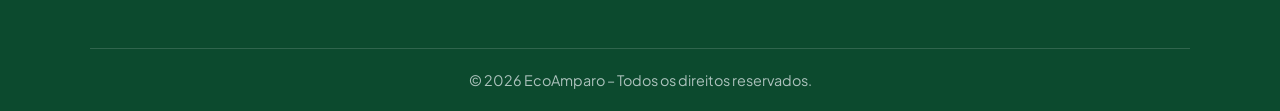
==== commit fc880df6: "Padronizar logo no footer e seta voltar" ====
--- a/index.html
+++ b/index.html
@@ -15,8 +15,9 @@
 <body>
     <header>
         <nav class="navbar">
-                        <!-- LOGO E NOME DA COOPERATIVA -->
-            <a href="#" class="logo-container">
+            <!-- LOGO E NOME DA COOPERATIVA -->
+             
+            <a href="index.html" class="logo-container">
                 <img src="img/logo.jpg" alt="Logo Cooperativa EcoAmparo" onerror="this.style.display='none'; this.nextElementSibling.style.display='flex';">
                 <div class="logo-fallback" style="display: none;">LOGO</div>
                 
@@ -405,13 +406,15 @@
         </div>
     </section>
 
+    <!-- Botão flutuante para voltar ao topo -->
+   <button class="btn-topo" id="btnTopo" aria-label="Voltar ao topo">↑</button>
+
     <!-- ===== FOOTER ===== -->
-
     <footer class="rodape" id="contato">
         <div class="rodape__container">
 
         <div class="rodape__marca">
-            <h3>Eco<span>Amparo</span></h3>
+            <img src="img/logo-ecoamparo.png" alt="Logo Cooperativa EcoAmparo" onerror="this.style.display='none'">
             <p>
             Cooperativa de reciclados trabalhando pela conscientização da comunidade
             e por um futuro mais verde e saudável em Amparo e região.
--- a/style.css
+++ b/style.css
@@ -98,7 +98,7 @@
 
 .logo-title span,
 .sv__titulo span {
-    color: var(--verde-destaque)
+    color: #4CAF00
 }
 
 
@@ -1046,6 +1046,33 @@
     transform: scale(1.08);
 }
 
+/* ===== Botão Voltar ao Topo ===== */
+.btn-topo {
+    position: fixed;
+    bottom: 1.25rem;
+    right: 1.25rem;
+    background-color: var(--verde-destaque);
+    color: var(--verde-escuro);
+    border: none;
+    width: 44px;
+    height: 44px;
+    border-radius: 50%;
+    font-weight: 800;
+    font-size: 1.2rem;
+    cursor: pointer;
+    box-shadow: 0 4px 12px rgba(0, 0, 0, 0.2);
+    display: none;
+    align-items: center;
+    justify-content: center;
+    transition: background-color 0.2s, transform 0.2s;
+    z-index: 999;
+}
+
+.btn-topo:hover {
+    background-color: var(--verde-destaque-hover);
+    transform: translateY(-2px);
+}
+
 /* ===== FOOTER ===== */
 .rodape {
     background: var(--verde-escuro);
@@ -1062,13 +1089,16 @@
     gap: 40px;
 }
 
-.rodape__marca h3 {
-    font-size: 1.6rem;
-    font-weight: 800;
-    margin-bottom: 14px;
-}
-
-.rodape__marca h3 span { color: var(--verde-destaque); }
+.rodape__marca img {
+    width: 100%;
+    max-width: 240px;
+    height: auto;
+    display: block;
+    padding: 8px 12px;
+    background: #fff;
+    border-radius: 8px;
+    margin-bottom: 16px;
+}
 
 .rodape__marca p {
     line-height: 1.7;
